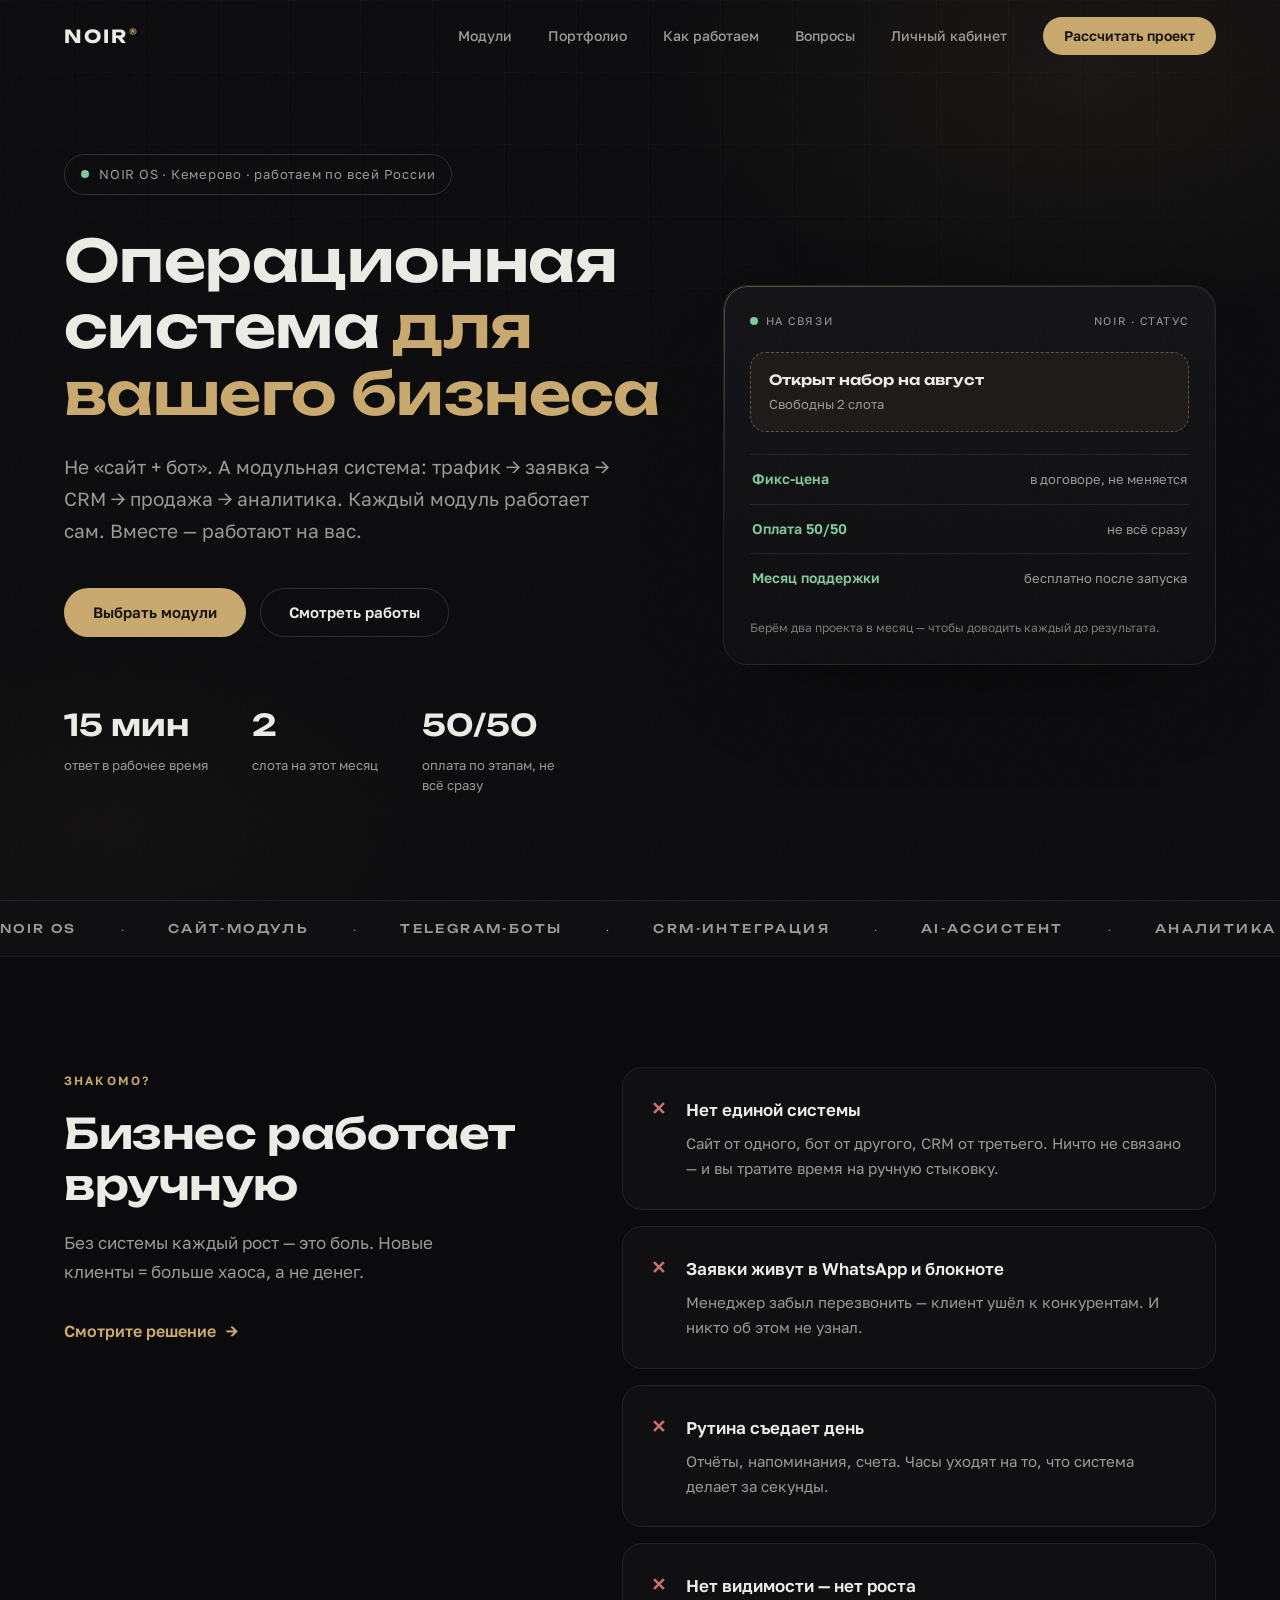
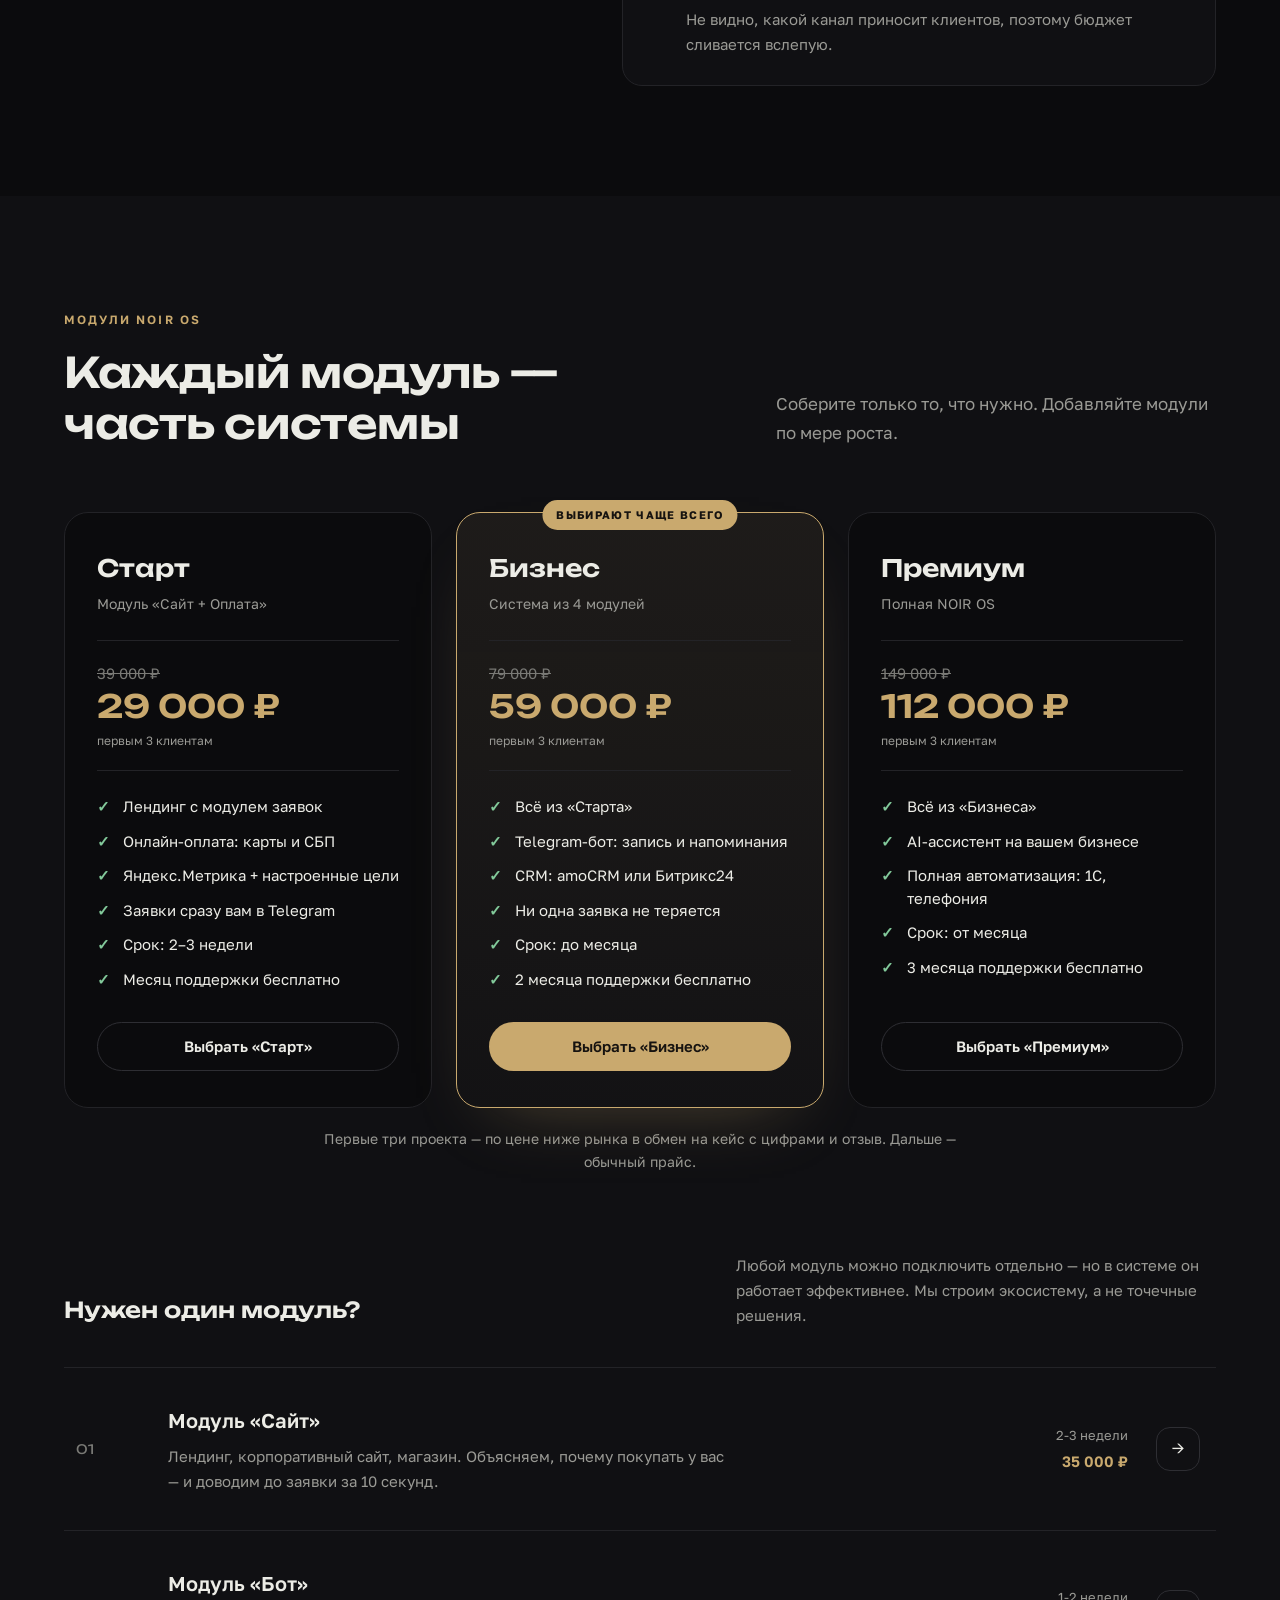
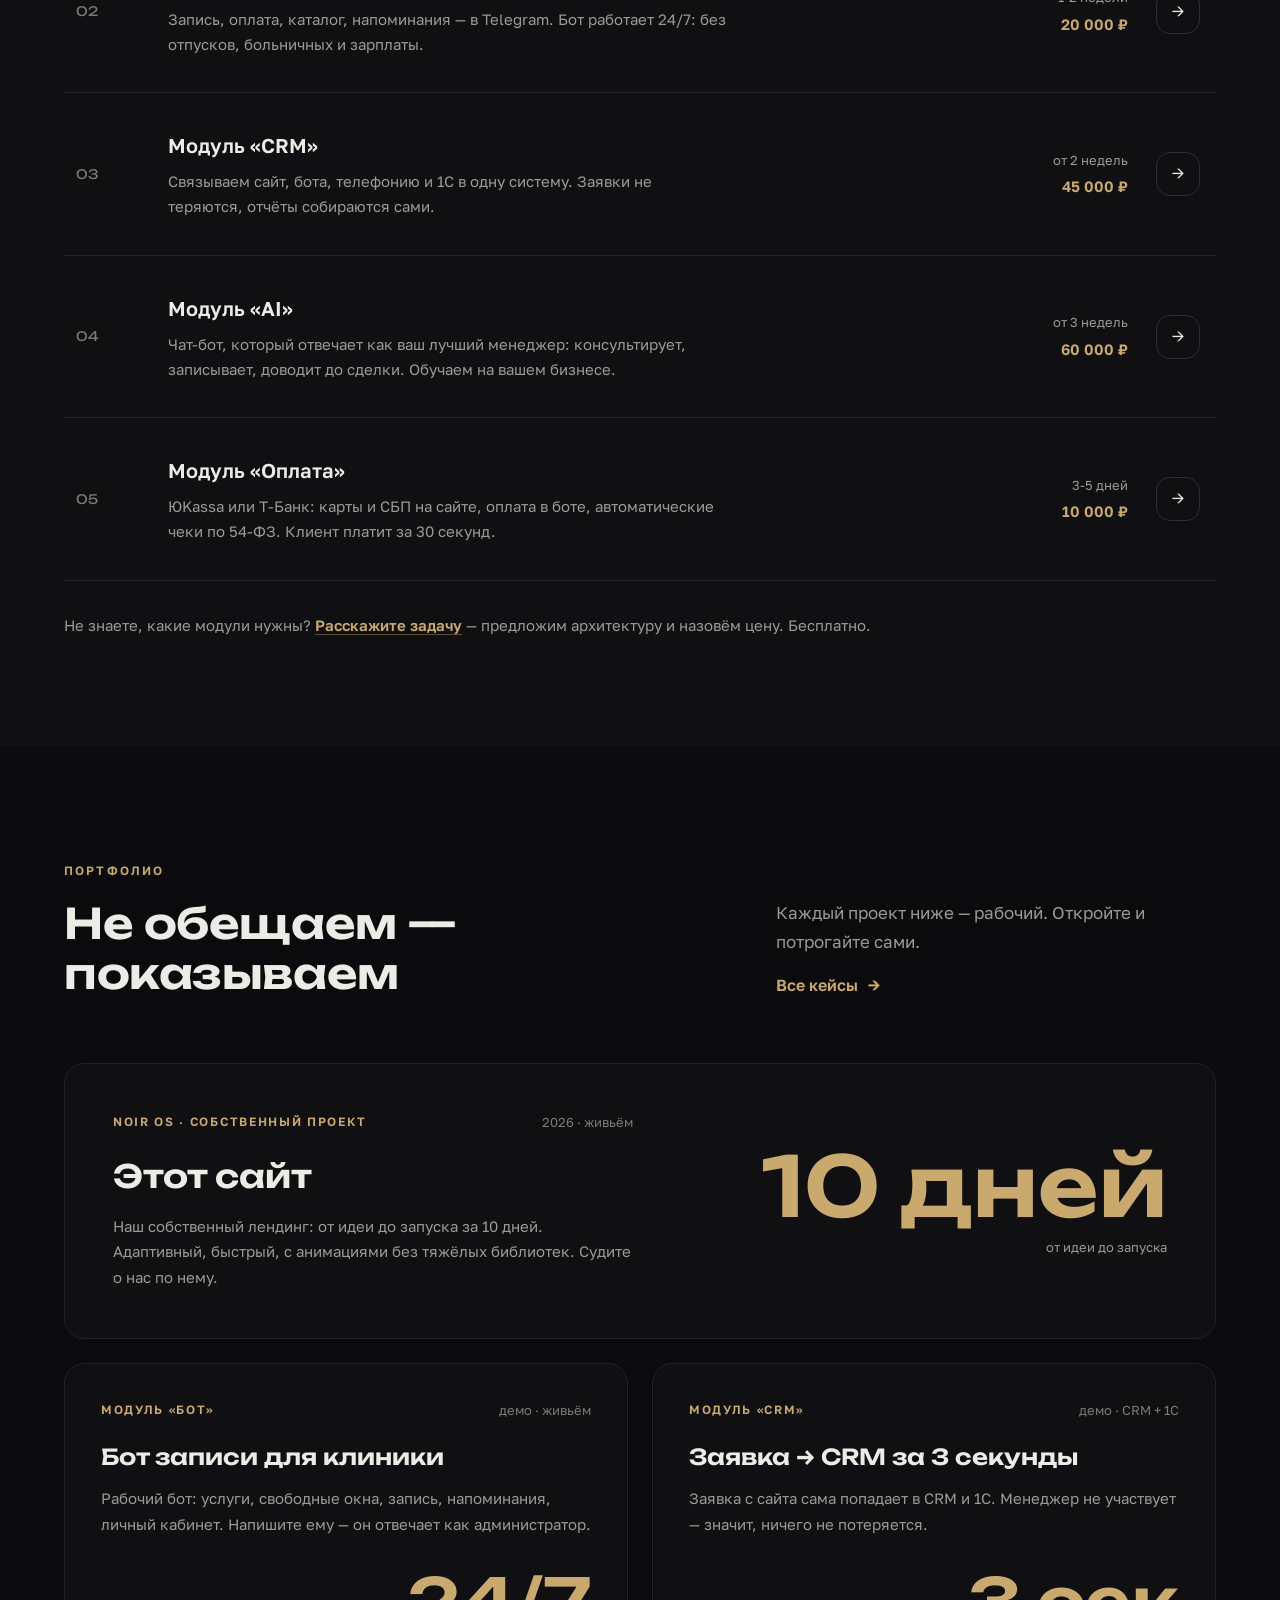
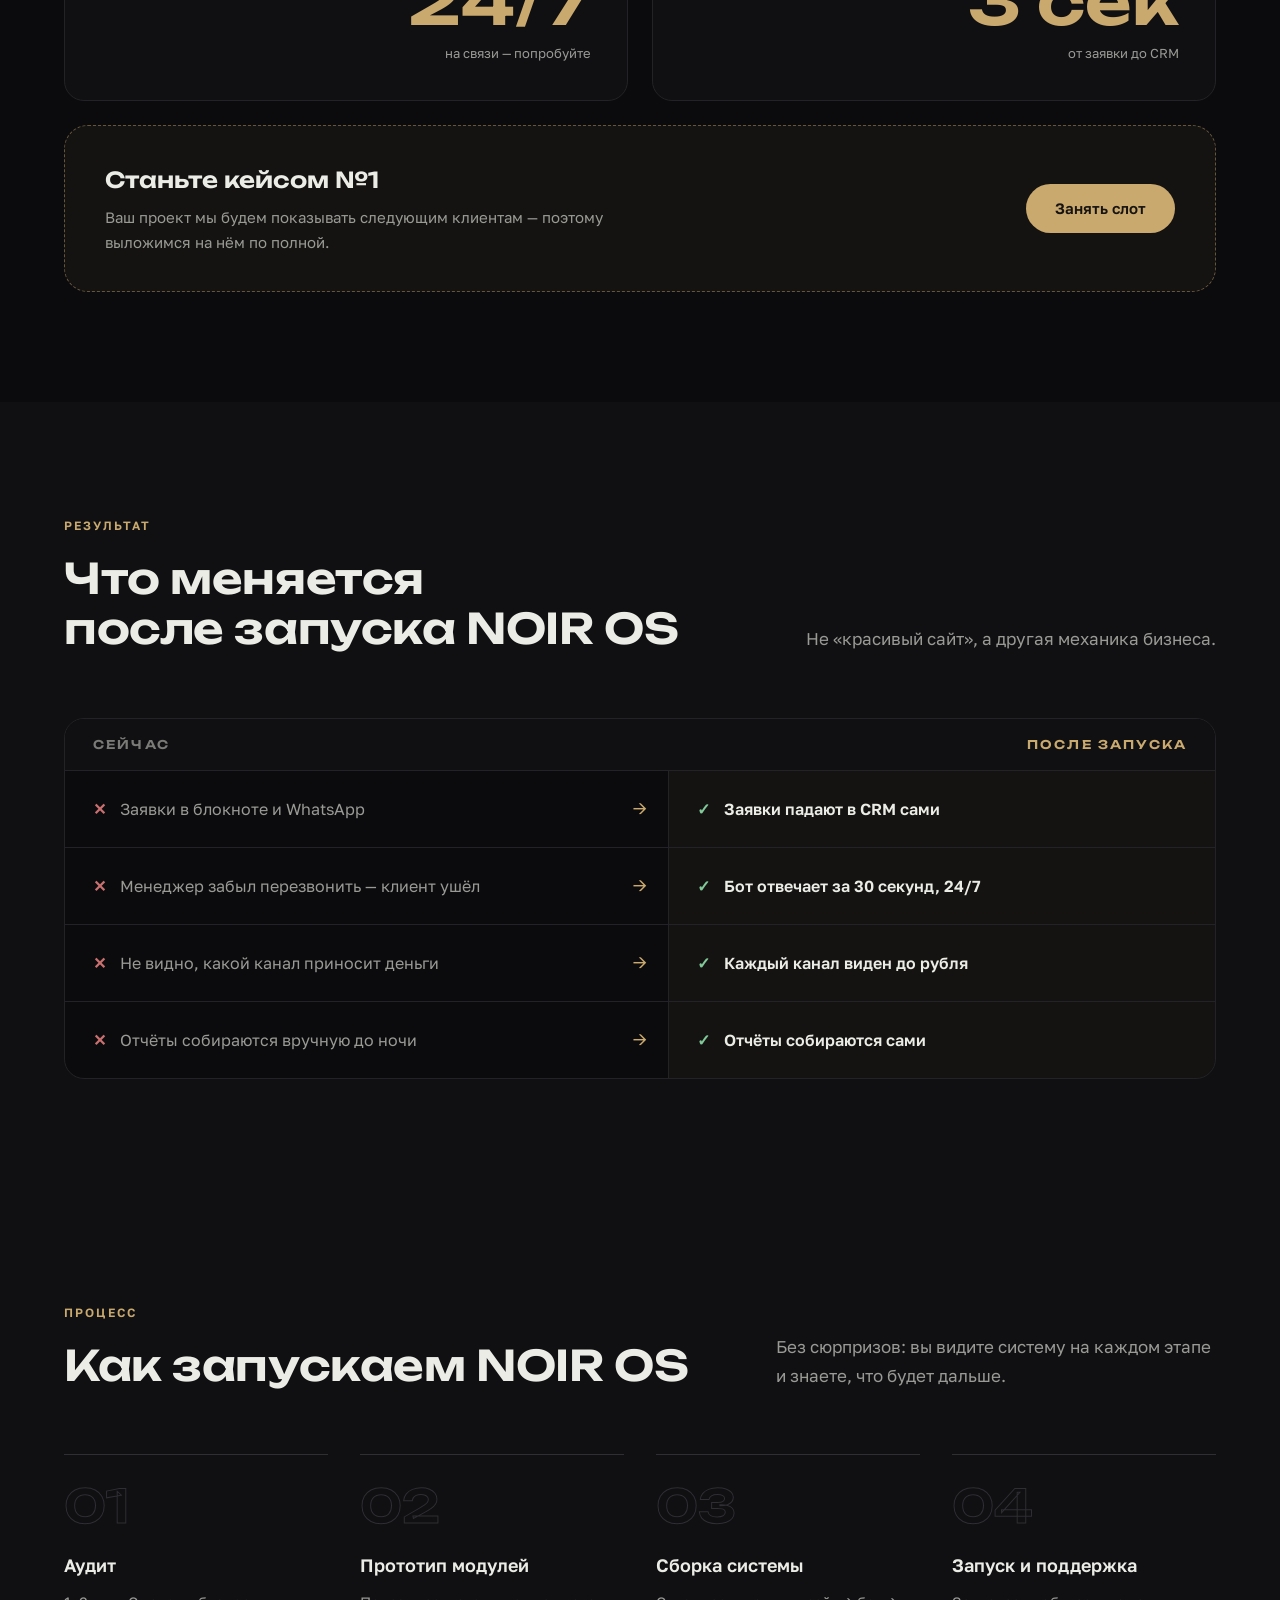
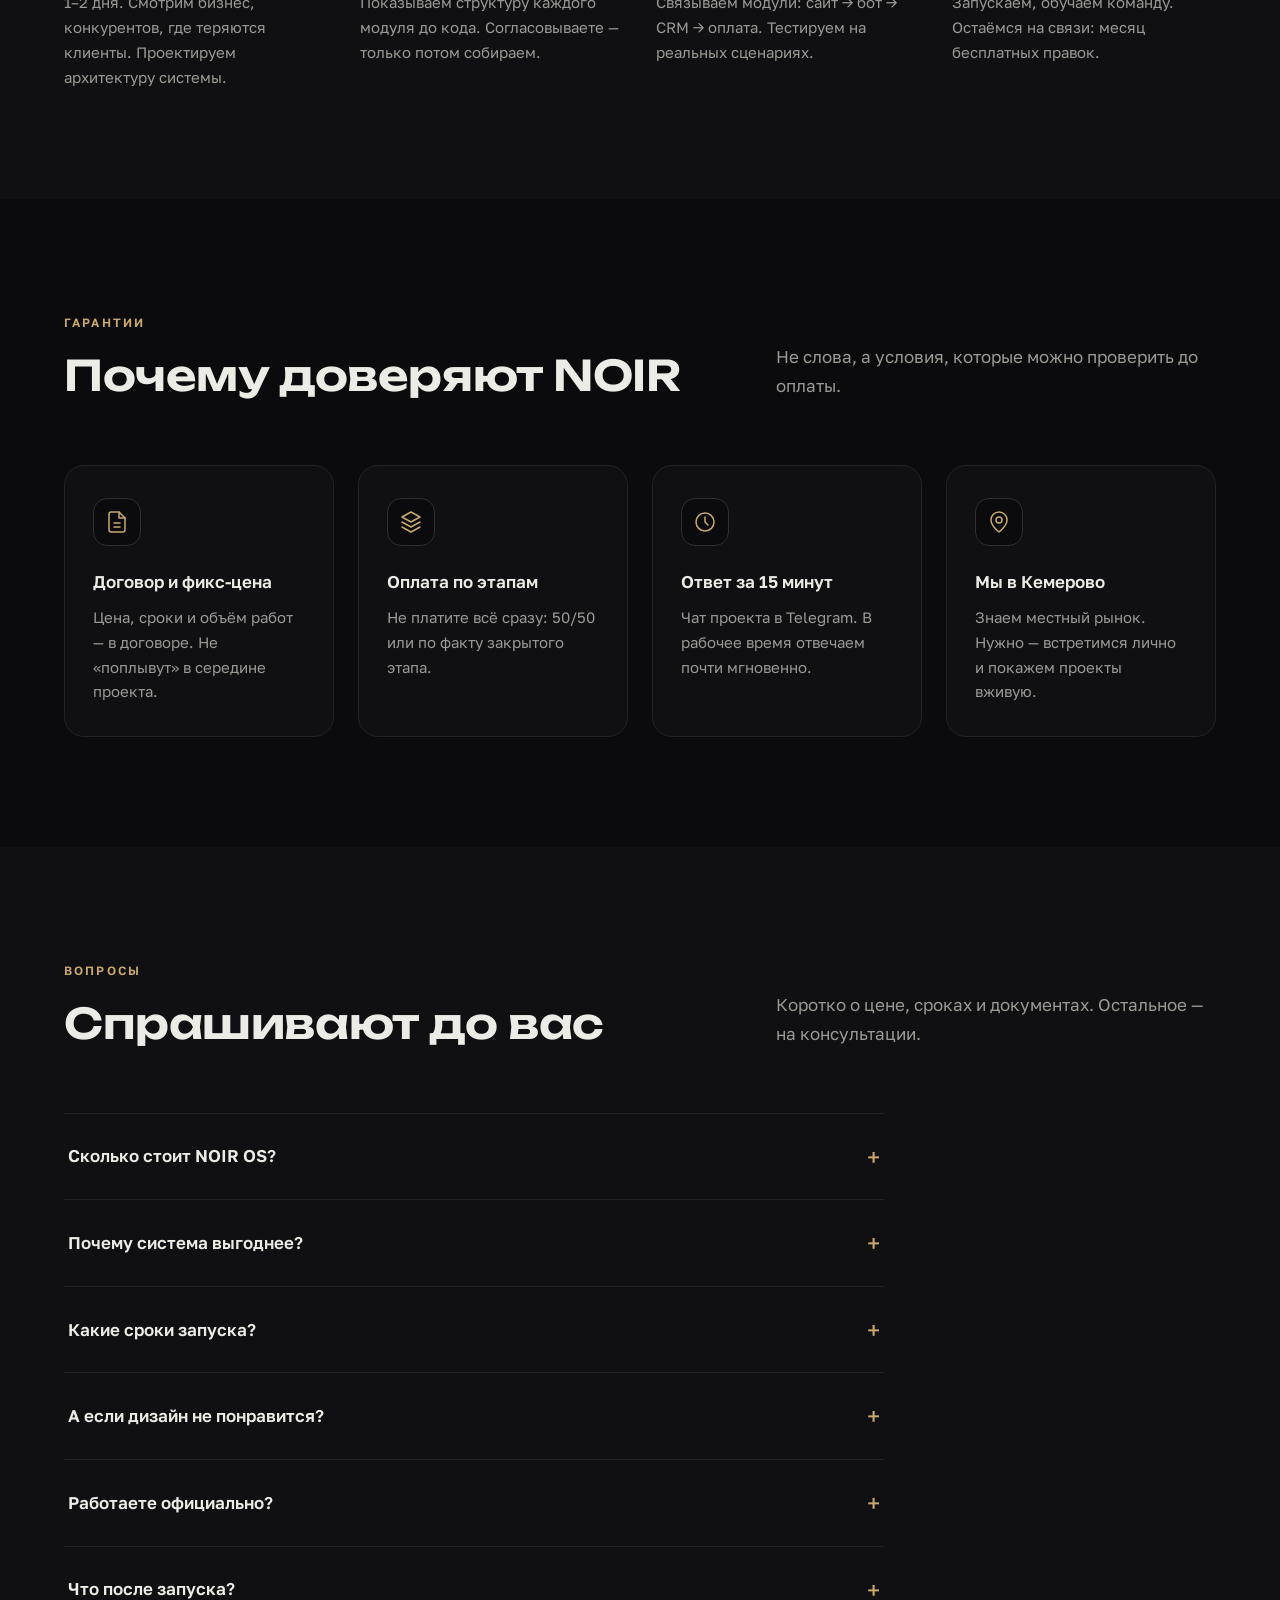
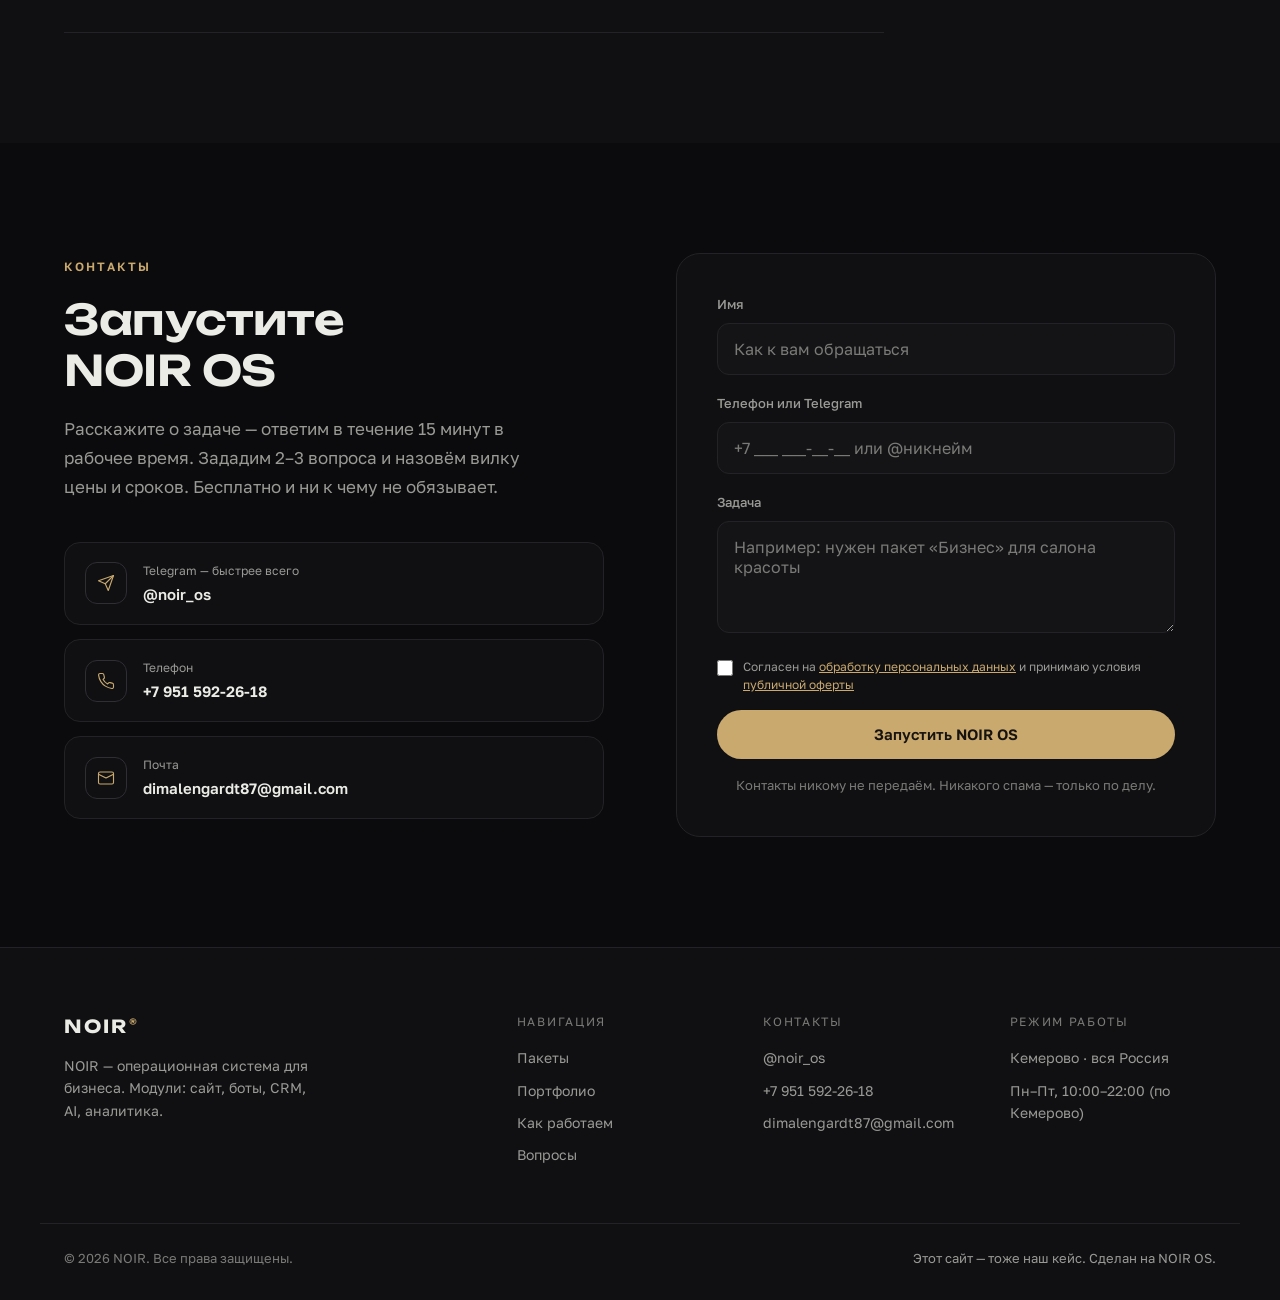
==== index.html @ 261e7b68 "fix: delete modal window completely, replace all @noir_lab42 with @noir_os" ====
<!DOCTYPE html>
<html lang="ru">
<head>
<meta charset="UTF-8">
<meta name="viewport" content="width=device-width, initial-scale=1.0">
<meta http-equiv="X-UA-Compatible" content="IE=edge">
<title>NOIR — операционная система для бизнеса | Кемерово</title>
<meta name="description" content="NOIR OS: модульная цифровая система для бизнеса — сайт, боты, CRM, AI, аналитика. Сроки: 2 недели – от месяца. Пакеты от 29 000 ₽. Договор, фикс-цена.">
<meta name="keywords" content="разработка сайтов кемерово, создание сайтов, telegram бот, CRM система, AI ассистент, цифровая система для бизнеса, NOIR">
<link rel="canonical" href="https://www.noiros.ru/">
<meta property="og:type" content="website">
<meta property="og:locale" content="ru_RU">
<meta property="og:title" content="NOIR — операционная система для бизнеса | Кемерово">
<meta property="og:description" content="Модульная система: трафик → заявка → CRM → продажа → аналитика. Сайт, боты, CRM, AI, оплата. Пакеты от 29 000 ₽.">
<meta property="og:url" content="https://www.noiros.ru/">
<meta property="og:site_name" content="NOIR OS">
<meta property="og:image" content="https://www.noiros.ru/logo.png">
<meta property="og:image:width" content="1200">
<meta property="og:image:height" content="630">
<meta name="twitter:card" content="summary_large_image">
<meta name="twitter:title" content="NOIR — операционная система для бизнеса">
<meta name="twitter:description" content="Модульная система: трафик → заявка → CRM → продажа → аналитика. Пакеты от 29 000 ₽.">
<meta name="twitter:image" content="https://www.noiros.ru/logo.png">
<script type="application/ld+json">
{
  "@context": "https://schema.org",
  "@type": "LocalBusiness",
  "name": "NOIR — цифровая студия",
  "description": "Модульная цифровая система для бизнеса: сайт, Telegram-бот, CRM, AI-ассистент, онлайн-оплата. Кемерово, работаем по всей России.",
  "url": "https://www.noiros.ru",
  "telephone": "+79515922618",
  "email": "dimalengardt87@gmail.com",
  "address": {
    "@type": "PostalAddress",
    "addressLocality": "Кемерово",
    "addressCountry": "RU"
  },
  "geo": {
    "@type": "GeoCoordinates",
    "latitude": 55.3333,
    "longitude": 86.0833
  },
  "priceRange": "от 29000 до 112000 RUB",
  "openingHoursSpecification": {
    "@type": "OpeningHoursSpecification",
    "dayOfWeek": ["Monday", "Tuesday", "Wednesday", "Thursday", "Friday"],
    "opens": "10:00",
    "closes": "22:00"
  },
  "sameAs": [
    "https://t.me/noir_os"
  ]
}
</script>
<script type="application/ld+json">
{
  "@context": "https://schema.org",
  "@type": "Service",
  "serviceType": "Разработка цифровых систем для бизнеса",
  "provider": {
    "@type": "LocalBusiness",
    "name": "NOIR"
  },
  "areaServed": {
    "@type": "Country",
    "name": "Россия"
  },
  "hasOfferCatalog": {
    "@type": "OfferCatalog",
    "name": "Пакеты NOIR OS",
    "itemListElement": [
      {
        "@type": "Offer",
        "itemOffered": {
          "@type": "Service",
          "name": "Пакет Старт",
          "description": "Лендинг + Telegram-бот + CRM"
        },
        "price": "29000",
        "priceCurrency": "RUB"
      },
      {
        "@type": "Offer",
        "itemOffered": {
          "@type": "Service",
          "name": "Пакет Бизнес",
          "description": "Сайт + Telegram-бот + CRM + AI-ассистент"
        },
        "price": "59000",
        "priceCurrency": "RUB"
      },
      {
        "@type": "Offer",
        "itemOffered": {
          "@type": "Service",
          "name": "Пакет Премиум",
          "description": "Сайт + Telegram-бот + CRM + AI-ассистент + онлайн-оплата"
        },
        "price": "112000",
        "priceCurrency": "RUB"
      }
    ]
  }
}
</script>

<script type="application/ld+json">
{
  "@context": "https://schema.org",
  "@type": "ItemList",
  "name": "Портфолио проектов NOIR",
  "itemListElement": [
    {
      "@type": "Article",
      "headline": "Этот сайт — лендинг NOIR OS",
      "description": "Наш собственный лендинг: от идеи до запуска за 10 дней. Адаптивный, быстрый, с анимациями без тяжёлых библиотек.",
      "url": "https://www.noiros.ru/cases"
    },
    {
      "@type": "Article",
      "headline": "Бот записи для клиники",
      "description": "Рабочий Telegram-бот: услуги, свободные окна, запись, напоминания, личный кабинет. Работает 24/7.",
      "url": "https://www.noiros.ru/cases"
    },
    {
      "@type": "Article",
      "headline": "Заявка в CRM за 3 секунды",
      "description": "Заявка с сайта сама попадает в CRM и 1С. Менеджер не участвует — ничего не потеряется.",
      "url": "https://www.noiros.ru/cases"
    }
  ]
}
</script>
<meta name="theme-color" content="#0B0B0D">
<link rel="icon" href="/favicon.svg" type="image/svg+xml" sizes="any">
<link rel="preconnect" href="https://fonts.googleapis.com">
<link rel="preconnect" href="https://fonts.gstatic.com" crossorigin>
<link rel="preconnect" href="https://api.qrserver.com" crossorigin>
<link href="https://fonts.googleapis.com/css2?family=Golos+Text:wght@400;500;600&family=Unbounded:wght@400;500;600;700&display=swap" rel="stylesheet">
<link rel="stylesheet" href="styles.css?v=2">
</head>
<body>

<div class="grain" aria-hidden="true"></div>

<!-- ШАПКА -->
<header id="nav">
  <div class="container nav-inner">
    <a href="#hero" class="logo">NOIR<span>®</span></a>
    <nav class="nav-links" aria-label="Основная навигация">
      <a class="nav-link" data-nav="services" href="#services">Модули</a>
      <a class="nav-link" data-nav="cases" href="#cases">Портфолио</a>
      <a class="nav-link" data-nav="process" href="#process">Как работаем</a>
      <a class="nav-link" data-nav="faq" href="#faq">Вопросы</a>
      <a class="nav-link" href="/dashboard">Личный кабинет</a>
      <a class="btn btn-primary btn-sm" href="#contact">Рассчитать проект</a>
    </nav>
    <button id="burger" class="burger" aria-label="Открыть меню" aria-expanded="false" aria-controls="mobileMenu">
      <span></span><span></span><span></span>
    </button>
  </div>
</header>

<!-- МОБИЛЬНОЕ МЕНЮ -->
<div id="mobileMenu" class="mobile-menu">
  <nav class="mobile-nav" aria-label="Мобильная навигация">
    <a class="mobile-link" href="#services">Модули</a>
    <a class="mobile-link" href="#cases">Портфолио</a>
    <a class="mobile-link" href="#process">Как работаем</a>
    <a class="mobile-link" href="#faq">Вопросы</a>
    <a class="mobile-link" href="/dashboard">Личный кабинет</a>
    <a class="mobile-link mobile-cta" href="#contact">Рассчитать проект</a>
    <div class="mobile-meta">Кемерово · работаем по всей России</div>
  </nav>
</div>

<main>

  <!-- ГЛАВНЫЙ ЭКРАН -->
  <section id="hero">
    <div class="container hero-grid">
      <div class="hero-copy">
        <div class="hero-tag" data-reveal>
          <span class="dot dot-live"></span>NOIR OS · Кемерово · работаем по всей России
        </div>
        <h1 class="hero-title" data-reveal style="--d:.08s">
          Операционная система <span class="accent">для вашего бизнеса</span>
        </h1>
        <p class="hero-sub" data-reveal style="--d:.16s">
          Не «сайт + бот». А модульная система: трафик → заявка → CRM → продажа → аналитика.
          Каждый модуль работает сам. Вместе — работают на вас.
        </p>
        <div class="hero-actions" data-reveal style="--d:.24s">
          <a class="btn btn-primary" href="#services">Выбрать модули</a>
          <a class="btn btn-ghost" href="#cases">Смотреть работы</a>
        </div>
        <div class="hero-stats" data-reveal style="--d:.32s">
          <div class="stat">
            <div class="stat-num"><span data-count="15">0</span> мин</div>
            <div class="stat-cap">ответ в рабочее время</div>
          </div>
          <div class="stat">
            <div class="stat-num"><span data-count="2">0</span></div>
            <div class="stat-cap">слота на этот месяц</div>
          </div>
          <div class="stat">
            <div class="stat-num"><span data-count="50">0</span>/50</div>
            <div class="stat-cap">оплата по этапам, не всё сразу</div>
          </div>
        </div>
      </div>

      <aside class="board" data-reveal style="--d:.2s" aria-label="Статус NOIR">
        <div class="board-head">
          <span class="board-label"><span class="dot dot-live"></span>На связи</span>
          <span class="board-id">NOIR · статус</span>
        </div>
        <div class="board-status">
          <strong>Открыт набор на август</strong>
          <span>Свободны 2 слота</span>
        </div>
        <div class="board-rows">
          <div class="board-row"><span class="board-val">Фикс-цена</span><span class="board-src">в договоре, не меняется</span></div>
          <div class="board-row"><span class="board-val">Оплата 50/50</span><span class="board-src">не всё сразу</span></div>
          <div class="board-row"><span class="board-val">Месяц поддержки</span><span class="board-src">бесплатно после запуска</span></div>
        </div>
        <div class="board-foot">Берём два проекта в месяц — чтобы доводить каждый до результата.</div>
      </aside>
    </div>
  </section>

  <!-- БЕГУЩАЯ СТРОКА -->
  <div class="marquee" aria-hidden="true">
    <div class="marquee-track">
      <div class="marquee-group">
        <span>NOIR OS</span><i>·</i><span>Сайт-модуль</span><i>·</i><span>Telegram-боты</span><i>·</i><span>CRM-интеграция</span><i>·</i><span>AI-ассистент</span><i>·</i><span>Аналитика</span><i>·</i><span>Онлайн-оплата</span><i>·</i>
      </div>
      <div class="marquee-group">
        <span>NOIR OS</span><i>·</i><span>Сайт-модуль</span><i>·</i><span>Telegram-боты</span><i>·</i><span>CRM-интеграция</span><i>·</i><span>AI-ассистент</span><i>·</i><span>Аналитика</span><i>·</i><span>Онлайн-оплата</span><i>·</i>
      </div>
    </div>
  </div>

  <!-- БОЛИ -->
  <section id="problems">
    <div class="container split">
      <div class="split-left">
        <div class="section-tag" data-reveal>Знакомо?</div>
        <h2 class="section-title" data-reveal>Бизнес работает<br>вручную</h2>
        <p class="section-lead" data-reveal>Без системы каждый рост — это боль. Новые клиенты = больше хаоса, а не денег.</p>
        <a class="link-arrow" href="#services" data-reveal>Смотрите решение <span>→</span></a>
      </div>
      <div class="pain-list">
        <div class="pain" data-reveal>
          <span class="pain-x" aria-hidden="true">✕</span>
          <div><h3>Нет единой системы</h3><p>Сайт от одного, бот от другого, CRM от третьего. Ничто не связано — и вы тратите время на ручную стыковку.</p></div>
        </div>
        <div class="pain" data-reveal style="--d:.08s">
          <span class="pain-x" aria-hidden="true">✕</span>
          <div><h3>Заявки живут в WhatsApp и блокноте</h3><p>Менеджер забыл перезвонить — клиент ушёл к конкурентам. И никто об этом не узнал.</p></div>
        </div>
        <div class="pain" data-reveal style="--d:.16s">
          <span class="pain-x" aria-hidden="true">✕</span>
          <div><h3>Рутина съедает день</h3><p>Отчёты, напоминания, счета. Часы уходят на то, что система делает за секунды.</p></div>
        </div>
        <div class="pain" data-reveal style="--d:.24s">
          <span class="pain-x" aria-hidden="true">✕</span>
          <div><h3>Нет видимости — нет роста</h3><p>Не видно, какой канал приносит клиентов, поэтому бюджет сливается вслепую.</p></div>
        </div>
      </div>
    </div>
  </section>

  <!-- ПАКЕТЫ И УСЛУГИ -->
  <section id="services">
    <div class="container">
      <div class="section-head">
        <div>
          <div class="section-tag" data-reveal>Модули NOIR OS</div>
          <h2 class="section-title" data-reveal>Каждый модуль —<br>часть системы</h2>
        </div>
        <p class="section-lead" data-reveal>Соберите только то, что нужно. Добавляйте модули по мере роста.</p>
      </div>

      <div class="packages-grid">
        <div class="package-card" data-reveal>
          <div class="package-top">
            <h3 class="package-name">Старт</h3>
            <p class="package-tag">Модуль «Сайт + Оплата»</p>
          </div>
          <div class="package-price">
            <span class="price-old">39 000 ₽</span>
            <span class="price-new">29 000 ₽</span>
            <span class="price-note">первым 3 клиентам</span>
          </div>
          <ul class="package-list">
            <li>Лендинг с модулем заявок</li>
            <li>Онлайн-оплата: карты и СБП</li>
            <li>Яндекс.Метрика + настроенные цели</li>
            <li>Заявки сразу вам в Telegram</li>
            <li>Срок: 2–3 недели</li>
            <li>Месяц поддержки бесплатно</li>
          </ul>
          <a class="btn btn-ghost package-btn" href="#contact">Выбрать «Старт»</a>
        </div>

        <div class="package-card featured" data-reveal style="--d:.08s">
          <div class="package-badge">Выбирают чаще всего</div>
          <div class="package-top">
            <h3 class="package-name">Бизнес</h3>
            <p class="package-tag">Система из 4 модулей</p>
          </div>
          <div class="package-price">
            <span class="price-old">79 000 ₽</span>
            <span class="price-new">59 000 ₽</span>
            <span class="price-note">первым 3 клиентам</span>
          </div>
          <ul class="package-list">
            <li>Всё из «Старта»</li>
            <li>Telegram-бот: запись и напоминания</li>
            <li>CRM: amoCRM или Битрикс24</li>
            <li>Ни одна заявка не теряется</li>
            <li>Срок: до месяца</li>
            <li>2 месяца поддержки бесплатно</li>
          </ul>
          <a class="btn btn-primary package-btn" href="#contact">Выбрать «Бизнес»</a>
        </div>

        <div class="package-card" data-reveal style="--d:.16s">
          <div class="package-top">
            <h3 class="package-name">Премиум</h3>
            <p class="package-tag">Полная NOIR OS</p>
          </div>
          <div class="package-price">
            <span class="price-old">149 000 ₽</span>
            <span class="price-new">112 000 ₽</span>
            <span class="price-note">первым 3 клиентам</span>
          </div>
          <ul class="package-list">
            <li>Всё из «Бизнеса»</li>
            <li>AI-ассистент на вашем бизнесе</li>
            <li>Полная автоматизация: 1С, телефония</li>
            <li>Срок: от месяца</li>
            <li>3 месяца поддержки бесплатно</li>
          </ul>
          <a class="btn btn-ghost package-btn" href="#contact">Выбрать «Премиум»</a>
        </div>
      </div>

      <p class="packages-note" data-reveal>Первые три проекта — по цене ниже рынка в обмен на кейс с цифрами и отзыв. Дальше — обычный прайс.</p>

      <div class="services-sub" data-reveal>
        <h3>Нужен один модуль?</h3>
        <p>Любой модуль можно подключить отдельно — но в системе он работает эффективнее. Мы строим экосистему, а не точечные решения.</p>
      </div>

       <div class="services-list">
         <a class="service-row" href="#contact" data-reveal data-service="site">
           <span class="service-num">01</span>
           <span class="service-body">
             <span class="service-title">Модуль «Сайт»</span>
             <span class="service-desc">Лендинг, корпоративный сайт, магазин. Объясняем, почему покупать у вас — и доводим до заявки за 10 секунд.</span>
           </span>
           <span class="service-meta"><span class="service-term">2-3 недели</span><span class="service-price">35 000 ₽</span></span>
           <span class="service-arrow" aria-hidden="true">→</span>
         </a>
         <a class="service-row" href="#contact" data-reveal data-service="bot" style="--d:.06s">
           <span class="service-num">02</span>
           <span class="service-body">
             <span class="service-title">Модуль «Бот»</span>
             <span class="service-desc">Запись, оплата, каталог, напоминания — в Telegram. Бот работает 24/7: без отпусков, больничных и зарплаты.</span>
           </span>
           <span class="service-meta"><span class="service-term">1-2 недели</span><span class="service-price">20 000 ₽</span></span>
           <span class="service-arrow" aria-hidden="true">→</span>
         </a>
         <a class="service-row" href="#contact" data-reveal data-service="crm" style="--d:.12s">
           <span class="service-num">03</span>
           <span class="service-body">
             <span class="service-title">Модуль «CRM»</span>
             <span class="service-desc">Связываем сайт, бота, телефонию и 1С в одну систему. Заявки не теряются, отчёты собираются сами.</span>
           </span>
           <span class="service-meta"><span class="service-term">от 2 недель</span><span class="service-price">45 000 ₽</span></span>
           <span class="service-arrow" aria-hidden="true">→</span>
         </a>
         <a class="service-row" href="#contact" data-reveal data-service="ai" style="--d:.18s">
           <span class="service-num">04</span>
           <span class="service-body">
             <span class="service-title">Модуль «AI»</span>
             <span class="service-desc">Чат-бот, который отвечает как ваш лучший менеджер: консультирует, записывает, доводит до сделки. Обучаем на вашем бизнесе.</span>
           </span>
           <span class="service-meta"><span class="service-term">от 3 недель</span><span class="service-price">60 000 ₽</span></span>
           <span class="service-arrow" aria-hidden="true">→</span>
         </a>
         <a class="service-row" href="#contact" data-reveal data-service="payment" style="--d:.24s">
           <span class="service-num">05</span>
           <span class="service-body">
             <span class="service-title">Модуль «Оплата»</span>
             <span class="service-desc">ЮKassa или Т-Банк: карты и СБП на сайте, оплата в боте, автоматические чеки по 54-ФЗ. Клиент платит за 30 секунд.</span>
           </span>
           <span class="service-meta"><span class="service-term">3-5 дней</span><span class="service-price">10 000 ₽</span></span>
           <span class="service-arrow" aria-hidden="true">→</span>
        </a>
      </div>

      <p class="services-note" data-reveal>Не знаете, какие модули нужны? <a href="#contact">Расскажите задачу</a> — предложим архитектуру и назовём цену. Бесплатно.</p>
    </div>
  </section>

  <!-- ПОРТФОЛИО -->
  <section id="cases">
    <div class="container">
      <div class="section-head">
        <div>
          <div class="section-tag" data-reveal>Портфолио</div>
          <h2 class="section-title" data-reveal>Не обещаем —<br>показываем</h2>
        </div>
        <div class="section-head-right" data-reveal>
          <p class="section-lead">Каждый проект ниже — рабочий. Откройте и потрогайте сами.</p>
          <a class="link-arrow" href="cases">Все кейсы <span>→</span></a>
        </div>
      </div>

      <div class="cases-grid">
        <article class="case-card featured" data-reveal>
          <div class="case-info">
            <div class="case-meta"><span class="case-cat">NOIR OS · собственный проект</span><span class="case-year">2026 · живьём</span></div>
            <h3 class="case-title">Этот сайт</h3>
            <p class="case-desc">Наш собственный лендинг: от идеи до запуска за 10 дней. Адаптивный, быстрый, с анимациями без тяжёлых библиотек. Судите о нас по нему.</p>
          </div>
          <div class="case-metric">
            <div class="metric-num"><span data-count="10">0</span> дней</div>
            <div class="metric-cap">от идеи до запуска</div>
          </div>
        </article>

        <article class="case-card" data-reveal>
          <div class="case-info">
            <div class="case-meta"><span class="case-cat">Модуль «Бот»</span><span class="case-year">демо · живьём</span></div>
            <h3 class="case-title">Бот записи для клиники</h3>
            <p class="case-desc">Рабочий бот: услуги, свободные окна, запись, напоминания, личный кабинет. Напишите ему — он отвечает как администратор.</p>
          </div>
          <div class="case-metric">
            <div class="metric-num">24/7</div>
            <div class="metric-cap">на связи — попробуйте</div>
          </div>
        </article>

        <article class="case-card" data-reveal style="--d:.08s">
          <div class="case-info">
            <div class="case-meta"><span class="case-cat">Модуль «CRM»</span><span class="case-year">демо · CRM + 1С</span></div>
            <h3 class="case-title">Заявка → CRM за 3 секунды</h3>
            <p class="case-desc">Заявка с сайта сама попадает в CRM и 1С. Менеджер не участвует — значит, ничего не потеряется.</p>
          </div>
          <div class="case-metric">
            <div class="metric-num"><span data-count="3">0</span> сек</div>
            <div class="metric-cap">от заявки до CRM</div>
          </div>
        </article>
      </div>

      <div class="cases-cta" data-reveal>
        <div>
          <h3>Станьте кейсом №1</h3>
          <p>Ваш проект мы будем показывать следующим клиентам — поэтому выложимся на нём по полной.</p>
        </div>
        <a class="btn btn-primary" href="#contact">Занять слот</a>
      </div>
    </div>
  </section>

  <!-- РЕЗУЛЬТАТ: ДО / ПОСЛЕ -->
  <section id="result">
    <div class="container">
      <div class="section-head">
        <div>
          <div class="section-tag" data-reveal>Результат</div>
         <h2 class="section-title" data-reveal>Что меняется<br>после запуска NOIR OS</h2>
        </div>
        <p class="section-lead" data-reveal>Не «красивый сайт», а другая механика бизнеса.</p>
      </div>

      <div class="ba-board" data-reveal>
        <div class="ba-head">
          <span class="ba-label ba-b">Сейчас</span>
          <span></span>
          <span class="ba-label ba-a">После запуска</span>
        </div>
        <div class="ba-row">
          <div class="ba-cell ba-b"><span class="ba-mark">✕</span>Заявки в блокноте и WhatsApp</div>
          <div class="ba-arrow" aria-hidden="true">→</div>
          <div class="ba-cell ba-a"><span class="ba-mark">✓</span>Заявки падают в CRM сами</div>
        </div>
        <div class="ba-row">
          <div class="ba-cell ba-b"><span class="ba-mark">✕</span>Менеджер забыл перезвонить — клиент ушёл</div>
          <div class="ba-arrow" aria-hidden="true">→</div>
          <div class="ba-cell ba-a"><span class="ba-mark">✓</span>Бот отвечает за 30 секунд, 24/7</div>
        </div>
        <div class="ba-row">
          <div class="ba-cell ba-b"><span class="ba-mark">✕</span>Не видно, какой канал приносит деньги</div>
          <div class="ba-arrow" aria-hidden="true">→</div>
          <div class="ba-cell ba-a"><span class="ba-mark">✓</span>Каждый канал виден до рубля</div>
        </div>
        <div class="ba-row">
          <div class="ba-cell ba-b"><span class="ba-mark">✕</span>Отчёты собираются вручную до ночи</div>
          <div class="ba-arrow" aria-hidden="true">→</div>
          <div class="ba-cell ba-a"><span class="ba-mark">✓</span>Отчёты собираются сами</div>
        </div>
      </div>
    </div>
  </section>

  <!-- ПРОЦЕСС -->
  <section id="process">
    <div class="container">
      <div class="section-head">
        <div>
          <div class="section-tag" data-reveal>Процесс</div>
          <h2 class="section-title" data-reveal>Как запускаем NOIR OS</h2>
        </div>
        <p class="section-lead" data-reveal>Без сюрпризов: вы видите систему на каждом этапе и знаете, что будет дальше.</p>
      </div>
      <div class="process-grid">
        <div class="process-step" data-reveal>
          <div class="ghost" aria-hidden="true">01</div>
          <h3>Аудит</h3>
          <p>1–2 дня. Смотрим бизнес, конкурентов, где теряются клиенты. Проектируем архитектуру системы.</p>
        </div>
        <div class="process-step" data-reveal style="--d:.08s">
          <div class="ghost" aria-hidden="true">02</div>
          <h3>Прототип модулей</h3>
          <p>Показываем структуру каждого модуля до кода. Согласовываете — только потом собираем.</p>
        </div>
        <div class="process-step" data-reveal style="--d:.16s">
          <div class="ghost" aria-hidden="true">03</div>
          <h3>Сборка системы</h3>
          <p>Связываем модули: сайт → бот → CRM → оплата. Тестируем на реальных сценариях.</p>
        </div>
        <div class="process-step" data-reveal style="--d:.24s">
          <div class="ghost" aria-hidden="true">04</div>
          <h3>Запуск и поддержка</h3>
          <p>Запускаем, обучаем команду. Остаёмся на связи: месяц бесплатных правок.</p>
        </div>
      </div>
    </div>
  </section>

  <!-- ГАРАНТИИ -->
  <section id="trust">
    <div class="container">
      <div class="section-head">
        <div>
          <div class="section-tag" data-reveal>Гарантии</div>
          <h2 class="section-title" data-reveal>Почему доверяют NOIR</h2>
        </div>
        <p class="section-lead" data-reveal>Не слова, а условия, которые можно проверить до оплаты.</p>
      </div>
      <div class="trust-grid">
        <div class="trust-item" data-reveal>
          <span class="trust-ico"><svg width="24" height="24" viewBox="0 0 24 24" fill="none" stroke="currentColor" stroke-width="1.5" stroke-linecap="round" stroke-linejoin="round"><path d="M14 2H6a2 2 0 0 0-2 2v16a2 2 0 0 0 2 2h12a2 2 0 0 0 2-2V8z"/><path d="M14 2v6h6"/><path d="M9 13h6M9 17h6"/></svg></span>
          <h3>Договор и фикс-цена</h3>
          <p>Цена, сроки и объём работ — в договоре. Не «поплывут» в середине проекта.</p>
        </div>
        <div class="trust-item" data-reveal style="--d:.07s">
          <span class="trust-ico"><svg width="24" height="24" viewBox="0 0 24 24" fill="none" stroke="currentColor" stroke-width="1.5" stroke-linecap="round" stroke-linejoin="round"><path d="m12 2 9 5-9 5-9-5 9-5z"/><path d="m3 12 9 5 9-5"/><path d="m3 17 9 5 9-5"/></svg></span>
          <h3>Оплата по этапам</h3>
          <p>Не платите всё сразу: 50/50 или по факту закрытого этапа.</p>
        </div>
        <div class="trust-item" data-reveal style="--d:.14s">
          <span class="trust-ico"><svg width="24" height="24" viewBox="0 0 24 24" fill="none" stroke="currentColor" stroke-width="1.5" stroke-linecap="round" stroke-linejoin="round"><circle cx="12" cy="12" r="9"/><path d="M12 7v5l3 3"/></svg></span>
          <h3>Ответ за 15 минут</h3>
          <p>Чат проекта в Telegram. В рабочее время отвечаем почти мгновенно.</p>
        </div>
        <div class="trust-item" data-reveal style="--d:.21s">
          <span class="trust-ico"><svg width="24" height="24" viewBox="0 0 24 24" fill="none" stroke="currentColor" stroke-width="1.5" stroke-linecap="round" stroke-linejoin="round"><path d="M20 10c0 6-8 12-8 12S4 16 4 10a8 8 0 0 1 16 0z"/><circle cx="12" cy="10" r="3"/></svg></span>
          <h3>Мы в Кемерово</h3>
          <p>Знаем местный рынок. Нужно — встретимся лично и покажем проекты вживую.</p>
        </div>
      </div>
    </div>
  </section>

  <!-- ВОПРОСЫ -->
  <section id="faq">
    <div class="container">
      <div class="section-head">
        <div>
          <div class="section-tag" data-reveal>Вопросы</div>
          <h2 class="section-title" data-reveal>Спрашивают до вас</h2>
        </div>
        <p class="section-lead" data-reveal>Коротко о цене, сроках и документах. Остальное — на консультации.</p>
      </div>
      <div class="faq-list">
        <div class="faq-item" data-reveal>
          <button class="faq-q" aria-expanded="false"><span>Сколько стоит NOIR OS?</span><span class="faq-icon" aria-hidden="true">+</span></button>
          <div class="faq-a"><div><p>Пакеты: «Старт» — 29 000 ₽, «Бизнес» — 59 000 ₽, «Премиум» — 112 000 ₽ (первым 3 клиентам, обычная цена — 39 / 79 / 149 тыс.). Отдельные модули — от 10 000 ₽. Точную цену называем после бесплатной консультации.</p></div></div>
        </div>
        <div class="faq-item" data-reveal style="--d:.05s">
          <button class="faq-q" aria-expanded="false"><span>Почему система выгоднее?</span><span class="faq-icon" aria-hidden="true">+</span></button>
          <div class="faq-a"><div><p>Модули в системе связаны с первого дня. «Бизнес» экономит около 16 000 ₽ по сравнению с покупкой по отдельности. Плюс сайт, бот, CRM и оплата работают как одно целое — без ручной стыковки.</p></div></div>
        </div>
        <div class="faq-item" data-reveal style="--d:.1s">
          <button class="faq-q" aria-expanded="false"><span>Какие сроки запуска?</span><span class="faq-icon" aria-hidden="true">+</span></button>
          <div class="faq-a"><div><p>«Старт» — 2–3 недели, «Бизнес» — до месяца, «Премиум» — от месяца. Сроки фиксируем в договоре.</p></div></div>
        </div>
        <div class="faq-item" data-reveal style="--d:.15s">
          <button class="faq-q" aria-expanded="false"><span>А если дизайн не понравится?</span><span class="faq-icon" aria-hidden="true">+</span></button>
          <div class="faq-a"><div><p>Прототип показываем до разработки, поэтому «вдруг» не бывает. Две итерации правок включены в стоимость.</p></div></div>
        </div>
        <div class="faq-item" data-reveal style="--d:.2s">
          <button class="faq-q" aria-expanded="false"><span>Работаете официально?</span><span class="faq-icon" aria-hidden="true">+</span></button>
          <div class="faq-a"><div><p>Да. Договор, счёт, закрывающие документы. Работаем с ИП и ООО — как удобно вам.</p></div></div>
        </div>
        <div class="faq-item" data-reveal style="--d:.25s">
          <button class="faq-q" aria-expanded="false"><span>Что после запуска?</span><span class="faq-icon" aria-hidden="true">+</span></button>
          <div class="faq-a"><div><p>Поддержка по пакету — 1–3 месяца бесплатно. Дальше — сопровождение от 10 000 ₽/мес: правки, обновления, развитие модулей.</p></div></div>
        </div>
      </div>
    </div>
  </section>

  <!-- КОНТАКТ -->
  <section id="contact">
    <div class="container contact-grid">
      <div class="contact-info">
        <div class="section-tag" data-reveal>Контакты</div>
        <h2 class="section-title" data-reveal>Запустите<br>NOIR OS</h2>
        <p class="section-lead" data-reveal>Расскажите о задаче — ответим в течение 15 минут в рабочее время. Зададим 2–3 вопроса и назовём вилку цены и сроков. Бесплатно и ни к чему не обязывает.</p>
        <div class="contact-methods">
          <a class="method" href="https://t.me/noir_os" target="_blank" rel="noopener" data-reveal>
            <span class="method-ico"><svg width="18" height="18" viewBox="0 0 24 24" fill="none" stroke="currentColor" stroke-width="1.5" stroke-linecap="round" stroke-linejoin="round"><path d="m22 2-7 20-4-9-9-4Z"/><path d="M22 2 11 13"/></svg></span>
            <span><span class="method-label">Telegram — быстрее всего</span><span class="method-value">@noir_os</span></span>
          </a>
          <a class="method" href="tel:+79515922618" data-reveal style="--d:.06s">
            <span class="method-ico"><svg width="18" height="18" viewBox="0 0 24 24" fill="none" stroke="currentColor" stroke-width="1.5" stroke-linecap="round" stroke-linejoin="round"><path d="M22 16.92v3a2 2 0 0 1-2.18 2 19.79 19.79 0 0 1-8.63-3.07 19.5 19.5 0 0 1-6-6 19.79 19.79 0 0 1-3.07-8.67A2 2 0 0 1 4.11 2h3a2 2 0 0 1 2 1.72c.13.96.36 1.9.7 2.81a2 2 0 0 1-.45 2.11L8.09 9.91a16 16 0 0 0 6 6l1.27-1.27a2 2 0 0 1 2.11-.45c.91.34 1.85.57 2.81.7A2 2 0 0 1 22 16.92z"/></svg></span>
            <span><span class="method-label">Телефон</span><span class="method-value">+7 951 592-26-18</span></span>
          </a>
          <a class="method" href="mailto:dimalengardt87@gmail.com" data-reveal style="--d:.12s">
            <span class="method-ico"><svg width="18" height="18" viewBox="0 0 24 24" fill="none" stroke="currentColor" stroke-width="1.5" stroke-linecap="round" stroke-linejoin="round"><rect x="2" y="4" width="20" height="16" rx="2"/><path d="m22 7-10 5L2 7"/></svg></span>
            <span><span class="method-label">Почта</span><span class="method-value">dimalengardt87@gmail.com</span></span>
          </a>
        </div>
      </div>

      <form id="contactForm" class="contact-form" data-reveal>
        <div class="form-group">
          <label for="f-name">Имя</label>
          <input id="f-name" name="name" type="text" placeholder="Как к вам обращаться" required>
        </div>
        <div class="form-group">
          <label for="f-contact">Телефон или Telegram</label>
          <input id="f-contact" name="contact" type="text" placeholder="+7 ___ ___-__-__ или @никнейм" required>
        </div>
        <div class="form-group">
          <label for="f-task">Задача</label>
          <textarea id="f-task" name="task" rows="4" maxlength="500" placeholder="Например: нужен пакет «Бизнес» для салона красоты"></textarea>
        </div>
        <label class="form-consent">
          <input type="checkbox" name="consent" required>
          <span>Согласен на <a href="privacy target="_blank">обработку персональных данных</a> и принимаю условия <a href="oferta target="_blank">публичной оферты</a></span>
        </label>
        <button type="submit" class="btn btn-primary form-submit">Запустить NOIR OS</button>
        <p class="form-note">Контакты никому не передаём. Никакого спама — только по делу.</p>
      </form>
    </div>
    </section>
</main>

<!-- Подвал -->
<footer id="footer">
  <div class="container footer-grid">
    <div>
      <div class="logo">NOIR<span>®</span></div>
      <p class="footer-note">NOIR — операционная система для бизнеса. Модули: сайт, боты, CRM, AI, аналитика.</p>
    </div>
    <div class="footer-col">
      <span class="footer-cap">Навигация</span>
      <a href="#services">Пакеты</a>
      <a href="#cases">Портфолио</a>
      <a href="#process">Как работаем</a>
      <a href="#faq">Вопросы</a>
    </div>
    <div class="footer-col">
      <span class="footer-cap">Контакты</span>
      <a href="https://t.me/noir_os" target="_blank" rel="noopener">@noir_os</a>
      <a href="tel:+79515922618">+7 951 592-26-18</a>
      <a href="mailto:dimalengardt87@gmail.com">dimalengardt87@gmail.com</a>
    </div>
    <div class="footer-col">
      <span class="footer-cap">Режим работы</span>
      <span>Кемерово · вся Россия</span>
      <span>Пн–Пт, 10:00–22:00 (по Кемерово)</span>
    </div>
  </div>
  <div class="container footer-bottom">
    <span>© <span id="year">2026</span> NOIR. Все права защищены.</span>
    <span class="footer-self">Этот сайт — тоже наш кейс. Сделан на NOIR OS.</span>
  </div>
</footer>

<script src="script.js"></script>
</body>
</html>
---- styles.css ----
/* ═══════════════════════════════════════════
   NOIR · Цифровая студия · Кемерово
═══════════════════════════════════════════ */
*, *::before, *::after { margin: 0; padding: 0; box-sizing: border-box; }

:root {
  --bg: #0B0B0D;
  --bg-alt: #101013;
  --surface: #141417;
  --border: #232327;
  --border-strong: #2E2E33;
  --text: #ECECE6;
  --muted: #9A9A95;
  --faint: #7A7A76;
  --accent: #C9A96E;
  --accent-dim: rgba(201, 169, 110, 0.12);
  --live: #82C99A;
  --danger: #C97070;
  --font-display: 'Unbounded', 'Arial Black', sans-serif;
  --font-body: 'Golos Text', -apple-system, 'Segoe UI', sans-serif;
}

html {
  background: var(--bg);
  scroll-behavior: smooth;
  scroll-padding-top: 88px;
}

html, body { overflow-x: hidden; }

body {
  background: var(--bg);
  color: var(--text);
  font-family: var(--font-body);
  font-size: 16px;
  line-height: 1.6;
  -webkit-font-smoothing: antialiased;
}

/* Фоновые слои: сетка + тёплое свечение */
body::before {
  content: '';
  position: fixed; inset: 0; z-index: 0;
  background-image:
    linear-gradient(rgba(255,255,255,.022) 1px, transparent 1px),
    linear-gradient(90deg, rgba(255,255,255,.022) 1px, transparent 1px);
  background-size: 72px 72px;
  -webkit-mask-image: radial-gradient(ellipse 90% 70% at 50% 0%, #000 30%, transparent 78%);
  mask-image: radial-gradient(ellipse 90% 70% at 50% 0%, #000 30%, transparent 78%);
}
body::after {
  content: '';
  position: fixed; inset: 0; z-index: 0; pointer-events: none;
  background:
    radial-gradient(60% 50% at 85% 8%, rgba(201,169,110,.07), transparent 60%),
    radial-gradient(50% 40% at 8% 92%, rgba(201,169,110,.04), transparent 60%);
}

/* Зерно */
.grain {
  position: fixed; inset: 0; z-index: 2000;
  pointer-events: none; opacity: .035;
  background-image: url("data:image/svg+xml,%3Csvg viewBox='0 0 256 256' xmlns='http://www.w3.org/2000/svg'%3E%3Cfilter id='g'%3E%3CfeTurbulence type='fractalNoise' baseFrequency='0.9' numOctaves='4' stitchTiles='stitch'/%3E%3C/filter%3E%3Crect width='100%25' height='100%25' filter='url(%23g)'/%3E%3C/svg%3E");
  background-size: 128px 128px;
}

::selection { background: var(--accent); color: #141414; }
a { color: inherit; text-decoration: none; }
button { font-family: inherit; }
:focus-visible { outline: 2px solid var(--accent); outline-offset: 3px; }
body.locked { overflow: hidden; }

.container { width: 100%; max-width: 1200px; margin: 0 auto; padding: 0 24px; }

/* ═══════════════════════════════════════════
   КНОПКИ
═════════════════════════════════════════ */
.btn {
  display: inline-flex; align-items: center; justify-content: center; gap: 10px;
  padding: 16px 28px; border-radius: 9999px;
  font: 600 15px/1 var(--font-body);
  border: 1px solid transparent; cursor: pointer;
  transition: transform .3s ease, box-shadow .3s ease, border-color .3s ease, color .3s ease, background .3s ease;
}
.btn-primary { background: var(--accent); color: #161310; }
.btn-primary:hover { transform: translateY(-2px); box-shadow: 0 14px 34px -14px rgba(201,169,110,.55); }
.btn-ghost { border-color: var(--border-strong); color: var(--text); }
.btn-ghost:hover { border-color: var(--accent); color: var(--accent); }
.btn-sm { padding: 11px 20px; font-size: 14px; }

/* ═══════════════════════════════════════════
   ШАПКА
═══════════════════════════════════════════ */
#nav {
  position: fixed; top: 0; left: 0; right: 0; z-index: 1000;
  border-bottom: 1px solid transparent;
  transition: background .35s ease, border-color .35s ease;
}
#nav.scrolled {
  background: rgba(11,11,13,.88);
  -webkit-backdrop-filter: blur(16px); backdrop-filter: blur(16px);
  border-color: var(--border);
}
.nav-inner { display: flex; align-items: center; justify-content: space-between; height: 72px; }
.logo { font-family: var(--font-display); font-weight: 700; font-size: 18px; letter-spacing: .12em; }
.logo span { color: var(--accent); font-size: 10px; vertical-align: super; }
.nav-links { display: flex; align-items: center; gap: 36px; }
.nav-link { font-size: 14px; font-weight: 500; color: var(--muted); position: relative; transition: color .3s ease; }
.nav-link::after {
  content: ''; position: absolute; left: 0; bottom: -6px;
  width: 100%; height: 1px; background: var(--accent);
  transform: scaleX(0); transform-origin: right; transition: transform .35s ease;
}
.nav-link:hover, .nav-link.active { color: var(--text); }
.nav-link:hover::after, .nav-link.active::after { transform: scaleX(1); transform-origin: left; }

.burger {
  display: none; flex-direction: column; align-items: center; justify-content: center; gap: 6px;
  width: 44px; height: 44px; background: none;
  border: 1px solid var(--border-strong); border-radius: 12px; cursor: pointer;
}
.burger span { width: 20px; height: 2px; background: var(--text); transition: transform .35s ease, opacity .35s ease; }
.burger.open span:nth-child(1) { transform: translateY(8px) rotate(45deg); }
.burger.open span:nth-child(2) { opacity: 0; }
.burger.open span:nth-child(3) { transform: translateY(-8px) rotate(-45deg); }

/* Мобильное меню */
.mobile-menu {
  position: fixed; inset: 0; z-index: 998;
  background: rgba(11,11,13,.97);
  display: flex; flex-direction: column; justify-content: center;
  padding: 96px 24px 40px;
  visibility: hidden; transform: translateY(-100%);
  transition: transform .5s cubic-bezier(.77,0,.18,1), visibility 0s linear .5s;
}
.mobile-menu.open { visibility: visible; transform: none; transition: transform .5s cubic-bezier(.77,0,.18,1); }
.mobile-nav { display: flex; flex-direction: column; gap: 8px; max-width: 480px; }
.mobile-link {
  font-family: var(--font-display); font-size: 26px; font-weight: 600;
  padding: 14px 0; border-bottom: 1px solid var(--border);
  opacity: 0; transform: translateY(18px);
  transition: opacity .4s ease, transform .4s ease, color .3s ease;
}
.mobile-link:hover { color: var(--accent); }
.mobile-cta { border-bottom: none; color: var(--accent); }
.mobile-meta { font-size: 13px; color: var(--muted); margin-top: 24px; opacity: 0; transition: opacity .4s ease .4s; }
.mobile-menu.open .mobile-link { opacity: 1; transform: none; }
.mobile-menu.open .mobile-link:nth-child(1) { transition-delay: .15s; }
.mobile-menu.open .mobile-link:nth-child(2) { transition-delay: .2s; }
.mobile-menu.open .mobile-link:nth-child(3) { transition-delay: .25s; }
.mobile-menu.open .mobile-link:nth-child(4) { transition-delay: .3s; }
.mobile-menu.open .mobile-link:nth-child(5) { transition-delay: .35s; }
.mobile-menu.open .mobile-meta { opacity: 1; }

/* ═══════════════════════════════════════════
   ГЛАВНЫЙ ЭКРАН
═══════════════════════════════════════════ */
#hero {
  min-height: 100vh; min-height: 100svh;
  display: flex; align-items: center;
  padding: 140px 0 90px;
}
.hero-grid { display: grid; grid-template-columns: 1.1fr .9fr; gap: 56px; align-items: center; }

.hero-tag {
  display: inline-flex; align-items: center; gap: 10px;
  font-size: 13px; letter-spacing: .06em; color: var(--muted);
  padding: 9px 16px; border: 1px solid var(--border-strong); border-radius: 9999px;
  margin-bottom: 32px;
}
.dot { width: 8px; height: 8px; border-radius: 9999px; display: inline-block; flex-shrink: 0; }
.dot-live { background: var(--live); animation: ping 2.2s ease-out infinite; }
@keyframes ping {
  0% { box-shadow: 0 0 0 0 rgba(130,201,154,.45); }
  70% { box-shadow: 0 0 0 9px rgba(130,201,154,0); }
  100% { box-shadow: 0 0 0 0 rgba(130,201,154,0); }
}

.hero-title {
  font-family: var(--font-display);
  font-size: clamp(34px, 4.6vw, 58px);
  font-weight: 600; line-height: 1.15; letter-spacing: -.01em;
  margin-bottom: 24px;
}
.hero-title .accent { color: var(--accent); }
.hero-sub { font-size: clamp(16px, 1.6vw, 19px); color: var(--muted); line-height: 1.7; max-width: 560px; margin-bottom: 40px; }
.hero-actions { display: flex; gap: 14px; flex-wrap: wrap; margin-bottom: 64px; }

.hero-stats { display: flex; gap: 44px; flex-wrap: wrap; }
.stat-num { font-family: var(--font-display); font-size: 30px; font-weight: 600; color: var(--text); }
.stat-cap { font-size: 13px; color: var(--muted); max-width: 150px; margin-top: 6px; }

/* Табло статуса */
.board {
  background: linear-gradient(180deg, #131316, #0E0E11);
  border: 1px solid var(--border); border-radius: 24px;
  padding: 26px; position: relative;
  box-shadow: 0 40px 90px -50px rgba(0,0,0,.9);
}
.board::before {
  content: ''; position: absolute; inset: 0; border-radius: 24px; padding: 1px;
  background: linear-gradient(160deg, rgba(201,169,110,.4), transparent 45%);
  -webkit-mask: linear-gradient(#000 0 0) content-box, linear-gradient(#000 0 0);
  -webkit-mask-composite: xor; mask-composite: exclude;
  pointer-events: none;
}
.board-head {
  display: flex; justify-content: space-between; align-items: center;
  font-size: 11px; letter-spacing: .14em; text-transform: uppercase;
  color: var(--muted); margin-bottom: 22px;
}
.board-label { display: inline-flex; align-items: center; gap: 8px; }
.board-status {
  padding: 16px 18px; margin-bottom: 22px;
  border: 1px dashed rgba(201,169,110,.4); border-radius: 16px;
  background: rgba(201,169,110,.06);
  display: flex; flex-direction: column; gap: 3px;
}
.board-status strong { font-family: var(--font-display); font-size: 14px; font-weight: 600; }
.board-status span { font-size: 13px; color: var(--muted); }
.board-row {
  display: flex; justify-content: space-between; align-items: baseline; gap: 16px;
  padding: 13px 2px; border-top: 1px solid var(--border); font-size: 14px;
  transition: background .25s ease;
}
.board-row:hover { background: rgba(255,255,255,.02); }
.board-val { color: var(--live); font-weight: 600; }
.board-src { color: var(--muted); font-size: 13px; text-align: right; }
.board-foot { margin-top: 16px; font-size: 12px; color: var(--faint); }

/* ═══════════════════════════════════════════
   БЕГУЩАЯ СТРОКА
═══════════════════════════════════════════ */
.marquee { border-block: 1px solid var(--border); background: var(--bg-alt); overflow: hidden; padding: 18px 0; }
.marquee-track { display: flex; width: max-content; animation: marquee 30s linear infinite; }
.marquee-track.paused, .marquee:hover .marquee-track { animation-play-state: paused; }
.marquee-group { display: flex; align-items: center; gap: 44px; padding-right: 44px; }
.marquee-group span {
  font-family: var(--font-display); font-size: 12px; font-weight: 500;
  letter-spacing: .2em; text-transform: uppercase; color: var(--muted); white-space: nowrap;
}
.marquee-group i { color: var(--accent); font-style: normal; font-size: 10px; }
@keyframes marquee { to { transform: translateX(-50%); } }

/* ═══════════════════════════════════════════
   СЕКЦИИ — ОБЩЕЕ
═══════════════════════════════════════════ */
section { padding: 110px 0; }
.section-tag {
  display: inline-block; font-size: 12px; font-weight: 600;
  letter-spacing: .18em; text-transform: uppercase;
  color: var(--accent); margin-bottom: 18px;
}
.section-title {
  font-family: var(--font-display);
  font-size: clamp(26px, 3.4vw, 42px);
  font-weight: 600; line-height: 1.2; letter-spacing: -.01em;
}
.section-lead { font-size: 17px; color: var(--muted); line-height: 1.7; max-width: 440px; }
.section-head { display: flex; justify-content: space-between; align-items: flex-end; gap: 48px; margin-bottom: 64px; }
.section-head-right { display: flex; flex-direction: column; gap: 16px; align-items: flex-start; }

/* ═══════════════════════════════════════════
   БОЛИ
═══════════════════════════════════════════ */
#problems { background: var(--bg); }
.split { display: grid; grid-template-columns: .9fr 1.1fr; gap: 72px; align-items: start; }
.split-left { position: sticky; top: 120px; }
.split-left .section-lead { margin: 20px 0 32px; }
.link-arrow {
  display: inline-flex; align-items: center; gap: 10px;
  font-weight: 600; color: var(--accent); transition: gap .3s ease;
}
.link-arrow:hover { gap: 16px; }
.pain-list { display: flex; flex-direction: column; gap: 16px; }
.pain {
  display: flex; gap: 20px; padding: 28px;
  background: var(--bg-alt); border: 1px solid var(--border); border-radius: 20px;
  transition: border-color .3s ease, transform .3s ease;
}
.pain:hover { border-color: var(--accent); transform: translateX(6px); }
.pain-x { color: var(--danger); font-weight: 700; font-size: 18px; line-height: 1.4; }
.pain h3 { font-size: 17px; font-weight: 600; margin-bottom: 8px; }
.pain p { font-size: 15px; color: var(--muted); line-height: 1.65; }

/* ═══════════════════════════════════════════
   ПАКЕТЫ
═══════════════════════════════════════════ */
#services { background: var(--bg-alt); }
.packages-grid {
  display: grid; grid-template-columns: repeat(3, 1fr);
  gap: 24px; align-items: stretch; margin-bottom: 20px;
}
.package-card {
  display: flex; flex-direction: column;
  padding: 36px 32px; background: var(--bg);
  border: 1px solid var(--border); border-radius: 24px;
  position: relative;
  transition: border-color .3s ease, transform .3s ease, box-shadow .3s ease;
}
.package-card:hover { border-color: var(--accent); transform: translateY(-4px); }
.package-card.featured {
  border-color: var(--accent);
  background: linear-gradient(180deg, rgba(201,169,110,.08), rgba(201,169,110,.02));
  box-shadow: 0 30px 70px -40px rgba(201,169,110,.4);
}
@media (min-width: 1025px) {
  .package-card.featured { transform: scale(1.035); }
  .package-card.featured:hover { transform: scale(1.035) translateY(-4px); }
}
.package-badge {
  position: absolute; top: -13px; left: 50%; transform: translateX(-50%);
  background: var(--accent); color: #161310;
  font-size: 11px; font-weight: 700; letter-spacing: .12em; text-transform: uppercase;
  padding: 6px 14px; border-radius: 9999px; white-space: nowrap;
}
.package-name { font-family: var(--font-display); font-size: 24px; font-weight: 600; margin-bottom: 6px; }
.package-tag { font-size: 14px; color: var(--muted); margin-bottom: 24px; }
.package-price {
  display: flex; flex-direction: column; gap: 2px;
  padding: 20px 0; margin-bottom: 24px;
  border-block: 1px solid var(--border);
}
.price-old { font-size: 15px; color: var(--faint); text-decoration: line-through; }
.price-new { font-family: var(--font-display); font-size: 32px; font-weight: 600; color: var(--accent); line-height: 1.2; }
.price-note { font-size: 12px; color: var(--muted); margin-top: 4px; }
.package-list { list-style: none; display: flex; flex-direction: column; gap: 12px; margin-bottom: 32px; flex-grow: 1; }
.package-list li { font-size: 15px; line-height: 1.5; padding-left: 26px; position: relative; }
.package-list li::before { content: '✓'; position: absolute; left: 0; color: var(--live); font-weight: 700; }
.package-btn { width: 100%; }
.packages-note {
  font-size: 14px; color: var(--muted); text-align: center;
  max-width: 640px; margin: 0 auto 80px;
}

/* ═══════════════════════════════════════════
   УСЛУГИ ПО ОТДЕЛЬНОСТИ
═══════════════════════════════════════════ */
.services-sub { display: flex; justify-content: space-between; align-items: flex-end; gap: 32px; margin-bottom: 40px; }
.services-sub h3 { font-family: var(--font-display); font-size: 22px; font-weight: 600; }
.services-sub p { font-size: 15px; color: var(--muted); max-width: 480px; line-height: 1.65; }

.services-list { border-top: 1px solid var(--border); }
.service-row {
  display: grid;
  grid-template-columns: 64px 1fr 160px 48px;
  grid-template-areas: "num body meta arrow";
  gap: 28px; align-items: center;
  padding: 36px 12px; border-bottom: 1px solid var(--border);
  position: relative; transition: background .3s ease;
}
.service-row::before {
  content: ''; position: absolute; left: 0; top: -1px;
  height: 1px; width: 0; background: var(--accent); transition: width .5s ease;
}
.service-row:hover { background: rgba(255,255,255,.015); }
.service-row:hover::before { width: 100%; }
.service-num { grid-area: num; font-family: var(--font-display); font-size: 13px; color: var(--faint); }
.service-body { grid-area: body; display: flex; flex-direction: column; gap: 8px; }
.service-title { font-size: 20px; font-weight: 600; transition: color .3s ease; }
.service-row:hover .service-title { color: var(--accent); }
.service-desc { font-size: 15px; color: var(--muted); line-height: 1.65; max-width: 560px; }
.service-meta { grid-area: meta; display: flex; flex-direction: column; align-items: flex-end; gap: 4px; text-align: right; }
.service-term { font-size: 13px; color: var(--muted); }
.service-price { font-size: 15px; font-weight: 600; color: var(--accent); white-space: nowrap; }
.service-arrow {
  grid-area: arrow; width: 44px; height: 44px;
  display: grid; place-items: center;
  border: 1px solid var(--border-strong); border-radius: 14px;
  color: var(--text); font-size: 16px;
  transition: background .3s ease, border-color .3s ease, color .3s ease, transform .3s ease;
}
.service-row:hover .service-arrow {
  background: var(--accent); border-color: var(--accent); color: #161310; transform: translateX(4px);
}
.services-note { margin-top: 32px; font-size: 15px; color: var(--muted); }
.services-note a { color: var(--accent); font-weight: 600; border-bottom: 1px solid rgba(201,169,110,.4); transition: border-color .3s ease; }
.services-note a:hover { border-color: var(--accent); }

/* ═══════════════════════════════════════════
   ПОРТФОЛИО
═══════════════════════════════════════════ */
#cases { background: var(--bg); }
.cases-grid { display: grid; grid-template-columns: 1fr 1fr; gap: 24px; }
.case-card {
  display: flex; flex-direction: column; justify-content: space-between; gap: 32px;
  padding: 36px; background: var(--bg-alt);
  border: 1px solid var(--border); border-radius: 20px;
  transition: border-color .3s ease, transform .3s ease;
}
.case-card:hover { border-color: var(--accent); transform: translateY(-4px); }
.case-card.featured { grid-column: 1 / -1; flex-direction: row; align-items: center; gap: 48px; padding: 48px; }
.case-meta { display: flex; justify-content: space-between; gap: 16px; margin-bottom: 18px; }
.case-cat { font-size: 12px; font-weight: 600; letter-spacing: .14em; text-transform: uppercase; color: var(--accent); }
.case-year { font-size: 13px; color: var(--faint); }
.case-title { font-family: var(--font-display); font-size: 22px; font-weight: 600; margin-bottom: 12px; }
.case-card.featured .case-title { font-size: clamp(24px, 2.6vw, 32px); }
.case-desc { font-size: 15px; color: var(--muted); line-height: 1.7; max-width: 520px; }
.case-metric { text-align: right; flex-shrink: 0; }
.metric-num {
  font-family: var(--font-display); font-weight: 600; line-height: 1;
  font-size: clamp(40px, 5vw, 64px); color: var(--accent);
}
.case-card.featured .metric-num { font-size: clamp(52px, 6.5vw, 88px); }
.metric-cap { font-size: 13px; color: var(--muted); margin-top: 10px; }

.cases-cta {
  display: flex; justify-content: space-between; align-items: center; gap: 32px;
  margin-top: 24px; padding: 36px 40px;
  border: 1px dashed rgba(201,169,110,.45); border-radius: 24px;
  background: rgba(201,169,110,.05);
}
.cases-cta h3 { font-family: var(--font-display); font-size: 22px; font-weight: 600; margin-bottom: 8px; }
.cases-cta p { font-size: 15px; color: var(--muted); line-height: 1.65; max-width: 520px; }

/* ═══════════════════════════════════════════
   ПРОЦЕСС
═══════════════════════════════════════════ */
#process { background: var(--bg-alt); }
.process-grid { display: grid; grid-template-columns: repeat(4, 1fr); gap: 32px; }
.process-step { border-top: 1px solid var(--border-strong); padding-top: 28px; }
.ghost {
  font-family: var(--font-display); font-size: 46px; font-weight: 600; line-height: 1;
  color: transparent; -webkit-text-stroke: 1px var(--border-strong);
  margin-bottom: 22px;
}
@supports not (-webkit-text-stroke: 1px #000) { .ghost { color: var(--border-strong); } }
.process-step h3 { font-size: 18px; font-weight: 600; margin-bottom: 10px; }
.process-step p { font-size: 15px; color: var(--muted); line-height: 1.65; }

/* ═══════════════════════════════════════════
   ГАРАНТИИ
═══════════════════════════════════════════ */
#trust { background: var(--bg); }
.trust-grid { display: grid; grid-template-columns: repeat(4, 1fr); gap: 24px; }
.trust-item {
  padding: 32px 28px; background: var(--bg-alt);
  border: 1px solid var(--border); border-radius: 20px;
  transition: border-color .3s ease, transform .3s ease;
}
.trust-item:hover { border-color: var(--accent); transform: translateY(-4px); }
.trust-ico {
  width: 48px; height: 48px; display: grid; place-items: center;
  border: 1px solid var(--border-strong); border-radius: 14px;
  color: var(--accent); margin-bottom: 22px; background: var(--bg);
}
.trust-item h3 { font-size: 17px; font-weight: 600; margin-bottom: 10px; }
.trust-item p { font-size: 15px; color: var(--muted); line-height: 1.65; }

/* ═══════════════════════════════════════════
   ВОПРОСЫ
═══════════════════════════════════════════ */
#faq { background: var(--bg-alt); }
.faq-list { border-top: 1px solid var(--border); max-width: 820px; }
.faq-item { border-bottom: 1px solid var(--border); }
.faq-q {
  width: 100%; display: flex; justify-content: space-between; align-items: center; gap: 24px;
  padding: 26px 4px; background: none; border: 0; cursor: pointer;
  color: var(--text); font: 600 17px/1.4 var(--font-body); text-align: left;
  transition: color .3s ease;
}
.faq-q:hover { color: var(--accent); }
.faq-icon { font-size: 24px; font-weight: 400; color: var(--accent); transition: transform .35s ease; flex-shrink: 0; }
.faq-item.open .faq-icon { transform: rotate(45deg); }
.faq-a { display: grid; grid-template-rows: 0fr; transition: grid-template-rows .4s ease; }
.faq-a > div { overflow: hidden; }
.faq-a p { padding: 0 4px 26px; font-size: 15px; color: var(--muted); line-height: 1.7; max-width: 640px; }
.faq-item.open .faq-a { grid-template-rows: 1fr; }

/* ═══════════════════════════════════════════
   КОНТАКТ
═══════════════════════════════════════════ */
#contact { background: var(--bg); }
.contact-grid { display: grid; grid-template-columns: 1fr 1fr; gap: 72px; align-items: start; }
.contact-info .section-lead { margin: 20px 0 40px; max-width: 480px; }
.contact-methods { display: flex; flex-direction: column; gap: 14px; }
.method {
  display: flex; align-items: center; gap: 16px;
  padding: 18px 20px; background: var(--bg-alt);
  border: 1px solid var(--border); border-radius: 16px;
  transition: border-color .3s ease, transform .3s ease;
}
.method:hover { border-color: var(--accent); transform: translateX(6px); }
.method-ico {
  width: 42px; height: 42px; display: grid; place-items: center; flex-shrink: 0;
  border: 1px solid var(--border-strong); border-radius: 12px; color: var(--accent);
}
.method-label { display: block; font-size: 12px; color: var(--muted); margin-bottom: 2px; }
.method-value { display: block; font-size: 15px; font-weight: 600; }

.contact-form {
  padding: 40px; background: var(--bg-alt);
  border: 1px solid var(--border); border-radius: 24px;
}
.form-group { margin-bottom: 18px; }
.form-group label { display: block; font-size: 13px; font-weight: 500; color: var(--muted); margin-bottom: 8px; }
.form-group input, .form-group textarea {
  width: 100%; padding: 15px 16px;
  background: var(--surface); border: 1px solid var(--border); border-radius: 12px;
  color: var(--text); font-family: inherit; font-size: 16px;
  transition: border-color .3s ease, box-shadow .3s ease;
}
.form-group input:focus, .form-group textarea:focus {
  outline: none; border-color: var(--accent);
  box-shadow: 0 0 0 3px var(--accent-dim);
}
.form-group input::placeholder, .form-group textarea::placeholder { color: var(--faint); }
.form-group textarea { resize: vertical; min-height: 104px; }
.form-submit { width: 100%; }
.contact-form.sent .form-submit { background: var(--live); color: #0E1510; pointer-events: none; }
.form-note { font-size: 13px; color: var(--faint); text-align: center; margin-top: 16px; }

/* ═══════════════════════════════════════════
   ПОДВАЛ
═══════════════════════════════════════════ */
#footer { border-top: 1px solid var(--border); padding: 64px 0 32px; background: var(--bg-alt); }
.footer-grid { display: grid; grid-template-columns: 2fr 1fr 1fr 1fr; gap: 40px; }
.footer-note { font-size: 14px; color: var(--muted); margin-top: 14px; max-width: 260px; }
.footer-col { display: flex; flex-direction: column; gap: 10px; font-size: 14px; color: var(--muted); }
.footer-cap { font-size: 12px; letter-spacing: .14em; text-transform: uppercase; color: var(--faint); margin-bottom: 6px; }
.footer-col a { transition: color .3s ease; }
.footer-col a:hover { color: var(--accent); }
.footer-bottom {
  display: flex; justify-content: space-between; align-items: center; gap: 16px; flex-wrap: wrap;
  margin-top: 56px; padding-top: 24px; border-top: 1px solid var(--border);
  font-size: 13px; color: var(--faint);
}
.footer-self { color: var(--muted); }

/* ═══════════════════════════════════════════
   АНИМАЦИИ ПОЯВЛЕНИЯ
═══════════════════════════════════════════ */
[data-reveal] {
  opacity: 0; transform: translateY(26px);
  transition: opacity .7s ease, transform .7s cubic-bezier(.22,1,.36,1);
  transition-delay: var(--d, 0s);
}
[data-reveal].revealed { opacity: 1; transform: none; }

/* ═══════════════════════════════════════════
   АДАПТИВ
═══════════════════════════════════════════ */
@media (max-width: 1024px) {
  .hero-grid { grid-template-columns: 1fr; gap: 48px; }
  .board { max-width: 540px; }
  .packages-grid { grid-template-columns: 1fr; max-width: 480px; margin-inline: auto; }
  .process-grid { grid-template-columns: repeat(2, 1fr); }
  .trust-grid { grid-template-columns: repeat(2, 1fr); }
  .footer-grid { grid-template-columns: 1fr 1fr; }
}

@media (max-width: 900px) {
  .nav-links { display: none; }
  .burger { display: flex; }
  .split { grid-template-columns: 1fr; gap: 40px; }
  .split-left { position: static; }
  .section-head { flex-direction: column; align-items: flex-start; gap: 20px; margin-bottom: 48px; }
  .services-sub { flex-direction: column; align-items: flex-start; gap: 12px; }
  .service-row {
    grid-template-columns: 44px 1fr 44px;
    grid-template-areas: "num body arrow" "num meta arrow";
    gap: 14px 18px; padding: 28px 8px;
  }
  .service-meta { flex-direction: row; align-items: baseline; gap: 18px; text-align: left; }
  .case-card.featured { flex-direction: column; align-items: flex-start; gap: 28px; padding: 32px; }
  .case-metric { text-align: left; }
  .contact-grid { grid-template-columns: 1fr; gap: 48px; }
}

@media (max-width: 760px) {
  .cases-cta { flex-direction: column; align-items: flex-start; }
  .cases-cta .btn { width: 100%; }
}

@media (max-width: 640px) {
  section { padding: 72px 0; }
  #hero { padding: 120px 0 64px; }
  .hero-actions { flex-direction: column; }
  .hero-actions .btn { width: 100%; }
  .hero-stats { gap: 28px; }
  .cases-grid, .trust-grid, .process-grid { grid-template-columns: 1fr; }
  .contact-form { padding: 28px 24px; }
  .footer-grid { grid-template-columns: 1fr; gap: 32px; }
  .footer-bottom { flex-direction: column; align-items: flex-start; }
}

/* ═══════════════════════════════════════════
   УМЕНЬШЕННОЕ ДВИЖЕНИЕ
═══════════════════════════════════════════ */
@media (prefers-reduced-motion: reduce) {
  html { scroll-behavior: auto; }
  [data-reveal] { opacity: 1; transform: none; }
  .marquee-track { animation: none; }
  .dot-live { animation: none; }
  *, *::before, *::after { transition-duration: .01ms !important; animation-duration: .01ms !important; }
}

/* ═══════════════════════════════════════════
   СТРАНИЦА КЕЙСОВ (cases.html)
═══════════════════════════════════════════ */
.page-hero { padding: 160px 0 70px; }
.page-hero .hero-tag { margin-bottom: 28px; }
.page-title {
  font-family: var(--font-display);
  font-size: clamp(34px, 5vw, 60px);
  font-weight: 600; line-height: 1.12; letter-spacing: -.01em;
  margin-bottom: 20px;
}
.page-title .accent { color: var(--accent); }
.page-lead {
  font-size: clamp(16px, 1.6vw, 19px); color: var(--muted);
  line-height: 1.7; max-width: 620px; margin-bottom: 48px;
}
.page-stats { display: flex; gap: 44px; flex-wrap: wrap; }

#work { background: var(--bg-alt); }
#slots { background: var(--bg); }

/* Развёрнутый кейс */
.case-study {
  display: grid; grid-template-columns: 1.15fr .85fr; gap: 56px; align-items: start;
  padding: 48px; background: var(--bg); border: 1px solid var(--border); border-radius: 24px;
  margin-bottom: 24px; transition: border-color .3s ease;
}
.case-study:hover { border-color: var(--accent); }
.case-study .case-meta { margin-bottom: 20px; }
.case-study .case-title { font-size: clamp(24px, 2.6vw, 34px); margin-bottom: 24px; }
.case-block { margin-bottom: 22px; }
.case-block-label {
  font-size: 12px; font-weight: 600; letter-spacing: .16em; text-transform: uppercase;
  color: var(--accent); margin-bottom: 8px;
}
.case-block p { font-size: 15px; color: var(--muted); line-height: 1.7; }
.case-side { position: sticky; top: 110px; display: flex; flex-direction: column; gap: 24px; align-items: flex-end; }
.case-metric-big { text-align: right; }
.case-metric-big .metric-num { font-size: clamp(48px, 6vw, 80px); }
.case-live { width: auto; }

/* Слоты под клиентские кейсы */
.slots-grid { display: grid; grid-template-columns: repeat(3, 1fr); gap: 24px; margin-bottom: 24px; }
.slot-card {
  display: flex; flex-direction: column; gap: 14px;
  padding: 36px 28px; border: 1px dashed var(--border-strong); border-radius: 20px;
  transition: border-color .3s ease, transform .3s ease;
}
.slot-card:hover { border-color: var(--accent); transform: translateY(-4px); }
.slot-card.hot { border-color: rgba(201,169,110,.5); background: rgba(201,169,110,.05); }
.slot-num {
  font-family: var(--font-display); font-size: 44px; font-weight: 600; line-height: 1;
  color: transparent; -webkit-text-stroke: 1px var(--border-strong);
}
.slot-card.hot .slot-num { -webkit-text-stroke: 1px var(--accent); }
.slot-status {
  display: inline-block; align-self: flex-start;
  font-size: 11px; font-weight: 700; letter-spacing: .14em; text-transform: uppercase;
  color: var(--live); padding: 5px 12px; border: 1px solid rgba(130,201,154,.35); border-radius: 9999px;
}
.slot-card h3 { font-family: var(--font-display); font-size: 18px; font-weight: 600; }
.slot-card p { font-size: 14px; color: var(--muted); line-height: 1.65; }
.slot-card .link-arrow { margin-top: auto; font-size: 14px; }

@media (max-width: 1024px) {
  .slots-grid { grid-template-columns: 1fr; max-width: 480px; }
}
@media (max-width: 900px) {
  .case-study { grid-template-columns: 1fr; gap: 32px; padding: 32px; }
  .case-side { position: static; align-items: flex-start; }
  .case-metric-big { text-align: left; }
}

/* ═══ ДО / ПОСЛЕ ═══ */
#result { background: var(--bg-alt); }
.ba-board { border: 1px solid var(--border); border-radius: 20px; overflow: hidden; background: var(--bg); }
.ba-head { display: grid; grid-template-columns: 1fr 56px 1fr; align-items: center; padding: 16px 28px; border-bottom: 1px solid var(--border); background: var(--bg-alt); }
.ba-label { font-family: var(--font-display); font-size: 12px; font-weight: 600; letter-spacing: .18em; text-transform: uppercase; }
.ba-label.ba-b { color: var(--faint); }
.ba-label.ba-a { color: var(--accent); text-align: right; }
.ba-row { display: grid; grid-template-columns: 1fr 56px 1fr; align-items: stretch; border-bottom: 1px solid var(--border); transition: background .3s ease; }
.ba-row:last-child { border-bottom: none; }
.ba-row:hover { background: rgba(255,255,255,.015); }
.ba-cell { padding: 26px 28px; font-size: 16px; line-height: 1.5; display: flex; align-items: flex-start; gap: 14px; }
.ba-cell.ba-b { color: var(--muted); }
.ba-cell.ba-a { color: var(--text); font-weight: 600; background: rgba(201,169,110,.05); border-left: 1px solid var(--border); }
.ba-mark { flex-shrink: 0; font-weight: 700; }
.ba-b .ba-mark { color: var(--danger); }
.ba-a .ba-mark { color: var(--live); }
.ba-arrow { align-self: center; text-align: center; color: var(--accent); font-size: 18px; transition: transform .3s ease; }
.ba-row:hover .ba-arrow { transform: translateX(4px); }
@media (max-width: 760px) {
  .ba-head { display: none; }
  .ba-row { grid-template-columns: 1fr; }
  .ba-arrow { transform: rotate(90deg); padding: 2px 0; }
  .ba-row:hover .ba-arrow { transform: rotate(90deg); }
  .ba-cell.ba-a { border-left: none; border-top: 1px solid var(--border); }
}

.form-consent { display: flex; gap: 10px; align-items: flex-start; font-size: 12px; color: var(--muted); margin: 4px 0 16px; cursor: pointer; line-height: 1.5; }
.form-consent input { width: 16px; height: 16px; flex-shrink: 0; margin-top: 2px; accent-color: var(--accent); cursor: pointer; border-radius: 4px; }
.form-consent a { color: var(--accent); text-decoration: underline; }

/* Контент поверх декоративных слоёв (фикс белого холста в Safari) */
main, #footer { position: relative; z-index: 1; }

/* ── Кнопка оплаты в форме заявки ── */
.modal .btn-ghost {
  border-color: var(--border-strong);
  color: var(--text);
  background: var(--surface);
}
.modal .btn-ghost:hover {
  border-color: var(--accent);
  color: var(--accent);
}
.form-pay {
  margin: 12px auto 0;
  padding: 12px 24px;
  background: var(--accent);
  color: var(--bg);
  border: none;
  border-radius: 9999px;
  font-family: 'Golos Text', system-ui, sans-serif;
  font-size: 15px;
  font-weight: 600;
  cursor: pointer;
  transition: background .2s;
  display: block;
}
.form-pay:hover { background: #d4b87a; }

/* ── Модальное окно ── */
.modal {
  position: fixed;
  top: 0; left: 0;
  width: 100vw; height: 100vh;
  background: rgba(0, 0, 0, 0.85);
  backdrop-filter: blur(4px);
  display: flex;
  align-items: center;
  justify-content: center;
  z-index: 9999;
}
.modal-content {
  background: var(--surface);
  border: 1px solid var(--border);
  border-radius: 24px;
  padding: 32px;
  max-width: 480px;
  width: 90%;
  position: relative;
}
.modal-close {
  position: absolute;
  top: 16px;
  right: 16px;
  background: transparent;
  border: none;
  font-size: 28px;
  color: var(--muted);
  cursor: pointer;
  padding: 0;
  width: 32px;
  height: 32px;
}
.modal-close:hover { color: var(--text); }
.modal-step { display: none; }
.modal-step:first-child { display: block; }
.modal-step.active { display: block; }

/* ═══════════════════════════════════════════
   ПЕЧАТЬ
═══════════════════════════════════════════ */
@media print {
  *, *::before, *::after { background: transparent !important; color: #000 !important; box-shadow: none !important; text-shadow: none !important; }
  html, body { background: #fff !important; }
  body { font-family: -apple-system, 'Segoe UI', Arial, sans-serif; font-size: 12pt; line-height: 1.5; }
  .grain, .float-cta, #nav, .mobile-menu, .burger, nav, header, footer { display: none !important; }
  section { padding: 24pt 0 !important; break-inside: avoid; }
  .hero-grid { display: block; }
  .cases-grid, .packages-grid, .trust-grid, .process-grid { display: block; }
  .package-card, .case-card, .trust-item, .process-step { border: 1px solid #ccc; padding: 12pt; margin-bottom: 12pt; }
  .board { border: 1px solid #ccc; }
  a { color: #000 !important; }
  a[href]::after { content: " (" attr(href) ")"; font-size: 10pt; color: #666; }
  [data-reveal] { opacity: 1 !important; transform: none !important; }
  .marquee-track { animation: none !important; }
  .dot-live { animation: none !important; }
}
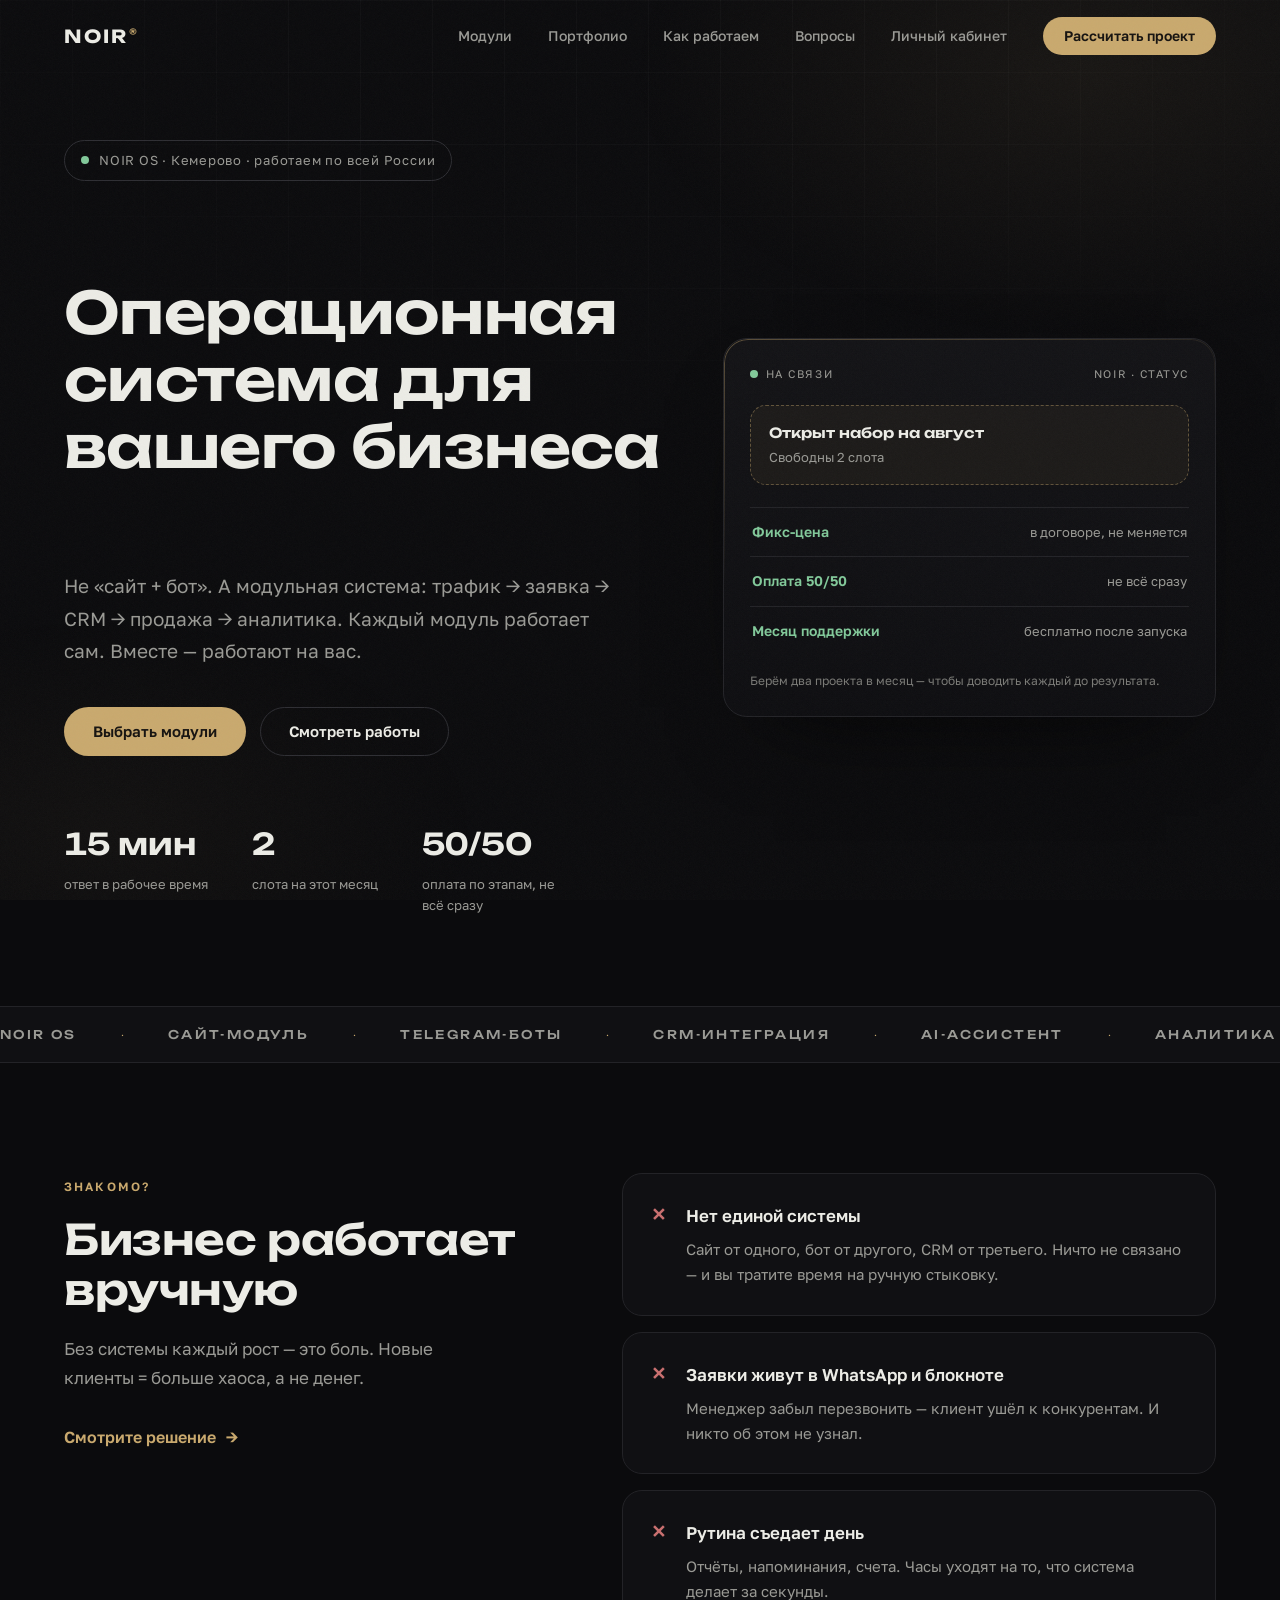
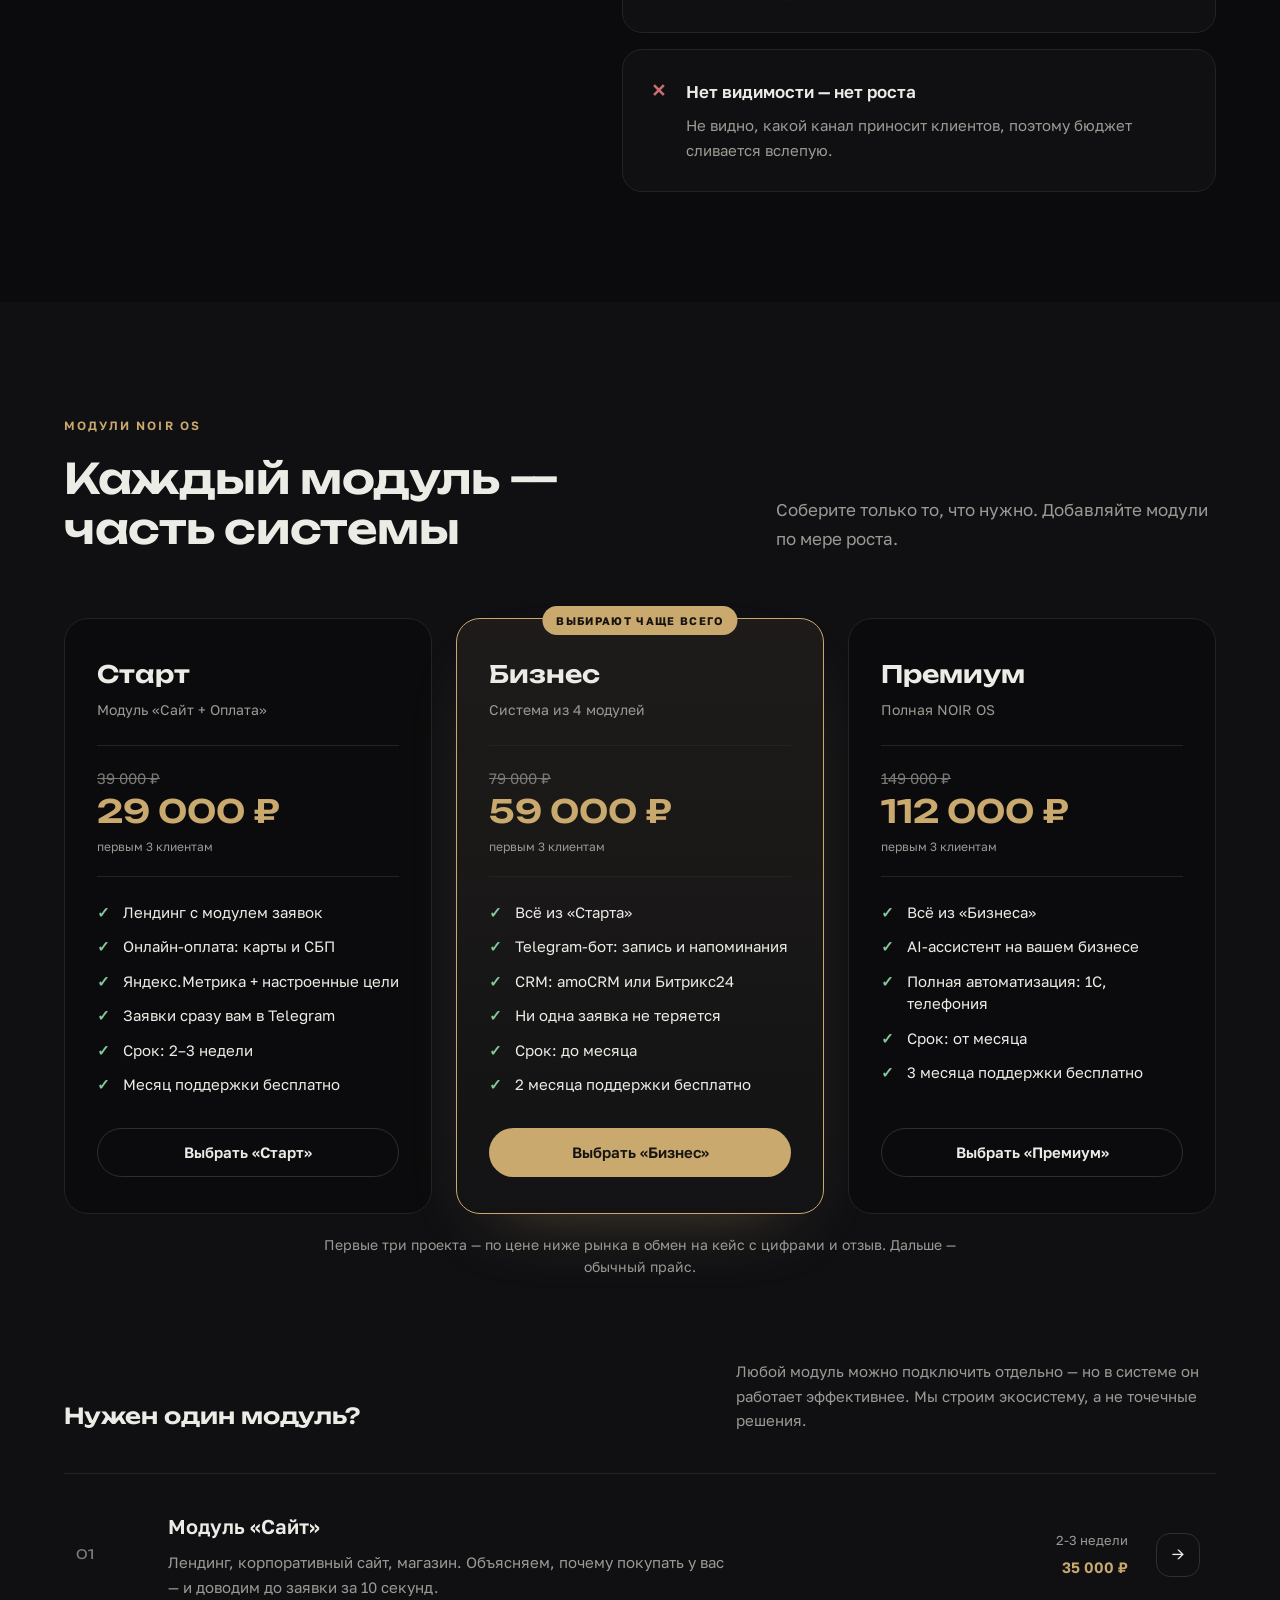
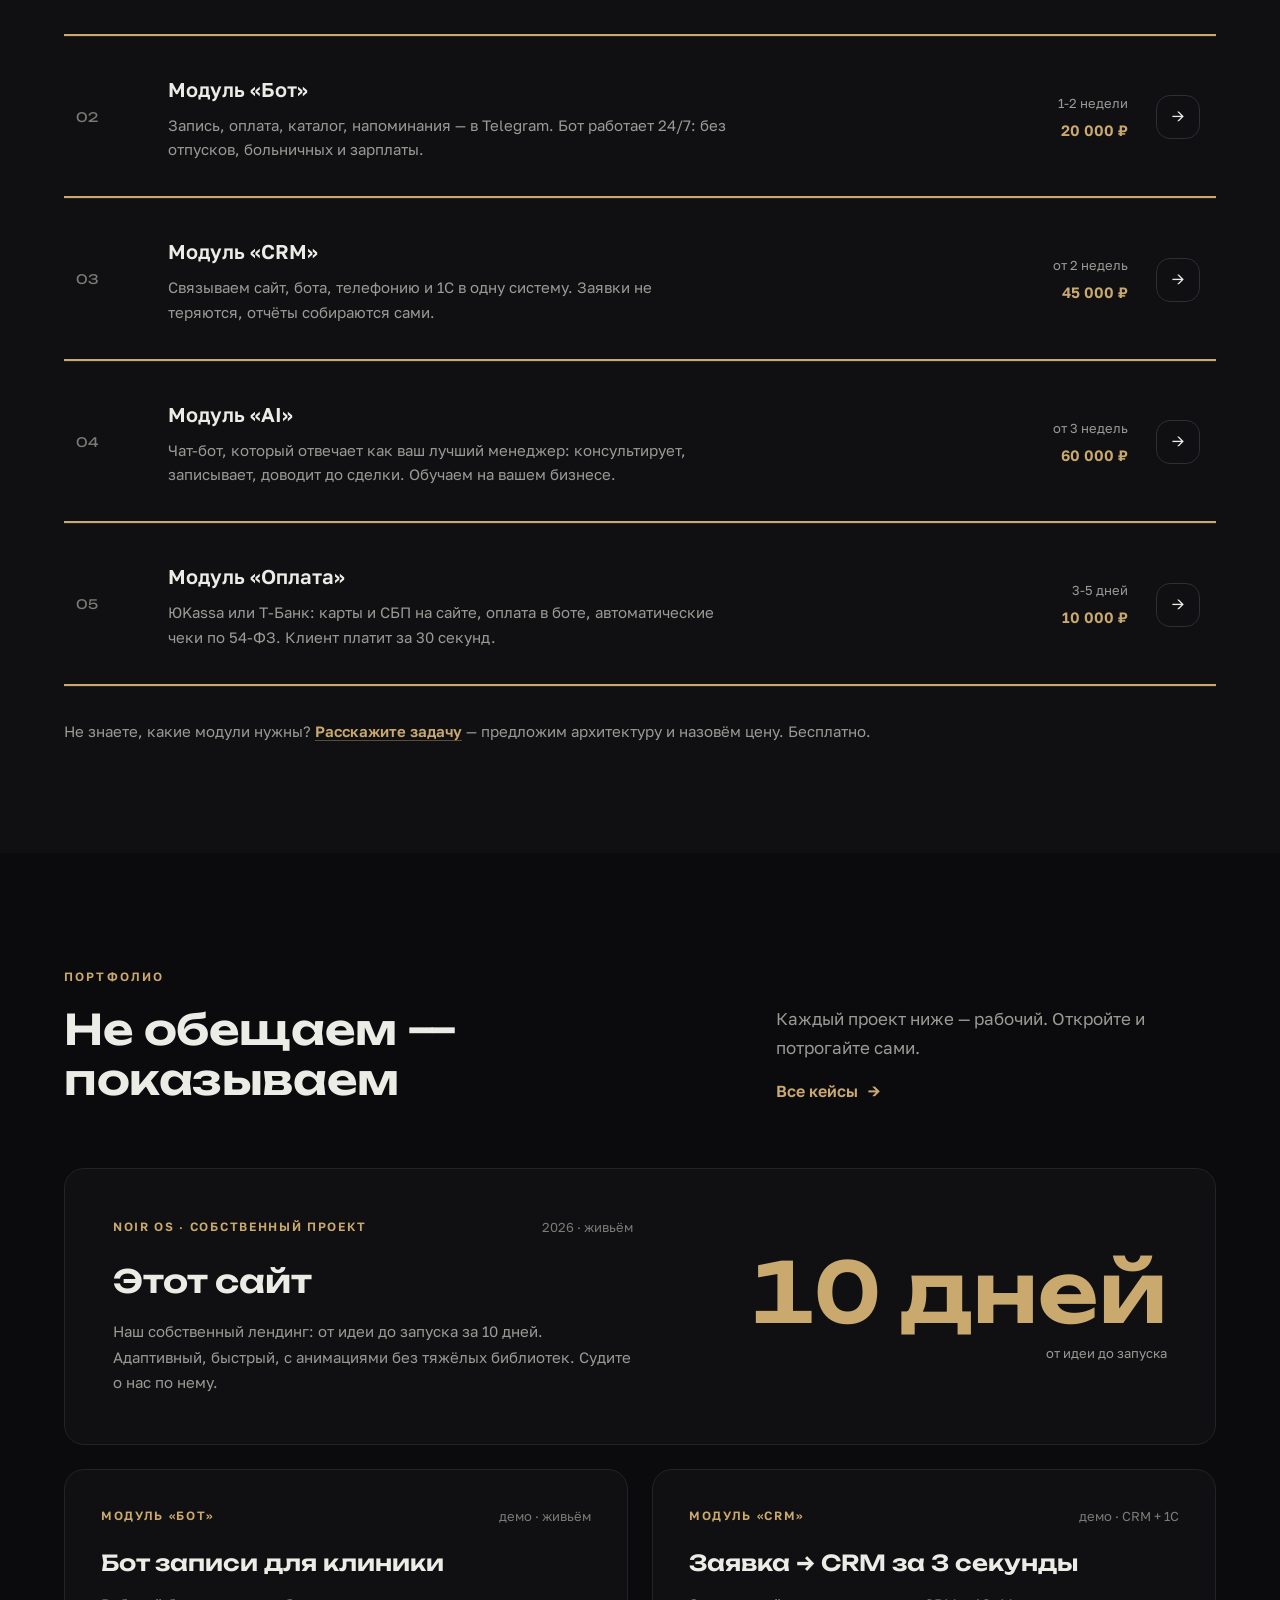
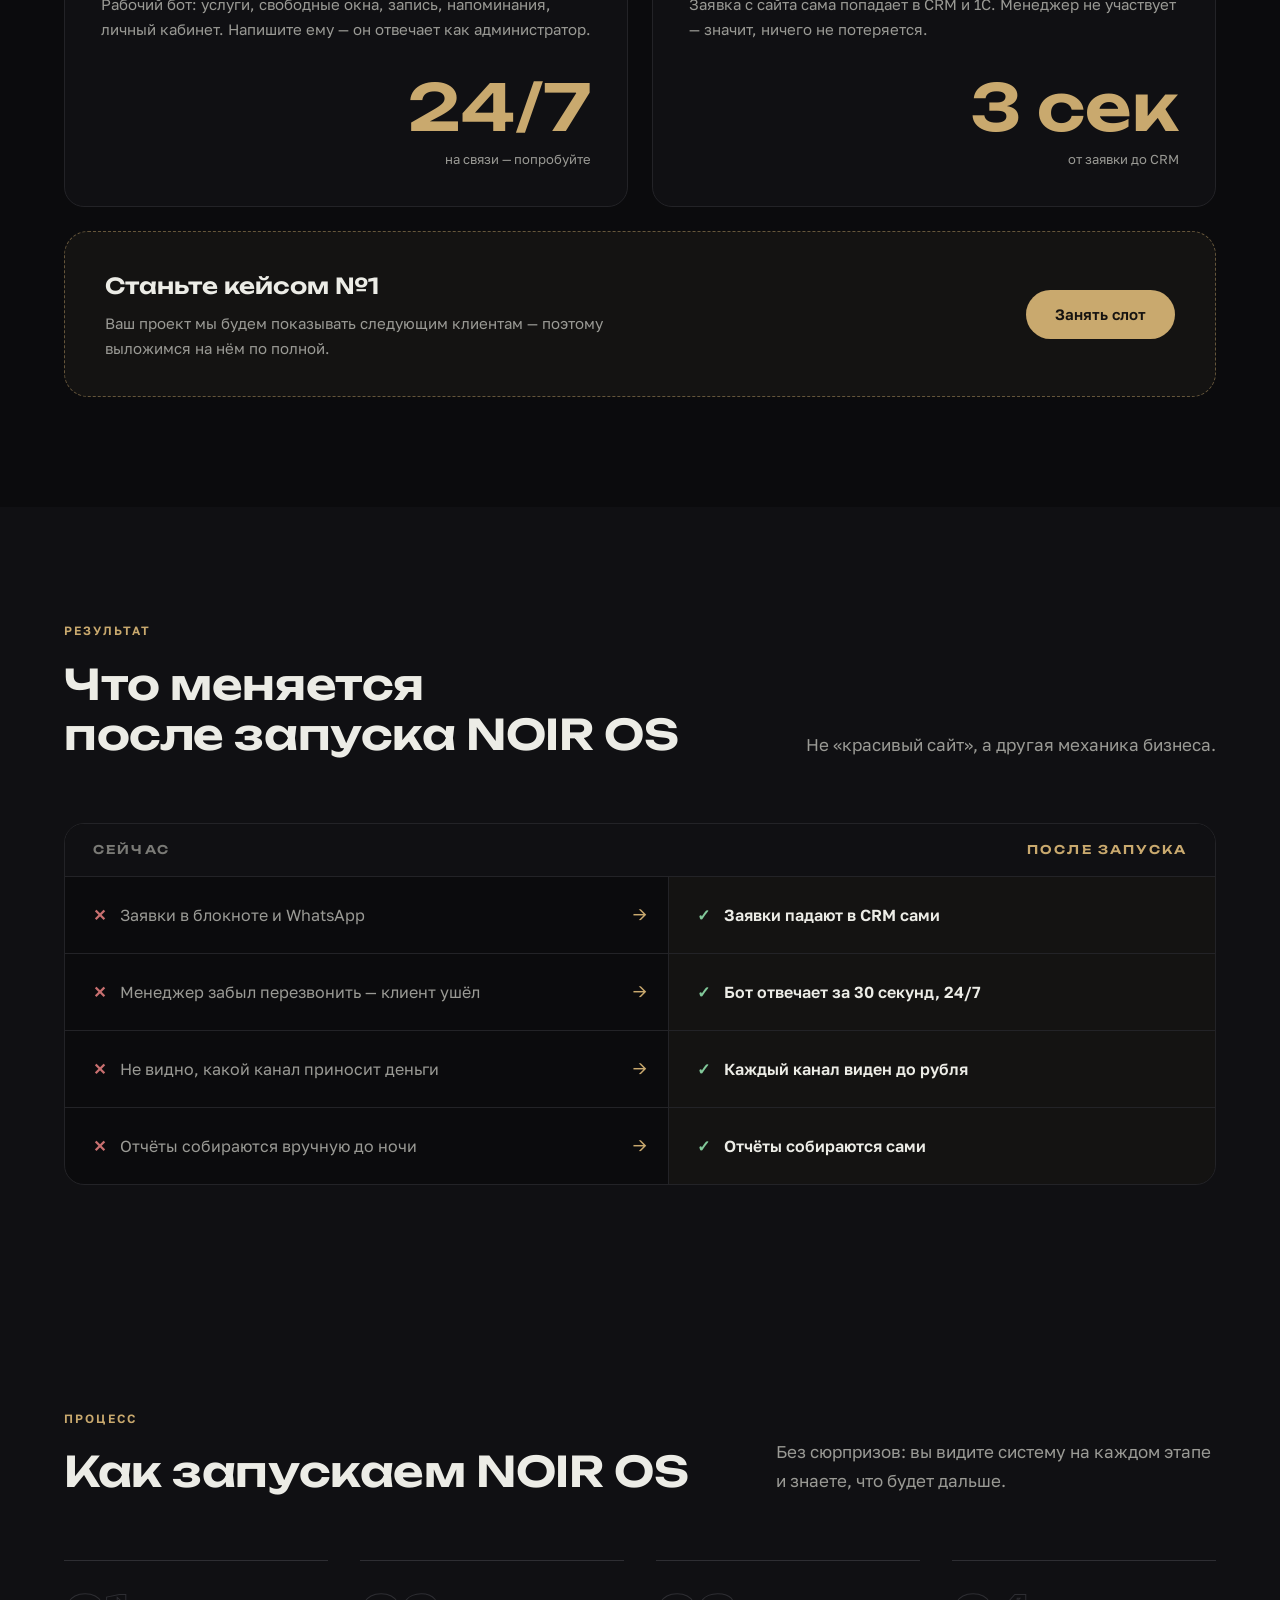
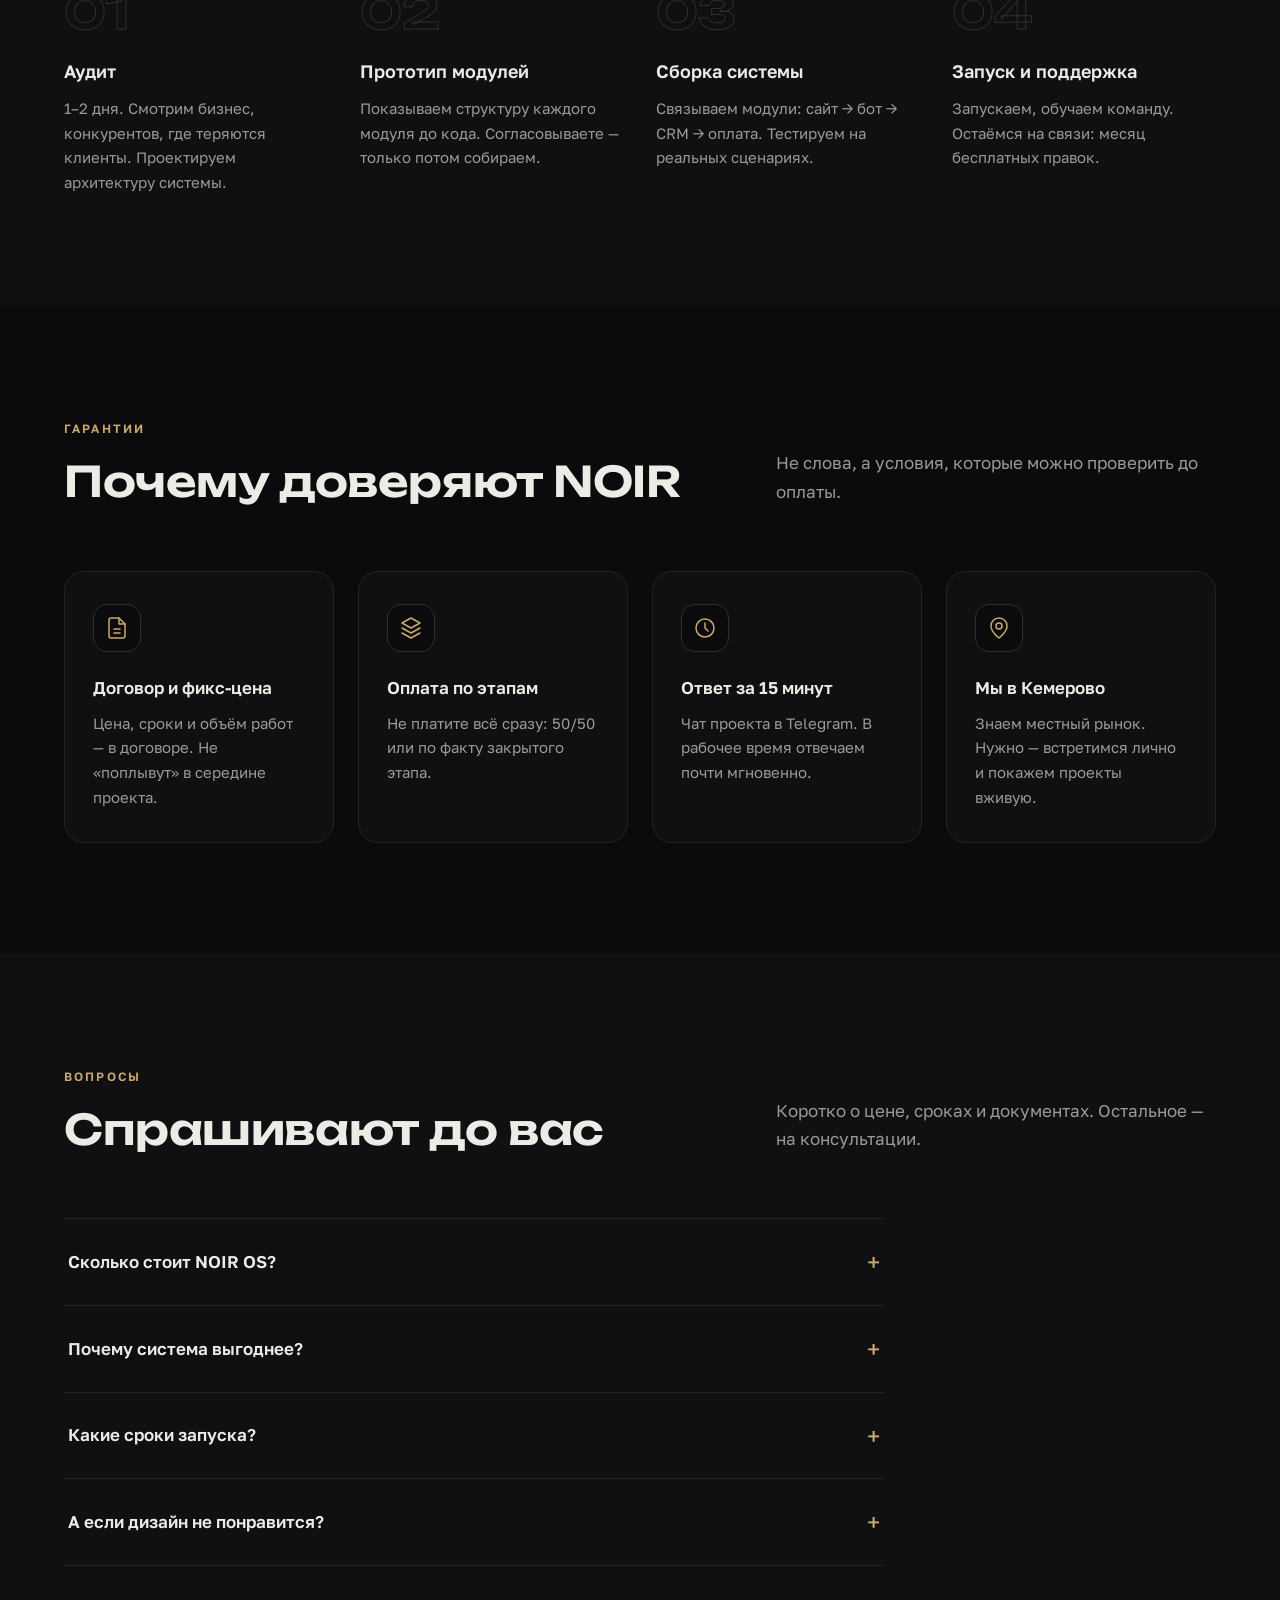
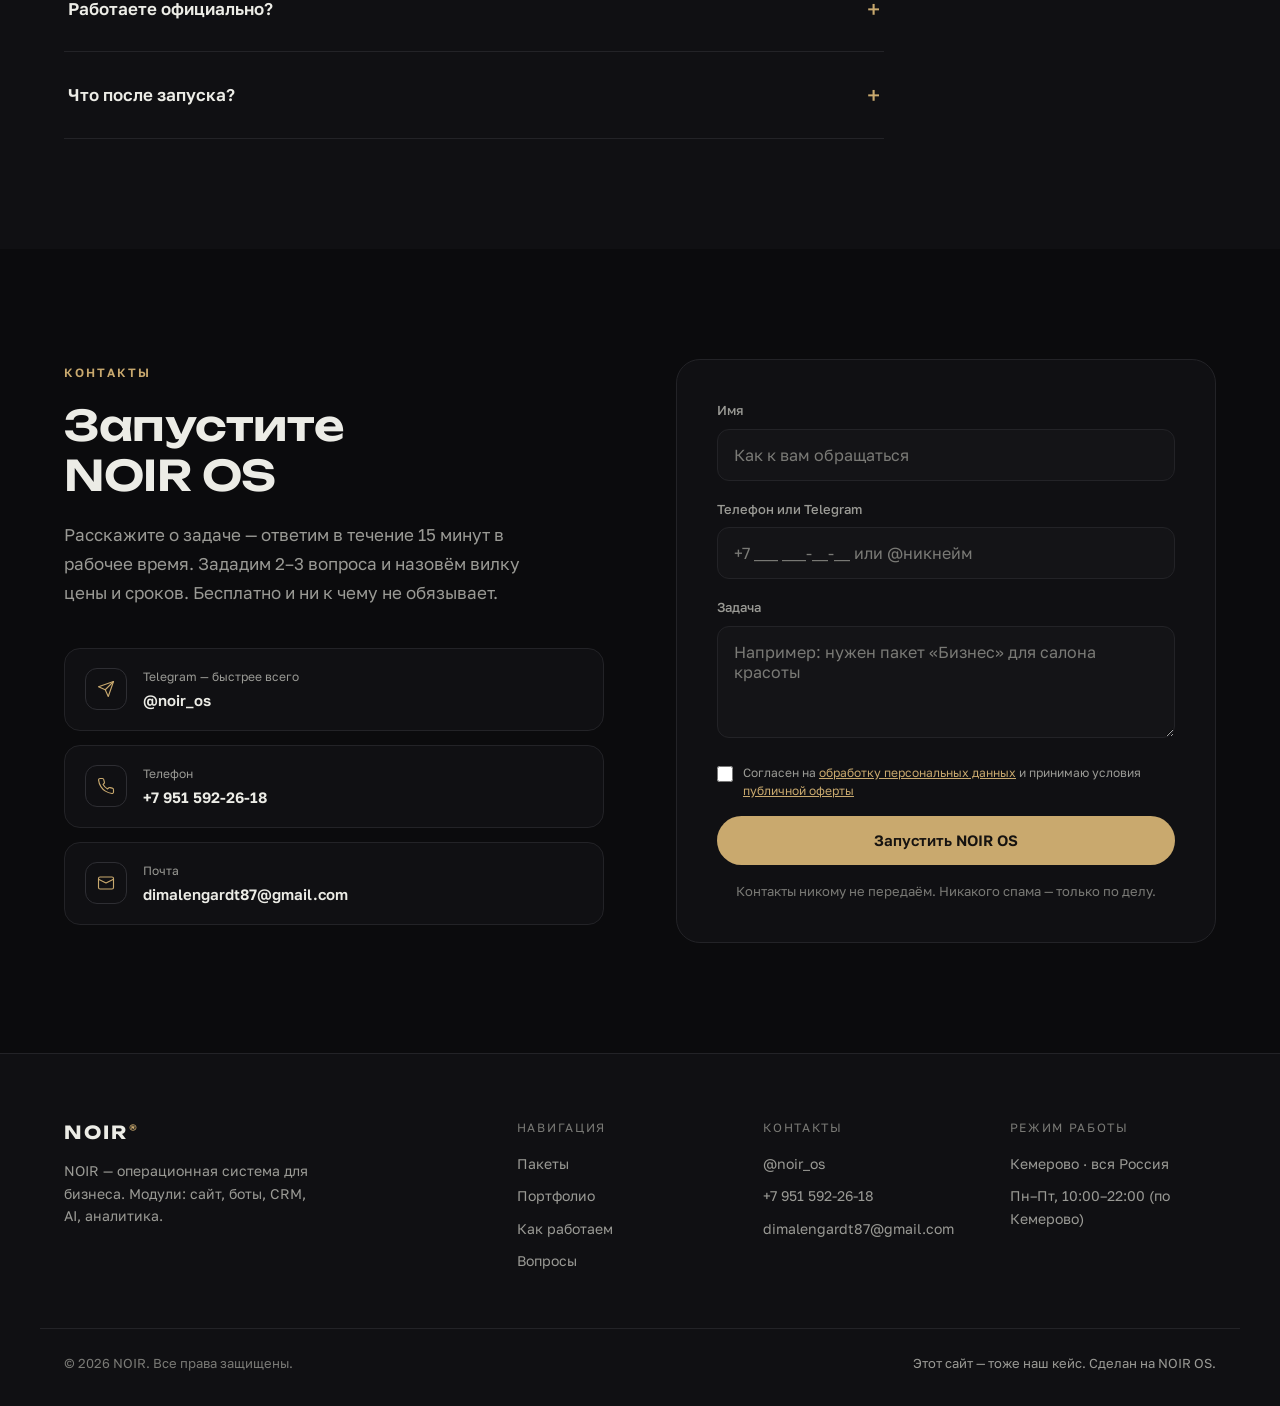
==== commit 6080111a: "fix: lightweight topdent webhook - no cold start timeout" ====
--- a/index.html
+++ b/index.html
@@ -28,7 +28,7 @@
   "name": "NOIR — цифровая студия",
   "description": "Модульная цифровая система для бизнеса: сайт, Telegram-бот, CRM, AI-ассистент, онлайн-оплата. Кемерово, работаем по всей России.",
   "url": "https://www.noiros.ru",
-  "telephone": "+79515922618",
+  "telephone": "+7 951 592-26-18",
   "email": "dimalengardt87@gmail.com",
   "address": {
     "@type": "PostalAddress",
@@ -177,22 +177,22 @@
 <main>
 
   <!-- ГЛАВНЫЙ ЭКРАН -->
-  <section id="hero">
+   <section id="hero" class="gradient-shift">
     <div class="container hero-grid">
       <div class="hero-copy">
         <div class="hero-tag" data-reveal>
           <span class="dot dot-live"></span>NOIR OS · Кемерово · работаем по всей России
         </div>
-        <h1 class="hero-title" data-reveal style="--d:.08s">
+        <h1 class="hero-title text-reveal" data-reveal style="--d:.08s">
           Операционная система <span class="accent">для вашего бизнеса</span>
         </h1>
-        <p class="hero-sub" data-reveal style="--d:.16s">
+        <p class="hero-sub fade-in-up" style="--d:.16s">
           Не «сайт + бот». А модульная система: трафик → заявка → CRM → продажа → аналитика.
           Каждый модуль работает сам. Вместе — работают на вас.
         </p>
-        <div class="hero-actions" data-reveal style="--d:.24s">
-          <a class="btn btn-primary" href="#services">Выбрать модули</a>
-          <a class="btn btn-ghost" href="#cases">Смотреть работы</a>
+        <div class="hero-actions fade-in-up" style="--d:.24s">
+          <a class="btn btn-primary magnetic-btn" href="#services">Выбрать модули</a>
+          <a class="btn btn-ghost magnetic-btn" href="#cases">Смотреть работы</a>
         </div>
         <div class="hero-stats" data-reveal style="--d:.32s">
           <div class="stat">
@@ -210,7 +210,7 @@
         </div>
       </div>
 
-      <aside class="board" data-reveal style="--d:.2s" aria-label="Статус NOIR">
+       <aside class="board parallax-slow" data-reveal style="--d:.2s" aria-label="Статус NOIR">
         <div class="board-head">
           <span class="board-label"><span class="dot dot-live"></span>На связи</span>
           <span class="board-id">NOIR · статус</span>
@@ -245,10 +245,10 @@
   <section id="problems">
     <div class="container split">
       <div class="split-left">
-        <div class="section-tag" data-reveal>Знакомо?</div>
-        <h2 class="section-title" data-reveal>Бизнес работает<br>вручную</h2>
-        <p class="section-lead" data-reveal>Без системы каждый рост — это боль. Новые клиенты = больше хаоса, а не денег.</p>
-        <a class="link-arrow" href="#services" data-reveal>Смотрите решение <span>→</span></a>
+        <div class="section-tag fade-in-up">Знакомо?</div>
+        <h2 class="section-title fade-in-up">Бизнес работает<br>вручную</h2>
+        <p class="section-lead fade-in-up">Без системы каждый рост — это боль. Новые клиенты = больше хаоса, а не денег.</p>
+        <a class="link-arrow fade-in-up" href="#services">Смотрите решение <span>→</span></a>
       </div>
       <div class="pain-list">
         <div class="pain" data-reveal>
@@ -276,13 +276,13 @@
     <div class="container">
       <div class="section-head">
         <div>
-          <div class="section-tag" data-reveal>Модули NOIR OS</div>
-          <h2 class="section-title" data-reveal>Каждый модуль —<br>часть системы</h2>
-        </div>
-        <p class="section-lead" data-reveal>Соберите только то, что нужно. Добавляйте модули по мере роста.</p>
-      </div>
-
-      <div class="packages-grid">
+          <div class="section-tag fade-in-up">Модули NOIR OS</div>
+          <h2 class="section-title fade-in-up">Каждый модуль —<br>часть системы</h2>
+        </div>
+        <p class="section-lead fade-in-up">Соберите только то, что нужно. Добавляйте модули по мере роста.</p>
+      </div>
+
+      <div class="packages-grid stagger-children">
         <div class="package-card" data-reveal>
           <div class="package-top">
             <h3 class="package-name">Старт</h3>
@@ -354,8 +354,8 @@
         <p>Любой модуль можно подключить отдельно — но в системе он работает эффективнее. Мы строим экосистему, а не точечные решения.</p>
       </div>
 
-       <div class="services-list">
-         <a class="service-row" href="#contact" data-reveal data-service="site">
+       <div class="services-list stagger-children">
+         <a class="service-row line-draw" href="#contact" data-reveal data-service="site">
            <span class="service-num">01</span>
            <span class="service-body">
              <span class="service-title">Модуль «Сайт»</span>
@@ -364,7 +364,7 @@
            <span class="service-meta"><span class="service-term">2-3 недели</span><span class="service-price">35 000 ₽</span></span>
            <span class="service-arrow" aria-hidden="true">→</span>
          </a>
-         <a class="service-row" href="#contact" data-reveal data-service="bot" style="--d:.06s">
+         <a class="service-row line-draw" href="#contact" data-reveal data-service="bot" style="--d:.06s">
            <span class="service-num">02</span>
            <span class="service-body">
              <span class="service-title">Модуль «Бот»</span>
@@ -373,7 +373,7 @@
            <span class="service-meta"><span class="service-term">1-2 недели</span><span class="service-price">20 000 ₽</span></span>
            <span class="service-arrow" aria-hidden="true">→</span>
          </a>
-         <a class="service-row" href="#contact" data-reveal data-service="crm" style="--d:.12s">
+         <a class="service-row line-draw" href="#contact" data-reveal data-service="crm" style="--d:.12s">
            <span class="service-num">03</span>
            <span class="service-body">
              <span class="service-title">Модуль «CRM»</span>
@@ -382,7 +382,7 @@
            <span class="service-meta"><span class="service-term">от 2 недель</span><span class="service-price">45 000 ₽</span></span>
            <span class="service-arrow" aria-hidden="true">→</span>
          </a>
-         <a class="service-row" href="#contact" data-reveal data-service="ai" style="--d:.18s">
+         <a class="service-row line-draw" href="#contact" data-reveal data-service="ai" style="--d:.18s">
            <span class="service-num">04</span>
            <span class="service-body">
              <span class="service-title">Модуль «AI»</span>
@@ -391,7 +391,7 @@
            <span class="service-meta"><span class="service-term">от 3 недель</span><span class="service-price">60 000 ₽</span></span>
            <span class="service-arrow" aria-hidden="true">→</span>
          </a>
-         <a class="service-row" href="#contact" data-reveal data-service="payment" style="--d:.24s">
+         <a class="service-row line-draw" href="#contact" data-reveal data-service="payment" style="--d:.24s">
            <span class="service-num">05</span>
            <span class="service-body">
              <span class="service-title">Модуль «Оплата»</span>
@@ -411,16 +411,16 @@
     <div class="container">
       <div class="section-head">
         <div>
-          <div class="section-tag" data-reveal>Портфолио</div>
-          <h2 class="section-title" data-reveal>Не обещаем —<br>показываем</h2>
+          <div class="section-tag fade-in-up">Портфолио</div>
+          <h2 class="section-title fade-in-up">Не обещаем —<br>показываем</h2>
         </div>
         <div class="section-head-right" data-reveal>
           <p class="section-lead">Каждый проект ниже — рабочий. Откройте и потрогайте сами.</p>
-          <a class="link-arrow" href="cases">Все кейсы <span>→</span></a>
-        </div>
-      </div>
-
-      <div class="cases-grid">
+          <a class="link-arrow fade-in-up" href="cases">Все кейсы <span>→</span></a>
+        </div>
+      </div>
+
+      <div class="cases-grid stagger-children">
         <article class="case-card featured" data-reveal>
           <div class="case-info">
             <div class="case-meta"><span class="case-cat">NOIR OS · собственный проект</span><span class="case-year">2026 · живьём</span></div>
@@ -473,10 +473,10 @@
     <div class="container">
       <div class="section-head">
         <div>
-          <div class="section-tag" data-reveal>Результат</div>
-         <h2 class="section-title" data-reveal>Что меняется<br>после запуска NOIR OS</h2>
-        </div>
-        <p class="section-lead" data-reveal>Не «красивый сайт», а другая механика бизнеса.</p>
+          <div class="section-tag fade-in-up">Результат</div>
+         <h2 class="section-title fade-in-up">Что меняется<br>после запуска NOIR OS</h2>
+        </div>
+        <p class="section-lead fade-in-up">Не «красивый сайт», а другая механика бизнеса.</p>
       </div>
 
       <div class="ba-board" data-reveal>
@@ -514,12 +514,12 @@
     <div class="container">
       <div class="section-head">
         <div>
-          <div class="section-tag" data-reveal>Процесс</div>
-          <h2 class="section-title" data-reveal>Как запускаем NOIR OS</h2>
-        </div>
-        <p class="section-lead" data-reveal>Без сюрпризов: вы видите систему на каждом этапе и знаете, что будет дальше.</p>
-      </div>
-      <div class="process-grid">
+          <div class="section-tag fade-in-up">Процесс</div>
+          <h2 class="section-title fade-in-up">Как запускаем NOIR OS</h2>
+        </div>
+        <p class="section-lead fade-in-up">Без сюрпризов: вы видите систему на каждом этапе и знаете, что будет дальше.</p>
+      </div>
+      <div class="process-grid stagger-children">
         <div class="process-step" data-reveal>
           <div class="ghost" aria-hidden="true">01</div>
           <h3>Аудит</h3>
@@ -549,12 +549,12 @@
     <div class="container">
       <div class="section-head">
         <div>
-          <div class="section-tag" data-reveal>Гарантии</div>
-          <h2 class="section-title" data-reveal>Почему доверяют NOIR</h2>
-        </div>
-        <p class="section-lead" data-reveal>Не слова, а условия, которые можно проверить до оплаты.</p>
-      </div>
-      <div class="trust-grid">
+          <div class="section-tag fade-in-up">Гарантии</div>
+          <h2 class="section-title fade-in-up">Почему доверяют NOIR</h2>
+        </div>
+        <p class="section-lead fade-in-up">Не слова, а условия, которые можно проверить до оплаты.</p>
+      </div>
+      <div class="trust-grid stagger-children">
         <div class="trust-item" data-reveal>
           <span class="trust-ico"><svg width="24" height="24" viewBox="0 0 24 24" fill="none" stroke="currentColor" stroke-width="1.5" stroke-linecap="round" stroke-linejoin="round"><path d="M14 2H6a2 2 0 0 0-2 2v16a2 2 0 0 0 2 2h12a2 2 0 0 0 2-2V8z"/><path d="M14 2v6h6"/><path d="M9 13h6M9 17h6"/></svg></span>
           <h3>Договор и фикс-цена</h3>
@@ -584,10 +584,10 @@
     <div class="container">
       <div class="section-head">
         <div>
-          <div class="section-tag" data-reveal>Вопросы</div>
-          <h2 class="section-title" data-reveal>Спрашивают до вас</h2>
-        </div>
-        <p class="section-lead" data-reveal>Коротко о цене, сроках и документах. Остальное — на консультации.</p>
+          <div class="section-tag fade-in-up">Вопросы</div>
+          <h2 class="section-title fade-in-up">Спрашивают до вас</h2>
+        </div>
+        <p class="section-lead fade-in-up">Коротко о цене, сроках и документах. Остальное — на консультации.</p>
       </div>
       <div class="faq-list">
         <div class="faq-item" data-reveal>
@@ -622,9 +622,9 @@
   <section id="contact">
     <div class="container contact-grid">
       <div class="contact-info">
-        <div class="section-tag" data-reveal>Контакты</div>
-        <h2 class="section-title" data-reveal>Запустите<br>NOIR OS</h2>
-        <p class="section-lead" data-reveal>Расскажите о задаче — ответим в течение 15 минут в рабочее время. Зададим 2–3 вопроса и назовём вилку цены и сроков. Бесплатно и ни к чему не обязывает.</p>
+        <div class="section-tag fade-in-up">Контакты</div>
+        <h2 class="section-title fade-in-up">Запустите<br>NOIR OS</h2>
+        <p class="section-lead fade-in-up">Расскажите о задаче — ответим в течение 15 минут в рабочее время. Зададим 2–3 вопроса и назовём вилку цены и сроков. Бесплатно и ни к чему не обязывает.</p>
         <div class="contact-methods">
           <a class="method" href="https://t.me/noir_os" target="_blank" rel="noopener" data-reveal>
             <span class="method-ico"><svg width="18" height="18" viewBox="0 0 24 24" fill="none" stroke="currentColor" stroke-width="1.5" stroke-linecap="round" stroke-linejoin="round"><path d="m22 2-7 20-4-9-9-4Z"/><path d="M22 2 11 13"/></svg></span>
@@ -656,7 +656,7 @@
         </div>
         <label class="form-consent">
           <input type="checkbox" name="consent" required>
-          <span>Согласен на <a href="privacy target="_blank">обработку персональных данных</a> и принимаю условия <a href="oferta target="_blank">публичной оферты</a></span>
+          <span>Согласен на <a href="privacy" target="_blank">обработку персональных данных</a> и принимаю условия <a href="oferta" target="_blank">публичной оферты</a></span>
         </label>
         <button type="submit" class="btn btn-primary form-submit">Запустить NOIR OS</button>
         <p class="form-note">Контакты никому не передаём. Никакого спама — только по делу.</p>
--- a/styles.css
+++ b/styles.css
@@ -1,787 +1,896 @@
-/* ═══════════════════════════════════════════
-   NOIR · Цифровая студия · Кемерово
-═══════════════════════════════════════════ */
-*, *::before, *::after { margin: 0; padding: 0; box-sizing: border-box; }
-
-:root {
-  --bg: #0B0B0D;
-  --bg-alt: #101013;
-  --surface: #141417;
-  --border: #232327;
-  --border-strong: #2E2E33;
-  --text: #ECECE6;
-  --muted: #9A9A95;
-  --faint: #7A7A76;
-  --accent: #C9A96E;
-  --accent-dim: rgba(201, 169, 110, 0.12);
-  --live: #82C99A;
-  --danger: #C97070;
-  --font-display: 'Unbounded', 'Arial Black', sans-serif;
-  --font-body: 'Golos Text', -apple-system, 'Segoe UI', sans-serif;
-}
-
-html {
-  background: var(--bg);
-  scroll-behavior: smooth;
-  scroll-padding-top: 88px;
-}
-
-html, body { overflow-x: hidden; }
-
-body {
-  background: var(--bg);
-  color: var(--text);
-  font-family: var(--font-body);
-  font-size: 16px;
-  line-height: 1.6;
-  -webkit-font-smoothing: antialiased;
-}
-
-/* Фоновые слои: сетка + тёплое свечение */
-body::before {
-  content: '';
-  position: fixed; inset: 0; z-index: 0;
-  background-image:
-    linear-gradient(rgba(255,255,255,.022) 1px, transparent 1px),
-    linear-gradient(90deg, rgba(255,255,255,.022) 1px, transparent 1px);
-  background-size: 72px 72px;
-  -webkit-mask-image: radial-gradient(ellipse 90% 70% at 50% 0%, #000 30%, transparent 78%);
-  mask-image: radial-gradient(ellipse 90% 70% at 50% 0%, #000 30%, transparent 78%);
-}
-body::after {
-  content: '';
-  position: fixed; inset: 0; z-index: 0; pointer-events: none;
-  background:
-    radial-gradient(60% 50% at 85% 8%, rgba(201,169,110,.07), transparent 60%),
-    radial-gradient(50% 40% at 8% 92%, rgba(201,169,110,.04), transparent 60%);
-}
-
-/* Зерно */
-.grain {
-  position: fixed; inset: 0; z-index: 2000;
-  pointer-events: none; opacity: .035;
-  background-image: url("data:image/svg+xml,%3Csvg viewBox='0 0 256 256' xmlns='http://www.w3.org/2000/svg'%3E%3Cfilter id='g'%3E%3CfeTurbulence type='fractalNoise' baseFrequency='0.9' numOctaves='4' stitchTiles='stitch'/%3E%3C/filter%3E%3Crect width='100%25' height='100%25' filter='url(%23g)'/%3E%3C/svg%3E");
-  background-size: 128px 128px;
-}
-
-::selection { background: var(--accent); color: #141414; }
-a { color: inherit; text-decoration: none; }
-button { font-family: inherit; }
-:focus-visible { outline: 2px solid var(--accent); outline-offset: 3px; }
-body.locked { overflow: hidden; }
-
-.container { width: 100%; max-width: 1200px; margin: 0 auto; padding: 0 24px; }
-
-/* ═══════════════════════════════════════════
-   КНОПКИ
-═════════════════════════════════════════ */
-.btn {
-  display: inline-flex; align-items: center; justify-content: center; gap: 10px;
-  padding: 16px 28px; border-radius: 9999px;
-  font: 600 15px/1 var(--font-body);
-  border: 1px solid transparent; cursor: pointer;
-  transition: transform .3s ease, box-shadow .3s ease, border-color .3s ease, color .3s ease, background .3s ease;
-}
-.btn-primary { background: var(--accent); color: #161310; }
-.btn-primary:hover { transform: translateY(-2px); box-shadow: 0 14px 34px -14px rgba(201,169,110,.55); }
-.btn-ghost { border-color: var(--border-strong); color: var(--text); }
-.btn-ghost:hover { border-color: var(--accent); color: var(--accent); }
-.btn-sm { padding: 11px 20px; font-size: 14px; }
-
-/* ═══════════════════════════════════════════
-   ШАПКА
-═══════════════════════════════════════════ */
-#nav {
-  position: fixed; top: 0; left: 0; right: 0; z-index: 1000;
-  border-bottom: 1px solid transparent;
-  transition: background .35s ease, border-color .35s ease;
-}
-#nav.scrolled {
-  background: rgba(11,11,13,.88);
-  -webkit-backdrop-filter: blur(16px); backdrop-filter: blur(16px);
-  border-color: var(--border);
-}
-.nav-inner { display: flex; align-items: center; justify-content: space-between; height: 72px; }
-.logo { font-family: var(--font-display); font-weight: 700; font-size: 18px; letter-spacing: .12em; }
-.logo span { color: var(--accent); font-size: 10px; vertical-align: super; }
-.nav-links { display: flex; align-items: center; gap: 36px; }
-.nav-link { font-size: 14px; font-weight: 500; color: var(--muted); position: relative; transition: color .3s ease; }
-.nav-link::after {
-  content: ''; position: absolute; left: 0; bottom: -6px;
-  width: 100%; height: 1px; background: var(--accent);
-  transform: scaleX(0); transform-origin: right; transition: transform .35s ease;
-}
-.nav-link:hover, .nav-link.active { color: var(--text); }
-.nav-link:hover::after, .nav-link.active::after { transform: scaleX(1); transform-origin: left; }
-
-.burger {
-  display: none; flex-direction: column; align-items: center; justify-content: center; gap: 6px;
-  width: 44px; height: 44px; background: none;
-  border: 1px solid var(--border-strong); border-radius: 12px; cursor: pointer;
-}
-.burger span { width: 20px; height: 2px; background: var(--text); transition: transform .35s ease, opacity .35s ease; }
-.burger.open span:nth-child(1) { transform: translateY(8px) rotate(45deg); }
-.burger.open span:nth-child(2) { opacity: 0; }
-.burger.open span:nth-child(3) { transform: translateY(-8px) rotate(-45deg); }
-
-/* Мобильное меню */
-.mobile-menu {
-  position: fixed; inset: 0; z-index: 998;
-  background: rgba(11,11,13,.97);
-  display: flex; flex-direction: column; justify-content: center;
-  padding: 96px 24px 40px;
-  visibility: hidden; transform: translateY(-100%);
-  transition: transform .5s cubic-bezier(.77,0,.18,1), visibility 0s linear .5s;
-}
-.mobile-menu.open { visibility: visible; transform: none; transition: transform .5s cubic-bezier(.77,0,.18,1); }
-.mobile-nav { display: flex; flex-direction: column; gap: 8px; max-width: 480px; }
-.mobile-link {
-  font-family: var(--font-display); font-size: 26px; font-weight: 600;
-  padding: 14px 0; border-bottom: 1px solid var(--border);
-  opacity: 0; transform: translateY(18px);
-  transition: opacity .4s ease, transform .4s ease, color .3s ease;
-}
-.mobile-link:hover { color: var(--accent); }
-.mobile-cta { border-bottom: none; color: var(--accent); }
-.mobile-meta { font-size: 13px; color: var(--muted); margin-top: 24px; opacity: 0; transition: opacity .4s ease .4s; }
-.mobile-menu.open .mobile-link { opacity: 1; transform: none; }
-.mobile-menu.open .mobile-link:nth-child(1) { transition-delay: .15s; }
-.mobile-menu.open .mobile-link:nth-child(2) { transition-delay: .2s; }
-.mobile-menu.open .mobile-link:nth-child(3) { transition-delay: .25s; }
-.mobile-menu.open .mobile-link:nth-child(4) { transition-delay: .3s; }
-.mobile-menu.open .mobile-link:nth-child(5) { transition-delay: .35s; }
-.mobile-menu.open .mobile-meta { opacity: 1; }
-
-/* ═══════════════════════════════════════════
-   ГЛАВНЫЙ ЭКРАН
-═══════════════════════════════════════════ */
-#hero {
-  min-height: 100vh; min-height: 100svh;
-  display: flex; align-items: center;
-  padding: 140px 0 90px;
-}
-.hero-grid { display: grid; grid-template-columns: 1.1fr .9fr; gap: 56px; align-items: center; }
-
-.hero-tag {
-  display: inline-flex; align-items: center; gap: 10px;
-  font-size: 13px; letter-spacing: .06em; color: var(--muted);
-  padding: 9px 16px; border: 1px solid var(--border-strong); border-radius: 9999px;
-  margin-bottom: 32px;
-}
-.dot { width: 8px; height: 8px; border-radius: 9999px; display: inline-block; flex-shrink: 0; }
-.dot-live { background: var(--live); animation: ping 2.2s ease-out infinite; }
-@keyframes ping {
-  0% { box-shadow: 0 0 0 0 rgba(130,201,154,.45); }
-  70% { box-shadow: 0 0 0 9px rgba(130,201,154,0); }
-  100% { box-shadow: 0 0 0 0 rgba(130,201,154,0); }
-}
-
-.hero-title {
-  font-family: var(--font-display);
-  font-size: clamp(34px, 4.6vw, 58px);
-  font-weight: 600; line-height: 1.15; letter-spacing: -.01em;
-  margin-bottom: 24px;
-}
-.hero-title .accent { color: var(--accent); }
-.hero-sub { font-size: clamp(16px, 1.6vw, 19px); color: var(--muted); line-height: 1.7; max-width: 560px; margin-bottom: 40px; }
-.hero-actions { display: flex; gap: 14px; flex-wrap: wrap; margin-bottom: 64px; }
-
-.hero-stats { display: flex; gap: 44px; flex-wrap: wrap; }
-.stat-num { font-family: var(--font-display); font-size: 30px; font-weight: 600; color: var(--text); }
-.stat-cap { font-size: 13px; color: var(--muted); max-width: 150px; margin-top: 6px; }
-
-/* Табло статуса */
-.board {
-  background: linear-gradient(180deg, #131316, #0E0E11);
-  border: 1px solid var(--border); border-radius: 24px;
-  padding: 26px; position: relative;
-  box-shadow: 0 40px 90px -50px rgba(0,0,0,.9);
-}
-.board::before {
-  content: ''; position: absolute; inset: 0; border-radius: 24px; padding: 1px;
-  background: linear-gradient(160deg, rgba(201,169,110,.4), transparent 45%);
-  -webkit-mask: linear-gradient(#000 0 0) content-box, linear-gradient(#000 0 0);
-  -webkit-mask-composite: xor; mask-composite: exclude;
-  pointer-events: none;
-}
-.board-head {
-  display: flex; justify-content: space-between; align-items: center;
-  font-size: 11px; letter-spacing: .14em; text-transform: uppercase;
-  color: var(--muted); margin-bottom: 22px;
-}
-.board-label { display: inline-flex; align-items: center; gap: 8px; }
-.board-status {
-  padding: 16px 18px; margin-bottom: 22px;
-  border: 1px dashed rgba(201,169,110,.4); border-radius: 16px;
-  background: rgba(201,169,110,.06);
-  display: flex; flex-direction: column; gap: 3px;
-}
-.board-status strong { font-family: var(--font-display); font-size: 14px; font-weight: 600; }
-.board-status span { font-size: 13px; color: var(--muted); }
-.board-row {
-  display: flex; justify-content: space-between; align-items: baseline; gap: 16px;
-  padding: 13px 2px; border-top: 1px solid var(--border); font-size: 14px;
-  transition: background .25s ease;
-}
-.board-row:hover { background: rgba(255,255,255,.02); }
-.board-val { color: var(--live); font-weight: 600; }
-.board-src { color: var(--muted); font-size: 13px; text-align: right; }
-.board-foot { margin-top: 16px; font-size: 12px; color: var(--faint); }
-
-/* ═══════════════════════════════════════════
-   БЕГУЩАЯ СТРОКА
-═══════════════════════════════════════════ */
-.marquee { border-block: 1px solid var(--border); background: var(--bg-alt); overflow: hidden; padding: 18px 0; }
-.marquee-track { display: flex; width: max-content; animation: marquee 30s linear infinite; }
-.marquee-track.paused, .marquee:hover .marquee-track { animation-play-state: paused; }
-.marquee-group { display: flex; align-items: center; gap: 44px; padding-right: 44px; }
-.marquee-group span {
-  font-family: var(--font-display); font-size: 12px; font-weight: 500;
-  letter-spacing: .2em; text-transform: uppercase; color: var(--muted); white-space: nowrap;
-}
-.marquee-group i { color: var(--accent); font-style: normal; font-size: 10px; }
-@keyframes marquee { to { transform: translateX(-50%); } }
-
-/* ═══════════════════════════════════════════
-   СЕКЦИИ — ОБЩЕЕ
-═══════════════════════════════════════════ */
-section { padding: 110px 0; }
-.section-tag {
-  display: inline-block; font-size: 12px; font-weight: 600;
-  letter-spacing: .18em; text-transform: uppercase;
-  color: var(--accent); margin-bottom: 18px;
-}
-.section-title {
-  font-family: var(--font-display);
-  font-size: clamp(26px, 3.4vw, 42px);
-  font-weight: 600; line-height: 1.2; letter-spacing: -.01em;
-}
-.section-lead { font-size: 17px; color: var(--muted); line-height: 1.7; max-width: 440px; }
-.section-head { display: flex; justify-content: space-between; align-items: flex-end; gap: 48px; margin-bottom: 64px; }
-.section-head-right { display: flex; flex-direction: column; gap: 16px; align-items: flex-start; }
-
-/* ═══════════════════════════════════════════
-   БОЛИ
-═══════════════════════════════════════════ */
-#problems { background: var(--bg); }
-.split { display: grid; grid-template-columns: .9fr 1.1fr; gap: 72px; align-items: start; }
-.split-left { position: sticky; top: 120px; }
-.split-left .section-lead { margin: 20px 0 32px; }
-.link-arrow {
-  display: inline-flex; align-items: center; gap: 10px;
-  font-weight: 600; color: var(--accent); transition: gap .3s ease;
-}
-.link-arrow:hover { gap: 16px; }
-.pain-list { display: flex; flex-direction: column; gap: 16px; }
-.pain {
-  display: flex; gap: 20px; padding: 28px;
-  background: var(--bg-alt); border: 1px solid var(--border); border-radius: 20px;
-  transition: border-color .3s ease, transform .3s ease;
-}
-.pain:hover { border-color: var(--accent); transform: translateX(6px); }
-.pain-x { color: var(--danger); font-weight: 700; font-size: 18px; line-height: 1.4; }
-.pain h3 { font-size: 17px; font-weight: 600; margin-bottom: 8px; }
-.pain p { font-size: 15px; color: var(--muted); line-height: 1.65; }
-
-/* ═══════════════════════════════════════════
-   ПАКЕТЫ
-═══════════════════════════════════════════ */
-#services { background: var(--bg-alt); }
-.packages-grid {
-  display: grid; grid-template-columns: repeat(3, 1fr);
-  gap: 24px; align-items: stretch; margin-bottom: 20px;
-}
-.package-card {
-  display: flex; flex-direction: column;
-  padding: 36px 32px; background: var(--bg);
-  border: 1px solid var(--border); border-radius: 24px;
-  position: relative;
-  transition: border-color .3s ease, transform .3s ease, box-shadow .3s ease;
-}
-.package-card:hover { border-color: var(--accent); transform: translateY(-4px); }
-.package-card.featured {
-  border-color: var(--accent);
-  background: linear-gradient(180deg, rgba(201,169,110,.08), rgba(201,169,110,.02));
-  box-shadow: 0 30px 70px -40px rgba(201,169,110,.4);
-}
-@media (min-width: 1025px) {
-  .package-card.featured { transform: scale(1.035); }
-  .package-card.featured:hover { transform: scale(1.035) translateY(-4px); }
-}
-.package-badge {
-  position: absolute; top: -13px; left: 50%; transform: translateX(-50%);
-  background: var(--accent); color: #161310;
-  font-size: 11px; font-weight: 700; letter-spacing: .12em; text-transform: uppercase;
-  padding: 6px 14px; border-radius: 9999px; white-space: nowrap;
-}
-.package-name { font-family: var(--font-display); font-size: 24px; font-weight: 600; margin-bottom: 6px; }
-.package-tag { font-size: 14px; color: var(--muted); margin-bottom: 24px; }
-.package-price {
-  display: flex; flex-direction: column; gap: 2px;
-  padding: 20px 0; margin-bottom: 24px;
-  border-block: 1px solid var(--border);
-}
-.price-old { font-size: 15px; color: var(--faint); text-decoration: line-through; }
-.price-new { font-family: var(--font-display); font-size: 32px; font-weight: 600; color: var(--accent); line-height: 1.2; }
-.price-note { font-size: 12px; color: var(--muted); margin-top: 4px; }
-.package-list { list-style: none; display: flex; flex-direction: column; gap: 12px; margin-bottom: 32px; flex-grow: 1; }
-.package-list li { font-size: 15px; line-height: 1.5; padding-left: 26px; position: relative; }
-.package-list li::before { content: '✓'; position: absolute; left: 0; color: var(--live); font-weight: 700; }
-.package-btn { width: 100%; }
-.packages-note {
-  font-size: 14px; color: var(--muted); text-align: center;
-  max-width: 640px; margin: 0 auto 80px;
-}
-
-/* ═══════════════════════════════════════════
-   УСЛУГИ ПО ОТДЕЛЬНОСТИ
-═══════════════════════════════════════════ */
-.services-sub { display: flex; justify-content: space-between; align-items: flex-end; gap: 32px; margin-bottom: 40px; }
-.services-sub h3 { font-family: var(--font-display); font-size: 22px; font-weight: 600; }
-.services-sub p { font-size: 15px; color: var(--muted); max-width: 480px; line-height: 1.65; }
-
-.services-list { border-top: 1px solid var(--border); }
-.service-row {
-  display: grid;
-  grid-template-columns: 64px 1fr 160px 48px;
-  grid-template-areas: "num body meta arrow";
-  gap: 28px; align-items: center;
-  padding: 36px 12px; border-bottom: 1px solid var(--border);
-  position: relative; transition: background .3s ease;
-}
-.service-row::before {
-  content: ''; position: absolute; left: 0; top: -1px;
-  height: 1px; width: 0; background: var(--accent); transition: width .5s ease;
-}
-.service-row:hover { background: rgba(255,255,255,.015); }
-.service-row:hover::before { width: 100%; }
-.service-num { grid-area: num; font-family: var(--font-display); font-size: 13px; color: var(--faint); }
-.service-body { grid-area: body; display: flex; flex-direction: column; gap: 8px; }
-.service-title { font-size: 20px; font-weight: 600; transition: color .3s ease; }
-.service-row:hover .service-title { color: var(--accent); }
-.service-desc { font-size: 15px; color: var(--muted); line-height: 1.65; max-width: 560px; }
-.service-meta { grid-area: meta; display: flex; flex-direction: column; align-items: flex-end; gap: 4px; text-align: right; }
-.service-term { font-size: 13px; color: var(--muted); }
-.service-price { font-size: 15px; font-weight: 600; color: var(--accent); white-space: nowrap; }
-.service-arrow {
-  grid-area: arrow; width: 44px; height: 44px;
-  display: grid; place-items: center;
-  border: 1px solid var(--border-strong); border-radius: 14px;
-  color: var(--text); font-size: 16px;
-  transition: background .3s ease, border-color .3s ease, color .3s ease, transform .3s ease;
-}
-.service-row:hover .service-arrow {
-  background: var(--accent); border-color: var(--accent); color: #161310; transform: translateX(4px);
-}
-.services-note { margin-top: 32px; font-size: 15px; color: var(--muted); }
-.services-note a { color: var(--accent); font-weight: 600; border-bottom: 1px solid rgba(201,169,110,.4); transition: border-color .3s ease; }
-.services-note a:hover { border-color: var(--accent); }
-
-/* ═══════════════════════════════════════════
-   ПОРТФОЛИО
-═══════════════════════════════════════════ */
-#cases { background: var(--bg); }
-.cases-grid { display: grid; grid-template-columns: 1fr 1fr; gap: 24px; }
-.case-card {
-  display: flex; flex-direction: column; justify-content: space-between; gap: 32px;
-  padding: 36px; background: var(--bg-alt);
-  border: 1px solid var(--border); border-radius: 20px;
-  transition: border-color .3s ease, transform .3s ease;
-}
-.case-card:hover { border-color: var(--accent); transform: translateY(-4px); }
-.case-card.featured { grid-column: 1 / -1; flex-direction: row; align-items: center; gap: 48px; padding: 48px; }
-.case-meta { display: flex; justify-content: space-between; gap: 16px; margin-bottom: 18px; }
-.case-cat { font-size: 12px; font-weight: 600; letter-spacing: .14em; text-transform: uppercase; color: var(--accent); }
-.case-year { font-size: 13px; color: var(--faint); }
-.case-title { font-family: var(--font-display); font-size: 22px; font-weight: 600; margin-bottom: 12px; }
-.case-card.featured .case-title { font-size: clamp(24px, 2.6vw, 32px); }
-.case-desc { font-size: 15px; color: var(--muted); line-height: 1.7; max-width: 520px; }
-.case-metric { text-align: right; flex-shrink: 0; }
-.metric-num {
-  font-family: var(--font-display); font-weight: 600; line-height: 1;
-  font-size: clamp(40px, 5vw, 64px); color: var(--accent);
-}
-.case-card.featured .metric-num { font-size: clamp(52px, 6.5vw, 88px); }
-.metric-cap { font-size: 13px; color: var(--muted); margin-top: 10px; }
-
-.cases-cta {
-  display: flex; justify-content: space-between; align-items: center; gap: 32px;
-  margin-top: 24px; padding: 36px 40px;
-  border: 1px dashed rgba(201,169,110,.45); border-radius: 24px;
-  background: rgba(201,169,110,.05);
-}
-.cases-cta h3 { font-family: var(--font-display); font-size: 22px; font-weight: 600; margin-bottom: 8px; }
-.cases-cta p { font-size: 15px; color: var(--muted); line-height: 1.65; max-width: 520px; }
-
-/* ═══════════════════════════════════════════
-   ПРОЦЕСС
-═══════════════════════════════════════════ */
-#process { background: var(--bg-alt); }
-.process-grid { display: grid; grid-template-columns: repeat(4, 1fr); gap: 32px; }
-.process-step { border-top: 1px solid var(--border-strong); padding-top: 28px; }
-.ghost {
-  font-family: var(--font-display); font-size: 46px; font-weight: 600; line-height: 1;
-  color: transparent; -webkit-text-stroke: 1px var(--border-strong);
-  margin-bottom: 22px;
-}
-@supports not (-webkit-text-stroke: 1px #000) { .ghost { color: var(--border-strong); } }
-.process-step h3 { font-size: 18px; font-weight: 600; margin-bottom: 10px; }
-.process-step p { font-size: 15px; color: var(--muted); line-height: 1.65; }
-
-/* ═══════════════════════════════════════════
-   ГАРАНТИИ
-═══════════════════════════════════════════ */
-#trust { background: var(--bg); }
-.trust-grid { display: grid; grid-template-columns: repeat(4, 1fr); gap: 24px; }
-.trust-item {
-  padding: 32px 28px; background: var(--bg-alt);
-  border: 1px solid var(--border); border-radius: 20px;
-  transition: border-color .3s ease, transform .3s ease;
-}
-.trust-item:hover { border-color: var(--accent); transform: translateY(-4px); }
-.trust-ico {
-  width: 48px; height: 48px; display: grid; place-items: center;
-  border: 1px solid var(--border-strong); border-radius: 14px;
-  color: var(--accent); margin-bottom: 22px; background: var(--bg);
-}
-.trust-item h3 { font-size: 17px; font-weight: 600; margin-bottom: 10px; }
-.trust-item p { font-size: 15px; color: var(--muted); line-height: 1.65; }
-
-/* ═══════════════════════════════════════════
-   ВОПРОСЫ
-═══════════════════════════════════════════ */
-#faq { background: var(--bg-alt); }
-.faq-list { border-top: 1px solid var(--border); max-width: 820px; }
-.faq-item { border-bottom: 1px solid var(--border); }
-.faq-q {
-  width: 100%; display: flex; justify-content: space-between; align-items: center; gap: 24px;
-  padding: 26px 4px; background: none; border: 0; cursor: pointer;
-  color: var(--text); font: 600 17px/1.4 var(--font-body); text-align: left;
-  transition: color .3s ease;
-}
-.faq-q:hover { color: var(--accent); }
-.faq-icon { font-size: 24px; font-weight: 400; color: var(--accent); transition: transform .35s ease; flex-shrink: 0; }
-.faq-item.open .faq-icon { transform: rotate(45deg); }
-.faq-a { display: grid; grid-template-rows: 0fr; transition: grid-template-rows .4s ease; }
-.faq-a > div { overflow: hidden; }
-.faq-a p { padding: 0 4px 26px; font-size: 15px; color: var(--muted); line-height: 1.7; max-width: 640px; }
-.faq-item.open .faq-a { grid-template-rows: 1fr; }
-
-/* ═══════════════════════════════════════════
-   КОНТАКТ
-═══════════════════════════════════════════ */
-#contact { background: var(--bg); }
-.contact-grid { display: grid; grid-template-columns: 1fr 1fr; gap: 72px; align-items: start; }
-.contact-info .section-lead { margin: 20px 0 40px; max-width: 480px; }
-.contact-methods { display: flex; flex-direction: column; gap: 14px; }
-.method {
-  display: flex; align-items: center; gap: 16px;
-  padding: 18px 20px; background: var(--bg-alt);
-  border: 1px solid var(--border); border-radius: 16px;
-  transition: border-color .3s ease, transform .3s ease;
-}
-.method:hover { border-color: var(--accent); transform: translateX(6px); }
-.method-ico {
-  width: 42px; height: 42px; display: grid; place-items: center; flex-shrink: 0;
-  border: 1px solid var(--border-strong); border-radius: 12px; color: var(--accent);
-}
-.method-label { display: block; font-size: 12px; color: var(--muted); margin-bottom: 2px; }
-.method-value { display: block; font-size: 15px; font-weight: 600; }
-
-.contact-form {
-  padding: 40px; background: var(--bg-alt);
-  border: 1px solid var(--border); border-radius: 24px;
-}
-.form-group { margin-bottom: 18px; }
-.form-group label { display: block; font-size: 13px; font-weight: 500; color: var(--muted); margin-bottom: 8px; }
-.form-group input, .form-group textarea {
-  width: 100%; padding: 15px 16px;
-  background: var(--surface); border: 1px solid var(--border); border-radius: 12px;
-  color: var(--text); font-family: inherit; font-size: 16px;
-  transition: border-color .3s ease, box-shadow .3s ease;
-}
-.form-group input:focus, .form-group textarea:focus {
-  outline: none; border-color: var(--accent);
-  box-shadow: 0 0 0 3px var(--accent-dim);
-}
-.form-group input::placeholder, .form-group textarea::placeholder { color: var(--faint); }
-.form-group textarea { resize: vertical; min-height: 104px; }
-.form-submit { width: 100%; }
-.contact-form.sent .form-submit { background: var(--live); color: #0E1510; pointer-events: none; }
-.form-note { font-size: 13px; color: var(--faint); text-align: center; margin-top: 16px; }
-
-/* ═══════════════════════════════════════════
-   ПОДВАЛ
-═══════════════════════════════════════════ */
-#footer { border-top: 1px solid var(--border); padding: 64px 0 32px; background: var(--bg-alt); }
-.footer-grid { display: grid; grid-template-columns: 2fr 1fr 1fr 1fr; gap: 40px; }
-.footer-note { font-size: 14px; color: var(--muted); margin-top: 14px; max-width: 260px; }
-.footer-col { display: flex; flex-direction: column; gap: 10px; font-size: 14px; color: var(--muted); }
-.footer-cap { font-size: 12px; letter-spacing: .14em; text-transform: uppercase; color: var(--faint); margin-bottom: 6px; }
-.footer-col a { transition: color .3s ease; }
-.footer-col a:hover { color: var(--accent); }
-.footer-bottom {
-  display: flex; justify-content: space-between; align-items: center; gap: 16px; flex-wrap: wrap;
-  margin-top: 56px; padding-top: 24px; border-top: 1px solid var(--border);
-  font-size: 13px; color: var(--faint);
-}
-.footer-self { color: var(--muted); }
-
-/* ═══════════════════════════════════════════
-   АНИМАЦИИ ПОЯВЛЕНИЯ
-═══════════════════════════════════════════ */
-[data-reveal] {
-  opacity: 0; transform: translateY(26px);
-  transition: opacity .7s ease, transform .7s cubic-bezier(.22,1,.36,1);
-  transition-delay: var(--d, 0s);
-}
-[data-reveal].revealed { opacity: 1; transform: none; }
-
-/* ═══════════════════════════════════════════
-   АДАПТИВ
-═══════════════════════════════════════════ */
-@media (max-width: 1024px) {
-  .hero-grid { grid-template-columns: 1fr; gap: 48px; }
-  .board { max-width: 540px; }
-  .packages-grid { grid-template-columns: 1fr; max-width: 480px; margin-inline: auto; }
-  .process-grid { grid-template-columns: repeat(2, 1fr); }
-  .trust-grid { grid-template-columns: repeat(2, 1fr); }
-  .footer-grid { grid-template-columns: 1fr 1fr; }
-}
-
-@media (max-width: 900px) {
-  .nav-links { display: none; }
-  .burger { display: flex; }
-  .split { grid-template-columns: 1fr; gap: 40px; }
-  .split-left { position: static; }
-  .section-head { flex-direction: column; align-items: flex-start; gap: 20px; margin-bottom: 48px; }
-  .services-sub { flex-direction: column; align-items: flex-start; gap: 12px; }
-  .service-row {
-    grid-template-columns: 44px 1fr 44px;
-    grid-template-areas: "num body arrow" "num meta arrow";
-    gap: 14px 18px; padding: 28px 8px;
-  }
-  .service-meta { flex-direction: row; align-items: baseline; gap: 18px; text-align: left; }
-  .case-card.featured { flex-direction: column; align-items: flex-start; gap: 28px; padding: 32px; }
-  .case-metric { text-align: left; }
-  .contact-grid { grid-template-columns: 1fr; gap: 48px; }
-}
-
-@media (max-width: 760px) {
-  .cases-cta { flex-direction: column; align-items: flex-start; }
-  .cases-cta .btn { width: 100%; }
-}
-
-@media (max-width: 640px) {
-  section { padding: 72px 0; }
-  #hero { padding: 120px 0 64px; }
-  .hero-actions { flex-direction: column; }
-  .hero-actions .btn { width: 100%; }
-  .hero-stats { gap: 28px; }
-  .cases-grid, .trust-grid, .process-grid { grid-template-columns: 1fr; }
-  .contact-form { padding: 28px 24px; }
-  .footer-grid { grid-template-columns: 1fr; gap: 32px; }
-  .footer-bottom { flex-direction: column; align-items: flex-start; }
-}
-
-/* ═══════════════════════════════════════════
-   УМЕНЬШЕННОЕ ДВИЖЕНИЕ
-═══════════════════════════════════════════ */
-@media (prefers-reduced-motion: reduce) {
-  html { scroll-behavior: auto; }
-  [data-reveal] { opacity: 1; transform: none; }
-  .marquee-track { animation: none; }
-  .dot-live { animation: none; }
-  *, *::before, *::after { transition-duration: .01ms !important; animation-duration: .01ms !important; }
-}
-
-/* ═══════════════════════════════════════════
-   СТРАНИЦА КЕЙСОВ (cases.html)
-═══════════════════════════════════════════ */
-.page-hero { padding: 160px 0 70px; }
-.page-hero .hero-tag { margin-bottom: 28px; }
-.page-title {
-  font-family: var(--font-display);
-  font-size: clamp(34px, 5vw, 60px);
-  font-weight: 600; line-height: 1.12; letter-spacing: -.01em;
-  margin-bottom: 20px;
-}
-.page-title .accent { color: var(--accent); }
-.page-lead {
-  font-size: clamp(16px, 1.6vw, 19px); color: var(--muted);
-  line-height: 1.7; max-width: 620px; margin-bottom: 48px;
-}
-.page-stats { display: flex; gap: 44px; flex-wrap: wrap; }
-
-#work { background: var(--bg-alt); }
-#slots { background: var(--bg); }
-
-/* Развёрнутый кейс */
-.case-study {
-  display: grid; grid-template-columns: 1.15fr .85fr; gap: 56px; align-items: start;
-  padding: 48px; background: var(--bg); border: 1px solid var(--border); border-radius: 24px;
-  margin-bottom: 24px; transition: border-color .3s ease;
-}
-.case-study:hover { border-color: var(--accent); }
-.case-study .case-meta { margin-bottom: 20px; }
-.case-study .case-title { font-size: clamp(24px, 2.6vw, 34px); margin-bottom: 24px; }
-.case-block { margin-bottom: 22px; }
-.case-block-label {
-  font-size: 12px; font-weight: 600; letter-spacing: .16em; text-transform: uppercase;
-  color: var(--accent); margin-bottom: 8px;
-}
-.case-block p { font-size: 15px; color: var(--muted); line-height: 1.7; }
-.case-side { position: sticky; top: 110px; display: flex; flex-direction: column; gap: 24px; align-items: flex-end; }
-.case-metric-big { text-align: right; }
-.case-metric-big .metric-num { font-size: clamp(48px, 6vw, 80px); }
-.case-live { width: auto; }
-
-/* Слоты под клиентские кейсы */
-.slots-grid { display: grid; grid-template-columns: repeat(3, 1fr); gap: 24px; margin-bottom: 24px; }
-.slot-card {
-  display: flex; flex-direction: column; gap: 14px;
-  padding: 36px 28px; border: 1px dashed var(--border-strong); border-radius: 20px;
-  transition: border-color .3s ease, transform .3s ease;
-}
-.slot-card:hover { border-color: var(--accent); transform: translateY(-4px); }
-.slot-card.hot { border-color: rgba(201,169,110,.5); background: rgba(201,169,110,.05); }
-.slot-num {
-  font-family: var(--font-display); font-size: 44px; font-weight: 600; line-height: 1;
-  color: transparent; -webkit-text-stroke: 1px var(--border-strong);
-}
-.slot-card.hot .slot-num { -webkit-text-stroke: 1px var(--accent); }
-.slot-status {
-  display: inline-block; align-self: flex-start;
-  font-size: 11px; font-weight: 700; letter-spacing: .14em; text-transform: uppercase;
-  color: var(--live); padding: 5px 12px; border: 1px solid rgba(130,201,154,.35); border-radius: 9999px;
-}
-.slot-card h3 { font-family: var(--font-display); font-size: 18px; font-weight: 600; }
-.slot-card p { font-size: 14px; color: var(--muted); line-height: 1.65; }
-.slot-card .link-arrow { margin-top: auto; font-size: 14px; }
-
-@media (max-width: 1024px) {
-  .slots-grid { grid-template-columns: 1fr; max-width: 480px; }
-}
-@media (max-width: 900px) {
-  .case-study { grid-template-columns: 1fr; gap: 32px; padding: 32px; }
-  .case-side { position: static; align-items: flex-start; }
-  .case-metric-big { text-align: left; }
-}
-
-/* ═══ ДО / ПОСЛЕ ═══ */
-#result { background: var(--bg-alt); }
-.ba-board { border: 1px solid var(--border); border-radius: 20px; overflow: hidden; background: var(--bg); }
-.ba-head { display: grid; grid-template-columns: 1fr 56px 1fr; align-items: center; padding: 16px 28px; border-bottom: 1px solid var(--border); background: var(--bg-alt); }
-.ba-label { font-family: var(--font-display); font-size: 12px; font-weight: 600; letter-spacing: .18em; text-transform: uppercase; }
-.ba-label.ba-b { color: var(--faint); }
-.ba-label.ba-a { color: var(--accent); text-align: right; }
-.ba-row { display: grid; grid-template-columns: 1fr 56px 1fr; align-items: stretch; border-bottom: 1px solid var(--border); transition: background .3s ease; }
-.ba-row:last-child { border-bottom: none; }
-.ba-row:hover { background: rgba(255,255,255,.015); }
-.ba-cell { padding: 26px 28px; font-size: 16px; line-height: 1.5; display: flex; align-items: flex-start; gap: 14px; }
-.ba-cell.ba-b { color: var(--muted); }
-.ba-cell.ba-a { color: var(--text); font-weight: 600; background: rgba(201,169,110,.05); border-left: 1px solid var(--border); }
-.ba-mark { flex-shrink: 0; font-weight: 700; }
-.ba-b .ba-mark { color: var(--danger); }
-.ba-a .ba-mark { color: var(--live); }
-.ba-arrow { align-self: center; text-align: center; color: var(--accent); font-size: 18px; transition: transform .3s ease; }
-.ba-row:hover .ba-arrow { transform: translateX(4px); }
-@media (max-width: 760px) {
-  .ba-head { display: none; }
-  .ba-row { grid-template-columns: 1fr; }
-  .ba-arrow { transform: rotate(90deg); padding: 2px 0; }
-  .ba-row:hover .ba-arrow { transform: rotate(90deg); }
-  .ba-cell.ba-a { border-left: none; border-top: 1px solid var(--border); }
-}
-
-.form-consent { display: flex; gap: 10px; align-items: flex-start; font-size: 12px; color: var(--muted); margin: 4px 0 16px; cursor: pointer; line-height: 1.5; }
-.form-consent input { width: 16px; height: 16px; flex-shrink: 0; margin-top: 2px; accent-color: var(--accent); cursor: pointer; border-radius: 4px; }
-.form-consent a { color: var(--accent); text-decoration: underline; }
-
-/* Контент поверх декоративных слоёв (фикс белого холста в Safari) */
-main, #footer { position: relative; z-index: 1; }
-
-/* ── Кнопка оплаты в форме заявки ── */
-.modal .btn-ghost {
-  border-color: var(--border-strong);
-  color: var(--text);
-  background: var(--surface);
-}
-.modal .btn-ghost:hover {
-  border-color: var(--accent);
-  color: var(--accent);
-}
-.form-pay {
-  margin: 12px auto 0;
-  padding: 12px 24px;
-  background: var(--accent);
-  color: var(--bg);
-  border: none;
-  border-radius: 9999px;
-  font-family: 'Golos Text', system-ui, sans-serif;
-  font-size: 15px;
-  font-weight: 600;
-  cursor: pointer;
-  transition: background .2s;
-  display: block;
-}
-.form-pay:hover { background: #d4b87a; }
-
-/* ── Модальное окно ── */
-.modal {
-  position: fixed;
-  top: 0; left: 0;
-  width: 100vw; height: 100vh;
-  background: rgba(0, 0, 0, 0.85);
-  backdrop-filter: blur(4px);
-  display: flex;
-  align-items: center;
-  justify-content: center;
-  z-index: 9999;
-}
-.modal-content {
-  background: var(--surface);
-  border: 1px solid var(--border);
-  border-radius: 24px;
-  padding: 32px;
-  max-width: 480px;
-  width: 90%;
-  position: relative;
-}
-.modal-close {
-  position: absolute;
-  top: 16px;
-  right: 16px;
-  background: transparent;
-  border: none;
-  font-size: 28px;
-  color: var(--muted);
-  cursor: pointer;
-  padding: 0;
-  width: 32px;
-  height: 32px;
-}
-.modal-close:hover { color: var(--text); }
-.modal-step { display: none; }
-.modal-step:first-child { display: block; }
-.modal-step.active { display: block; }
-
-/* ═══════════════════════════════════════════
-   ПЕЧАТЬ
-═══════════════════════════════════════════ */
-@media print {
-  *, *::before, *::after { background: transparent !important; color: #000 !important; box-shadow: none !important; text-shadow: none !important; }
-  html, body { background: #fff !important; }
-  body { font-family: -apple-system, 'Segoe UI', Arial, sans-serif; font-size: 12pt; line-height: 1.5; }
-  .grain, .float-cta, #nav, .mobile-menu, .burger, nav, header, footer { display: none !important; }
-  section { padding: 24pt 0 !important; break-inside: avoid; }
-  .hero-grid { display: block; }
-  .cases-grid, .packages-grid, .trust-grid, .process-grid { display: block; }
-  .package-card, .case-card, .trust-item, .process-step { border: 1px solid #ccc; padding: 12pt; margin-bottom: 12pt; }
-  .board { border: 1px solid #ccc; }
-  a { color: #000 !important; }
-  a[href]::after { content: " (" attr(href) ")"; font-size: 10pt; color: #666; }
-  [data-reveal] { opacity: 1 !important; transform: none !important; }
-  .marquee-track { animation: none !important; }
-  .dot-live { animation: none !important; }
-}
+/* ═══════════════════════════════════════════
+   NOIR · Цифровая студия · Кемерово
+═══════════════════════════════════════════ */
+*, *::before, *::after { margin: 0; padding: 0; box-sizing: border-box; }
+
+:root {
+  --bg: #0B0B0D;
+  --bg-alt: #101013;
+  --surface: #141417;
+  --border: #232327;
+  --border-strong: #2E2E33;
+  --text: #ECECE6;
+  --muted: #9A9A95;
+  --faint: #7A7A76;
+  --accent: #C9A96E;
+  --accent-dim: rgba(201, 169, 110, 0.12);
+  --live: #82C99A;
+  --danger: #C97070;
+  --font-display: 'Unbounded', 'Arial Black', sans-serif;
+  --font-body: 'Golos Text', -apple-system, 'Segoe UI', sans-serif;
+}
+
+html {
+  background: var(--bg);
+  scroll-behavior: smooth;
+  scroll-padding-top: 88px;
+}
+
+html, body { overflow-x: hidden; }
+
+body {
+  background: var(--bg);
+  color: var(--text);
+  font-family: var(--font-body);
+  font-size: 16px;
+  line-height: 1.6;
+  -webkit-font-smoothing: antialiased;
+}
+
+/* Фоновые слои: сетка + тёплое свечение */
+body::before {
+  content: '';
+  position: fixed; inset: 0; z-index: 0;
+  background-image:
+    linear-gradient(rgba(255,255,255,.022) 1px, transparent 1px),
+    linear-gradient(90deg, rgba(255,255,255,.022) 1px, transparent 1px);
+  background-size: 72px 72px;
+  -webkit-mask-image: radial-gradient(ellipse 90% 70% at 50% 0%, #000 30%, transparent 78%);
+  mask-image: radial-gradient(ellipse 90% 70% at 50% 0%, #000 30%, transparent 78%);
+}
+body::after {
+  content: '';
+  position: fixed; inset: 0; z-index: 0; pointer-events: none;
+  background:
+    radial-gradient(60% 50% at 85% 8%, rgba(201,169,110,.07), transparent 60%),
+    radial-gradient(50% 40% at 8% 92%, rgba(201,169,110,.04), transparent 60%);
+}
+
+/* Зерно */
+.grain {
+  position: fixed; inset: 0; z-index: 2000;
+  pointer-events: none; opacity: .035;
+  background-image: url("data:image/svg+xml,%3Csvg viewBox='0 0 256 256' xmlns='http://www.w3.org/2000/svg'%3E%3Cfilter id='g'%3E%3CfeTurbulence type='fractalNoise' baseFrequency='0.9' numOctaves='4' stitchTiles='stitch'/%3E%3C/filter%3E%3Crect width='100%25' height='100%25' filter='url(%23g)'/%3E%3C/svg%3E");
+  background-size: 128px 128px;
+}
+
+::selection { background: var(--accent); color: #141414; }
+a { color: inherit; text-decoration: none; }
+button { font-family: inherit; }
+:focus-visible { outline: 2px solid var(--accent); outline-offset: 3px; }
+body.locked { overflow: hidden; }
+
+.container { width: 100%; max-width: 1200px; margin: 0 auto; padding: 0 24px; }
+
+/* ═══════════════════════════════════════════
+   КНОПКИ
+═════════════════════════════════════════ */
+.btn {
+  display: inline-flex; align-items: center; justify-content: center; gap: 10px;
+  padding: 16px 28px; border-radius: 9999px;
+  font: 600 15px/1 var(--font-body);
+  border: 1px solid transparent; cursor: pointer;
+  transition: transform .3s ease, box-shadow .3s ease, border-color .3s ease, color .3s ease, background .3s ease;
+}
+.btn-primary { background: var(--accent); color: #161310; }
+.btn-primary:hover { transform: translateY(-2px); box-shadow: 0 14px 34px -14px rgba(201,169,110,.55); }
+.btn-ghost { border-color: var(--border-strong); color: var(--text); }
+.btn-ghost:hover { border-color: var(--accent); color: var(--accent); }
+.btn-sm { padding: 11px 20px; font-size: 14px; }
+
+/* ═══════════════════════════════════════════
+   ШАПКА
+═══════════════════════════════════════════ */
+#nav {
+  position: fixed; top: 0; left: 0; right: 0; z-index: 1000;
+  border-bottom: 1px solid transparent;
+  transition: background .35s ease, border-color .35s ease;
+}
+#nav.scrolled {
+  background: rgba(11,11,13,.88);
+  -webkit-backdrop-filter: blur(16px); backdrop-filter: blur(16px);
+  border-color: var(--border);
+}
+.nav-inner { display: flex; align-items: center; justify-content: space-between; height: 72px; }
+.logo { font-family: var(--font-display); font-weight: 700; font-size: 18px; letter-spacing: .12em; }
+.logo span { color: var(--accent); font-size: 10px; vertical-align: super; }
+.nav-links { display: flex; align-items: center; gap: 36px; }
+.nav-link { font-size: 14px; font-weight: 500; color: var(--muted); position: relative; transition: color .3s ease; }
+.nav-link::after {
+  content: ''; position: absolute; left: 0; bottom: -6px;
+  width: 100%; height: 1px; background: var(--accent);
+  transform: scaleX(0); transform-origin: right; transition: transform .35s ease;
+}
+.nav-link:hover, .nav-link.active { color: var(--text); }
+.nav-link:hover::after, .nav-link.active::after { transform: scaleX(1); transform-origin: left; }
+
+.burger {
+  display: none; flex-direction: column; align-items: center; justify-content: center; gap: 6px;
+  width: 44px; height: 44px; background: none;
+  border: 1px solid var(--border-strong); border-radius: 12px; cursor: pointer;
+}
+.burger span { width: 20px; height: 2px; background: var(--text); transition: transform .35s ease, opacity .35s ease; }
+.burger.open span:nth-child(1) { transform: translateY(8px) rotate(45deg); }
+.burger.open span:nth-child(2) { opacity: 0; }
+.burger.open span:nth-child(3) { transform: translateY(-8px) rotate(-45deg); }
+
+/* Мобильное меню */
+.mobile-menu {
+  position: fixed; inset: 0; z-index: 998;
+  background: rgba(11,11,13,.97);
+  display: flex; flex-direction: column; justify-content: center;
+  padding: 96px 24px 40px;
+  visibility: hidden; transform: translateY(-100%);
+  transition: transform .5s cubic-bezier(.77,0,.18,1), visibility 0s linear .5s;
+}
+.mobile-menu.open { visibility: visible; transform: none; transition: transform .5s cubic-bezier(.77,0,.18,1); }
+.mobile-nav { display: flex; flex-direction: column; gap: 8px; max-width: 480px; }
+.mobile-link {
+  font-family: var(--font-display); font-size: 26px; font-weight: 600;
+  padding: 14px 0; border-bottom: 1px solid var(--border);
+  opacity: 0; transform: translateY(18px);
+  transition: opacity .4s ease, transform .4s ease, color .3s ease;
+}
+.mobile-link:hover { color: var(--accent); }
+.mobile-cta { border-bottom: none; color: var(--accent); }
+.mobile-meta { font-size: 13px; color: var(--muted); margin-top: 24px; opacity: 0; transition: opacity .4s ease .4s; }
+.mobile-menu.open .mobile-link { opacity: 1; transform: none; }
+.mobile-menu.open .mobile-link:nth-child(1) { transition-delay: .15s; }
+.mobile-menu.open .mobile-link:nth-child(2) { transition-delay: .2s; }
+.mobile-menu.open .mobile-link:nth-child(3) { transition-delay: .25s; }
+.mobile-menu.open .mobile-link:nth-child(4) { transition-delay: .3s; }
+.mobile-menu.open .mobile-link:nth-child(5) { transition-delay: .35s; }
+.mobile-menu.open .mobile-meta { opacity: 1; }
+
+/* ═══════════════════════════════════════════
+   ГЛАВНЫЙ ЭКРАН
+═══════════════════════════════════════════ */
+#hero {
+  min-height: 100vh; min-height: 100svh;
+  display: flex; align-items: center;
+  padding: 140px 0 90px;
+}
+.hero-grid { display: grid; grid-template-columns: 1.1fr .9fr; gap: 56px; align-items: center; }
+
+.hero-tag {
+  display: inline-flex; align-items: center; gap: 10px;
+  font-size: 13px; letter-spacing: .06em; color: var(--muted);
+  padding: 9px 16px; border: 1px solid var(--border-strong); border-radius: 9999px;
+  margin-bottom: 32px;
+}
+.dot { width: 8px; height: 8px; border-radius: 9999px; display: inline-block; flex-shrink: 0; }
+.dot-live { background: var(--live); animation: ping 2.2s ease-out infinite; }
+@keyframes ping {
+  0% { box-shadow: 0 0 0 0 rgba(130,201,154,.45); }
+  70% { box-shadow: 0 0 0 9px rgba(130,201,154,0); }
+  100% { box-shadow: 0 0 0 0 rgba(130,201,154,0); }
+}
+
+.hero-title {
+  font-family: var(--font-display);
+  font-size: clamp(34px, 4.6vw, 58px);
+  font-weight: 600; line-height: 1.15; letter-spacing: -.01em;
+  margin-bottom: 24px;
+}
+.hero-title .accent { color: var(--accent); }
+.hero-sub { font-size: clamp(16px, 1.6vw, 19px); color: var(--muted); line-height: 1.7; max-width: 560px; margin-bottom: 40px; }
+.hero-actions { display: flex; gap: 14px; flex-wrap: wrap; margin-bottom: 64px; }
+
+.hero-stats { display: flex; gap: 44px; flex-wrap: wrap; }
+.stat-num { font-family: var(--font-display); font-size: 30px; font-weight: 600; color: var(--text); }
+.stat-cap { font-size: 13px; color: var(--muted); max-width: 150px; margin-top: 6px; }
+
+/* Табло статуса */
+.board {
+  background: linear-gradient(180deg, #131316, #0E0E11);
+  border: 1px solid var(--border); border-radius: 24px;
+  padding: 26px; position: relative;
+  box-shadow: 0 40px 90px -50px rgba(0,0,0,.9);
+}
+.board::before {
+  content: ''; position: absolute; inset: 0; border-radius: 24px; padding: 1px;
+  background: linear-gradient(160deg, rgba(201,169,110,.4), transparent 45%);
+  -webkit-mask: linear-gradient(#000 0 0) content-box, linear-gradient(#000 0 0);
+  -webkit-mask-composite: xor; mask-composite: exclude;
+  pointer-events: none;
+}
+.board-head {
+  display: flex; justify-content: space-between; align-items: center;
+  font-size: 11px; letter-spacing: .14em; text-transform: uppercase;
+  color: var(--muted); margin-bottom: 22px;
+}
+.board-label { display: inline-flex; align-items: center; gap: 8px; }
+.board-status {
+  padding: 16px 18px; margin-bottom: 22px;
+  border: 1px dashed rgba(201,169,110,.4); border-radius: 16px;
+  background: rgba(201,169,110,.06);
+  display: flex; flex-direction: column; gap: 3px;
+}
+.board-status strong { font-family: var(--font-display); font-size: 14px; font-weight: 600; }
+.board-status span { font-size: 13px; color: var(--muted); }
+.board-row {
+  display: flex; justify-content: space-between; align-items: baseline; gap: 16px;
+  padding: 13px 2px; border-top: 1px solid var(--border); font-size: 14px;
+  transition: background .25s ease;
+}
+.board-row:hover { background: rgba(255,255,255,.02); }
+.board-val { color: var(--live); font-weight: 600; }
+.board-src { color: var(--muted); font-size: 13px; text-align: right; }
+.board-foot { margin-top: 16px; font-size: 12px; color: var(--faint); }
+
+/* ═══════════════════════════════════════════
+   БЕГУЩАЯ СТРОКА
+═══════════════════════════════════════════ */
+.marquee { border-block: 1px solid var(--border); background: var(--bg-alt); overflow: hidden; padding: 18px 0; }
+.marquee-track { display: flex; width: max-content; animation: marquee 30s linear infinite; }
+.marquee-track.paused, .marquee:hover .marquee-track { animation-play-state: paused; }
+.marquee-group { display: flex; align-items: center; gap: 44px; padding-right: 44px; }
+.marquee-group span {
+  font-family: var(--font-display); font-size: 12px; font-weight: 500;
+  letter-spacing: .2em; text-transform: uppercase; color: var(--muted); white-space: nowrap;
+}
+.marquee-group i { color: var(--accent); font-style: normal; font-size: 10px; }
+@keyframes marquee { to { transform: translateX(-50%); } }
+
+/* ═══════════════════════════════════════════
+   СЕКЦИИ — ОБЩЕЕ
+═══════════════════════════════════════════ */
+section { padding: 110px 0; }
+.section-tag {
+  display: inline-block; font-size: 12px; font-weight: 600;
+  letter-spacing: .18em; text-transform: uppercase;
+  color: var(--accent); margin-bottom: 18px;
+}
+.section-title {
+  font-family: var(--font-display);
+  font-size: clamp(26px, 3.4vw, 42px);
+  font-weight: 600; line-height: 1.2; letter-spacing: -.01em;
+}
+.section-lead { font-size: 17px; color: var(--muted); line-height: 1.7; max-width: 440px; }
+.section-head { display: flex; justify-content: space-between; align-items: flex-end; gap: 48px; margin-bottom: 64px; }
+.section-head-right { display: flex; flex-direction: column; gap: 16px; align-items: flex-start; }
+
+/* ═══════════════════════════════════════════
+   БОЛИ
+═══════════════════════════════════════════ */
+#problems { background: var(--bg); }
+.split { display: grid; grid-template-columns: .9fr 1.1fr; gap: 72px; align-items: start; }
+.split-left { position: sticky; top: 120px; }
+.split-left .section-lead { margin: 20px 0 32px; }
+.link-arrow {
+  display: inline-flex; align-items: center; gap: 10px;
+  font-weight: 600; color: var(--accent); transition: gap .3s ease;
+}
+.link-arrow:hover { gap: 16px; transition: gap .2s ease; }
+.pain-list { display: flex; flex-direction: column; gap: 16px; }
+.pain {
+  display: flex; gap: 20px; padding: 28px;
+  background: var(--bg-alt); border: 1px solid var(--border); border-radius: 20px;
+  transition: border-color .3s ease, transform .3s ease;
+}
+.pain:hover { border-color: var(--accent); transform: translateX(6px); }
+.pain-x { color: var(--danger); font-weight: 700; font-size: 18px; line-height: 1.4; }
+.pain h3 { font-size: 17px; font-weight: 600; margin-bottom: 8px; }
+.pain p { font-size: 15px; color: var(--muted); line-height: 1.65; }
+
+/* ═══════════════════════════════════════════
+   ПАКЕТЫ
+═══════════════════════════════════════════ */
+#services { background: var(--bg-alt); }
+.packages-grid {
+  display: grid; grid-template-columns: repeat(3, 1fr);
+  gap: 24px; align-items: stretch; margin-bottom: 20px;
+}
+.package-card {
+  display: flex; flex-direction: column;
+  padding: 36px 32px; background: var(--bg);
+  border: 1px solid var(--border); border-radius: 24px;
+  position: relative;
+  transition: border-color .3s ease, transform .3s ease, box-shadow .3s ease;
+}
+.package-card:hover { border-color: var(--accent); transform: translateY(-4px); }
+.package-card.featured {
+  border-color: var(--accent);
+  background: linear-gradient(180deg, rgba(201,169,110,.08), rgba(201,169,110,.02));
+  box-shadow: 0 30px 70px -40px rgba(201,169,110,.4);
+}
+@media (min-width: 1025px) {
+  .package-card.featured { transform: scale(1.035); }
+  .package-card.featured:hover { transform: scale(1.035) translateY(-4px); }
+}
+.package-badge {
+  position: absolute; top: -13px; left: 50%; transform: translateX(-50%);
+  background: var(--accent); color: #161310;
+  font-size: 11px; font-weight: 700; letter-spacing: .12em; text-transform: uppercase;
+  padding: 6px 14px; border-radius: 9999px; white-space: nowrap;
+}
+.package-name { font-family: var(--font-display); font-size: 24px; font-weight: 600; margin-bottom: 6px; }
+.package-tag { font-size: 14px; color: var(--muted); margin-bottom: 24px; }
+.package-price {
+  display: flex; flex-direction: column; gap: 2px;
+  padding: 20px 0; margin-bottom: 24px;
+  border-block: 1px solid var(--border);
+}
+.price-old { font-size: 15px; color: var(--faint); text-decoration: line-through; }
+.price-new { font-family: var(--font-display); font-size: 32px; font-weight: 600; color: var(--accent); line-height: 1.2; }
+.price-note { font-size: 12px; color: var(--muted); margin-top: 4px; }
+.package-list { list-style: none; display: flex; flex-direction: column; gap: 12px; margin-bottom: 32px; flex-grow: 1; }
+.package-list li { font-size: 15px; line-height: 1.5; padding-left: 26px; position: relative; }
+.package-list li::before { content: '✓'; position: absolute; left: 0; color: var(--live); font-weight: 700; }
+.package-btn { width: 100%; }
+.packages-note {
+  font-size: 14px; color: var(--muted); text-align: center;
+  max-width: 640px; margin: 0 auto 80px;
+}
+
+/* ═══════════════════════════════════════════
+   УСЛУГИ ПО ОТДЕЛЬНОСТИ
+═══════════════════════════════════════════ */
+.services-sub { display: flex; justify-content: space-between; align-items: flex-end; gap: 32px; margin-bottom: 40px; }
+.services-sub h3 { font-family: var(--font-display); font-size: 22px; font-weight: 600; }
+.services-sub p { font-size: 15px; color: var(--muted); max-width: 480px; line-height: 1.65; }
+
+.services-list { border-top: 1px solid var(--border); }
+.service-row {
+  display: grid;
+  grid-template-columns: 64px 1fr 160px 48px;
+  grid-template-areas: "num body meta arrow";
+  gap: 28px; align-items: center;
+  padding: 36px 12px; border-bottom: 1px solid var(--border);
+  position: relative; transition: background .3s ease;
+}
+.service-row::before {
+  content: ''; position: absolute; left: 0; top: -1px;
+  height: 1px; width: 0; background: var(--accent); transition: width .5s ease;
+}
+.service-row:hover { background: rgba(255,255,255,.015); }
+.service-row:hover::before { width: 100%; }
+.service-num { grid-area: num; font-family: var(--font-display); font-size: 13px; color: var(--faint); }
+.service-body { grid-area: body; display: flex; flex-direction: column; gap: 8px; }
+.service-title { font-size: 20px; font-weight: 600; transition: color .3s ease; }
+.service-row:hover .service-title { color: var(--accent); }
+.service-desc { font-size: 15px; color: var(--muted); line-height: 1.65; max-width: 560px; }
+.service-meta { grid-area: meta; display: flex; flex-direction: column; align-items: flex-end; gap: 4px; text-align: right; }
+.service-term { font-size: 13px; color: var(--muted); }
+.service-price { font-size: 15px; font-weight: 600; color: var(--accent); white-space: nowrap; }
+.service-arrow {
+  grid-area: arrow; width: 44px; height: 44px;
+  display: grid; place-items: center;
+  border: 1px solid var(--border-strong); border-radius: 14px;
+  color: var(--text); font-size: 16px;
+  transition: background .3s ease, border-color .3s ease, color .3s ease, transform .3s ease;
+}
+.service-row:hover .service-arrow {
+  background: var(--accent); border-color: var(--accent); color: #161310; transform: translateX(4px);
+}
+.services-note { margin-top: 32px; font-size: 15px; color: var(--muted); }
+.services-note a { color: var(--accent); font-weight: 600; border-bottom: 1px solid rgba(201,169,110,.4); transition: border-color .3s ease; }
+.services-note a:hover { border-color: var(--accent); }
+
+/* ═══════════════════════════════════════════
+   ПОРТФОЛИО
+═══════════════════════════════════════════ */
+#cases { background: var(--bg); }
+.cases-grid { display: grid; grid-template-columns: 1fr 1fr; gap: 24px; }
+.case-card {
+  display: flex; flex-direction: column; justify-content: space-between; gap: 32px;
+  padding: 36px; background: var(--bg-alt);
+  border: 1px solid var(--border); border-radius: 20px;
+  transition: border-color .3s ease, transform .3s ease;
+}
+.case-card:hover { border-color: var(--accent); transform: translateY(-4px); }
+.case-card.featured { grid-column: 1 / -1; flex-direction: row; align-items: center; gap: 48px; padding: 48px; }
+.case-meta { display: flex; justify-content: space-between; gap: 16px; margin-bottom: 18px; }
+.case-cat { font-size: 12px; font-weight: 600; letter-spacing: .14em; text-transform: uppercase; color: var(--accent); }
+.case-year { font-size: 13px; color: var(--faint); }
+.case-title { font-family: var(--font-display); font-size: 22px; font-weight: 600; margin-bottom: 12px; }
+.case-card.featured .case-title { font-size: clamp(24px, 2.6vw, 32px); }
+.case-desc { font-size: 15px; color: var(--muted); line-height: 1.7; max-width: 520px; }
+.case-metric { text-align: right; flex-shrink: 0; }
+.metric-num {
+  font-family: var(--font-display); font-weight: 600; line-height: 1;
+  font-size: clamp(40px, 5vw, 64px); color: var(--accent);
+}
+.case-card.featured .metric-num { font-size: clamp(52px, 6.5vw, 88px); }
+.metric-cap { font-size: 13px; color: var(--muted); margin-top: 10px; }
+
+.cases-cta {
+  display: flex; justify-content: space-between; align-items: center; gap: 32px;
+  margin-top: 24px; padding: 36px 40px;
+  border: 1px dashed rgba(201,169,110,.45); border-radius: 24px;
+  background: rgba(201,169,110,.05);
+}
+.cases-cta h3 { font-family: var(--font-display); font-size: 22px; font-weight: 600; margin-bottom: 8px; }
+.cases-cta p { font-size: 15px; color: var(--muted); line-height: 1.65; max-width: 520px; }
+
+/* ═══════════════════════════════════════════
+   ПРОЦЕСС
+═══════════════════════════════════════════ */
+#process { background: var(--bg-alt); }
+.process-grid { display: grid; grid-template-columns: repeat(4, 1fr); gap: 32px; }
+.process-step { border-top: 1px solid var(--border-strong); padding-top: 28px; }
+.ghost {
+  font-family: var(--font-display); font-size: 46px; font-weight: 600; line-height: 1;
+  color: transparent; -webkit-text-stroke: 1px var(--border-strong);
+  margin-bottom: 22px;
+}
+@supports not (-webkit-text-stroke: 1px #000) { .ghost { color: var(--border-strong); } }
+.process-step h3 { font-size: 18px; font-weight: 600; margin-bottom: 10px; }
+.process-step p { font-size: 15px; color: var(--muted); line-height: 1.65; }
+
+/* ═══════════════════════════════════════════
+   ГАРАНТИИ
+═══════════════════════════════════════════ */
+#trust { background: var(--bg); }
+.trust-grid { display: grid; grid-template-columns: repeat(4, 1fr); gap: 24px; }
+.trust-item {
+  padding: 32px 28px; background: var(--bg-alt);
+  border: 1px solid var(--border); border-radius: 20px;
+  transition: border-color .3s ease, transform .3s ease;
+}
+.trust-item:hover { border-color: var(--accent); transform: translateY(-4px); }
+.trust-ico {
+  width: 48px; height: 48px; display: grid; place-items: center;
+  border: 1px solid var(--border-strong); border-radius: 14px;
+  color: var(--accent); margin-bottom: 22px; background: var(--bg);
+}
+.trust-item h3 { font-size: 17px; font-weight: 600; margin-bottom: 10px; }
+.trust-item p { font-size: 15px; color: var(--muted); line-height: 1.65; }
+
+/* ═══════════════════════════════════════════
+   ВОПРОСЫ
+═══════════════════════════════════════════ */
+#faq { background: var(--bg-alt); }
+.faq-list { border-top: 1px solid var(--border); max-width: 820px; }
+.faq-item { border-bottom: 1px solid var(--border); }
+.faq-q {
+  width: 100%; display: flex; justify-content: space-between; align-items: center; gap: 24px;
+  padding: 26px 4px; background: none; border: 0; cursor: pointer;
+  color: var(--text); font: 600 17px/1.4 var(--font-body); text-align: left;
+  transition: color .3s ease;
+}
+.faq-q:hover { color: var(--accent); }
+.faq-icon { font-size: 24px; font-weight: 400; color: var(--accent); transition: transform .35s ease; flex-shrink: 0; }
+.faq-item.open .faq-icon { transform: rotate(45deg); }
+.faq-a { display: grid; grid-template-rows: 0fr; transition: grid-template-rows .4s ease; }
+.faq-a > div { overflow: hidden; }
+.faq-a p { padding: 0 4px 26px; font-size: 15px; color: var(--muted); line-height: 1.7; max-width: 640px; }
+.faq-item.open .faq-a { grid-template-rows: 1fr; }
+
+/* ═══════════════════════════════════════════
+   КОНТАКТ
+═══════════════════════════════════════════ */
+#contact { background: var(--bg); }
+.contact-grid { display: grid; grid-template-columns: 1fr 1fr; gap: 72px; align-items: start; }
+.contact-info .section-lead { margin: 20px 0 40px; max-width: 480px; }
+.contact-methods { display: flex; flex-direction: column; gap: 14px; }
+.method {
+  display: flex; align-items: center; gap: 16px;
+  padding: 18px 20px; background: var(--bg-alt);
+  border: 1px solid var(--border); border-radius: 16px;
+  transition: border-color .3s ease, transform .3s ease;
+}
+.method:hover { border-color: var(--accent); transform: translateX(6px); }
+.method-ico {
+  width: 42px; height: 42px; display: grid; place-items: center; flex-shrink: 0;
+  border: 1px solid var(--border-strong); border-radius: 12px; color: var(--accent);
+}
+.method-label { display: block; font-size: 12px; color: var(--muted); margin-bottom: 2px; }
+.method-value { display: block; font-size: 15px; font-weight: 600; }
+
+.contact-form {
+  padding: 40px; background: var(--bg-alt);
+  border: 1px solid var(--border); border-radius: 24px;
+}
+.form-group { margin-bottom: 18px; }
+.form-group label { display: block; font-size: 13px; font-weight: 500; color: var(--muted); margin-bottom: 8px; }
+.form-group input, .form-group textarea {
+  width: 100%; padding: 15px 16px;
+  background: var(--surface); border: 1px solid var(--border); border-radius: 12px;
+  color: var(--text); font-family: inherit; font-size: 16px;
+  transition: border-color .3s ease, box-shadow .3s ease;
+}
+.form-group input:focus, .form-group textarea:focus {
+  outline: none; border-color: var(--accent);
+  box-shadow: 0 0 0 3px var(--accent-dim);
+}
+.form-group input::placeholder, .form-group textarea::placeholder { color: var(--faint); }
+.form-group textarea { resize: vertical; min-height: 104px; }
+.form-submit { width: 100%; }
+.contact-form.sent .form-submit { background: var(--live); color: #0E1510; pointer-events: none; }
+.form-note { font-size: 13px; color: var(--faint); text-align: center; margin-top: 16px; }
+
+/* ═══════════════════════════════════════════
+   ПОДВАЛ
+═══════════════════════════════════════════ */
+#footer { border-top: 1px solid var(--border); padding: 64px 0 32px; background: var(--bg-alt); }
+.footer-grid { display: grid; grid-template-columns: 2fr 1fr 1fr 1fr; gap: 40px; }
+.footer-note { font-size: 14px; color: var(--muted); margin-top: 14px; max-width: 260px; }
+.footer-col { display: flex; flex-direction: column; gap: 10px; font-size: 14px; color: var(--muted); }
+.footer-cap { font-size: 12px; letter-spacing: .14em; text-transform: uppercase; color: var(--faint); margin-bottom: 6px; }
+.footer-col a { transition: color .3s ease; }
+.footer-col a:hover { color: var(--accent); }
+.footer-bottom {
+  display: flex; justify-content: space-between; align-items: center; gap: 16px; flex-wrap: wrap;
+  margin-top: 56px; padding-top: 24px; border-top: 1px solid var(--border);
+  font-size: 13px; color: var(--faint);
+}
+.footer-self { color: var(--muted); }
+
+/* ═══════════════════════════════════════════
+   АНИМАЦИИ ПОЯВЛЕНИЯ
+═══════════════════════════════════════════ */
+[data-reveal] {
+  opacity: 0; transform: translateY(26px);
+  transition: opacity .7s ease, transform .7s cubic-bezier(.22,1,.36,1);
+  transition-delay: var(--d, 0s);
+}
+[data-reveal].revealed { opacity: 1; transform: none; }
+
+/* ═══════════════════════════════════════════
+   АДАПТИВ
+═══════════════════════════════════════════ */
+@media (max-width: 1024px) {
+  .hero-grid { grid-template-columns: 1fr; gap: 48px; }
+  .board { max-width: 540px; }
+  .packages-grid { grid-template-columns: 1fr; max-width: 480px; margin-inline: auto; }
+  .process-grid { grid-template-columns: repeat(2, 1fr); }
+  .trust-grid { grid-template-columns: repeat(2, 1fr); }
+  .footer-grid { grid-template-columns: 1fr 1fr; }
+}
+
+@media (max-width: 900px) {
+  .nav-links { display: none; }
+  .burger { display: flex; }
+  .split { grid-template-columns: 1fr; gap: 40px; }
+  .split-left { position: static; }
+  .section-head { flex-direction: column; align-items: flex-start; gap: 20px; margin-bottom: 48px; }
+  .services-sub { flex-direction: column; align-items: flex-start; gap: 12px; }
+  .service-row {
+    grid-template-columns: 44px 1fr 44px;
+    grid-template-areas: "num body arrow" "num meta arrow";
+    gap: 14px 18px; padding: 28px 8px;
+  }
+  .service-meta { flex-direction: row; align-items: baseline; gap: 18px; text-align: left; }
+  .case-card.featured { flex-direction: column; align-items: flex-start; gap: 28px; padding: 32px; }
+  .case-metric { text-align: left; }
+  .contact-grid { grid-template-columns: 1fr; gap: 48px; }
+}
+
+@media (max-width: 760px) {
+  .cases-cta { flex-direction: column; align-items: flex-start; }
+  .cases-cta .btn { width: 100%; }
+}
+
+@media (max-width: 640px) {
+  section { padding: 72px 0; }
+  #hero { padding: 120px 0 64px; }
+  .hero-actions { flex-direction: column; }
+  .hero-actions .btn { width: 100%; }
+  .hero-stats { gap: 28px; }
+  .cases-grid, .trust-grid, .process-grid { grid-template-columns: 1fr; }
+  .contact-form { padding: 28px 24px; }
+  .footer-grid { grid-template-columns: 1fr; gap: 32px; }
+  .footer-bottom { flex-direction: column; align-items: flex-start; }
+}
+
+/* ═══════════════════════════════════════════
+   УМЕНЬШЕННОЕ ДВИЖЕНИЕ
+═══════════════════════════════════════════ */
+@media (prefers-reduced-motion: reduce) {
+  html { scroll-behavior: auto; }
+  [data-reveal] { opacity: 1; transform: none; }
+  .marquee-track { animation: none; }
+  .dot-live { animation: none; }
+  *, *::before, *::after { transition-duration: .01ms !important; animation-duration: .01ms !important; }
+}
+
+/* ═══════════════════════════════════════════
+   СТРАНИЦА КЕЙСОВ (cases.html)
+═══════════════════════════════════════════ */
+.page-hero { padding: 160px 0 70px; }
+.page-hero .hero-tag { margin-bottom: 28px; }
+.page-title {
+  font-family: var(--font-display);
+  font-size: clamp(34px, 5vw, 60px);
+  font-weight: 600; line-height: 1.12; letter-spacing: -.01em;
+  margin-bottom: 20px;
+}
+.page-title .accent { color: var(--accent); }
+.page-lead {
+  font-size: clamp(16px, 1.6vw, 19px); color: var(--muted);
+  line-height: 1.7; max-width: 620px; margin-bottom: 48px;
+}
+.page-stats { display: flex; gap: 44px; flex-wrap: wrap; }
+
+#work { background: var(--bg-alt); }
+#slots { background: var(--bg); }
+
+/* Развёрнутый кейс */
+.case-study {
+  display: grid; grid-template-columns: 1.15fr .85fr; gap: 56px; align-items: start;
+  padding: 48px; background: var(--bg); border: 1px solid var(--border); border-radius: 24px;
+  margin-bottom: 24px; transition: border-color .3s ease;
+}
+.case-study:hover { border-color: var(--accent); }
+.case-study .case-meta { margin-bottom: 20px; }
+.case-study .case-title { font-size: clamp(24px, 2.6vw, 34px); margin-bottom: 24px; }
+.case-block { margin-bottom: 22px; }
+.case-block-label {
+  font-size: 12px; font-weight: 600; letter-spacing: .16em; text-transform: uppercase;
+  color: var(--accent); margin-bottom: 8px;
+}
+.case-block p { font-size: 15px; color: var(--muted); line-height: 1.7; }
+.case-side { position: sticky; top: 110px; display: flex; flex-direction: column; gap: 24px; align-items: flex-end; }
+.case-metric-big { text-align: right; }
+.case-metric-big .metric-num { font-size: clamp(48px, 6vw, 80px); }
+.case-live { width: auto; }
+
+/* Слоты под клиентские кейсы */
+.slots-grid { display: grid; grid-template-columns: repeat(3, 1fr); gap: 24px; margin-bottom: 24px; }
+.slot-card {
+  display: flex; flex-direction: column; gap: 14px;
+  padding: 36px 28px; border: 1px dashed var(--border-strong); border-radius: 20px;
+  transition: border-color .3s ease, transform .3s ease;
+}
+.slot-card:hover { border-color: var(--accent); transform: translateY(-4px); }
+.slot-card.hot { border-color: rgba(201,169,110,.5); background: rgba(201,169,110,.05); }
+.slot-num {
+  font-family: var(--font-display); font-size: 44px; font-weight: 600; line-height: 1;
+  color: transparent; -webkit-text-stroke: 1px var(--border-strong);
+}
+.slot-card.hot .slot-num { -webkit-text-stroke: 1px var(--accent); }
+.slot-status {
+  display: inline-block; align-self: flex-start;
+  font-size: 11px; font-weight: 700; letter-spacing: .14em; text-transform: uppercase;
+  color: var(--live); padding: 5px 12px; border: 1px solid rgba(130,201,154,.35); border-radius: 9999px;
+}
+.slot-card h3 { font-family: var(--font-display); font-size: 18px; font-weight: 600; }
+.slot-card p { font-size: 14px; color: var(--muted); line-height: 1.65; }
+.slot-card .link-arrow { margin-top: auto; font-size: 14px; }
+
+@media (max-width: 1024px) {
+  .slots-grid { grid-template-columns: 1fr; max-width: 480px; }
+}
+@media (max-width: 900px) {
+  .case-study { grid-template-columns: 1fr; gap: 32px; padding: 32px; }
+  .case-side { position: static; align-items: flex-start; }
+  .case-metric-big { text-align: left; }
+}
+
+/* ═══ ДО / ПОСЛЕ ═══ */
+#result { background: var(--bg-alt); }
+.ba-board { border: 1px solid var(--border); border-radius: 20px; overflow: hidden; background: var(--bg); }
+.ba-head { display: grid; grid-template-columns: 1fr 56px 1fr; align-items: center; padding: 16px 28px; border-bottom: 1px solid var(--border); background: var(--bg-alt); }
+.ba-label { font-family: var(--font-display); font-size: 12px; font-weight: 600; letter-spacing: .18em; text-transform: uppercase; }
+.ba-label.ba-b { color: var(--faint); }
+.ba-label.ba-a { color: var(--accent); text-align: right; }
+.ba-row { display: grid; grid-template-columns: 1fr 56px 1fr; align-items: stretch; border-bottom: 1px solid var(--border); transition: background .3s ease; }
+.ba-row:last-child { border-bottom: none; }
+.ba-row:hover { background: rgba(255,255,255,.015); }
+.ba-cell { padding: 26px 28px; font-size: 16px; line-height: 1.5; display: flex; align-items: flex-start; gap: 14px; }
+.ba-cell.ba-b { color: var(--muted); }
+.ba-cell.ba-a { color: var(--text); font-weight: 600; background: rgba(201,169,110,.05); border-left: 1px solid var(--border); }
+.ba-mark { flex-shrink: 0; font-weight: 700; }
+.ba-b .ba-mark { color: var(--danger); }
+.ba-a .ba-mark { color: var(--live); }
+.ba-arrow { align-self: center; text-align: center; color: var(--accent); font-size: 18px; transition: transform .3s ease; }
+.ba-row:hover .ba-arrow { transform: translateX(4px); }
+@media (max-width: 760px) {
+  .ba-head { display: none; }
+  .ba-row { grid-template-columns: 1fr; }
+  .ba-arrow { transform: rotate(90deg); padding: 2px 0; }
+  .ba-row:hover .ba-arrow { transform: rotate(90deg); }
+  .ba-cell.ba-a { border-left: none; border-top: 1px solid var(--border); }
+}
+
+.form-consent { display: flex; gap: 10px; align-items: flex-start; font-size: 12px; color: var(--muted); margin: 4px 0 16px; cursor: pointer; line-height: 1.5; }
+.form-consent input { width: 16px; height: 16px; flex-shrink: 0; margin-top: 2px; accent-color: var(--accent); cursor: pointer; border-radius: 4px; }
+.form-consent a { color: var(--accent); text-decoration: underline; }
+
+/* Контент поверх декоративных слоёв (фикс белого холста в Safari) */
+main, #footer { position: relative; z-index: 1; }
+
+/* ── Кнопка оплаты в форме заявки ── */
+.modal .btn-ghost {
+  border-color: var(--border-strong);
+  color: var(--text);
+  background: var(--surface);
+}
+.modal .btn-ghost:hover {
+  border-color: var(--accent);
+  color: var(--accent);
+}
+.form-pay {
+  margin: 12px auto 0;
+  padding: 12px 24px;
+  background: var(--accent);
+  color: var(--bg);
+  border: none;
+  border-radius: 9999px;
+  font-family: 'Golos Text', system-ui, sans-serif;
+  font-size: 15px;
+  font-weight: 600;
+  cursor: pointer;
+  transition: background .2s;
+  display: block;
+}
+.form-pay:hover { background: #d4b87a; }
+
+/* ── Модальное окно ── */
+.modal {
+  position: fixed;
+  top: 0; left: 0;
+  width: 100vw; height: 100vh;
+  background: rgba(0, 0, 0, 0.85);
+  backdrop-filter: blur(4px);
+  display: flex;
+  align-items: center;
+  justify-content: center;
+  z-index: 9999;
+}
+.modal-content {
+  background: var(--surface);
+  border: 1px solid var(--border);
+  border-radius: 24px;
+  padding: 32px;
+  max-width: 480px;
+  width: 90%;
+  position: relative;
+}
+.modal-close {
+  position: absolute;
+  top: 16px;
+  right: 16px;
+  background: transparent;
+  border: none;
+  font-size: 28px;
+  color: var(--muted);
+  cursor: pointer;
+  padding: 0;
+  width: 32px;
+  height: 32px;
+}
+.modal-close:hover { color: var(--text); }
+.modal-step { display: none; }
+.modal-step:first-child { display: block; }
+.modal-step.active { display: block; }
+
+/* ═══════════════════════════════════════════
+   ПЕЧАТЬ
+═══════════════════════════════════════════ */
+@media print {
+  *, *::before, *::after { background: transparent !important; color: #000 !important; box-shadow: none !important; text-shadow: none !important; }
+  html, body { background: #fff !important; }
+  body { font-family: -apple-system, 'Segoe UI', Arial, sans-serif; font-size: 12pt; line-height: 1.5; }
+  .grain, .float-cta, #nav, .mobile-menu, .burger, nav, header, footer { display: none !important; }
+  section { padding: 24pt 0 !important; break-inside: avoid; }
+  .hero-grid { display: block; }
+  .cases-grid, .packages-grid, .trust-grid, .process-grid { display: block; }
+  .package-card, .case-card, .trust-item, .process-step { border: 1px solid #ccc; padding: 12pt; margin-bottom: 12pt; }
+  .board { border: 1px solid #ccc; }
+  a { color: #000 !important; }
+  a[href]::after { content: " (" attr(href) ")"; font-size: 10pt; color: #666; }
+  [data-reveal] { opacity: 1 !important; transform: none !important; }
+  .marquee-track { animation: none !important; }
+  .dot-live { animation: none !important; }
+}
+
+/* ═══════════════════════════════════════════
+   ORIGIN KIT АНИМАЦИИ
+═══════════════════════════════════════════ */
+
+/* 1. Text Reveal — плавное появление текста */
+.text-reveal {
+  overflow: hidden;
+}
+.text-reveal > span {
+  display: inline-block;
+  opacity: 0;
+  transform: translateY(110%);
+  transition: transform 0.8s cubic-bezier(0.16, 1, 0.3, 1), opacity 0.6s ease;
+}
+.text-reveal.revealed > span {
+  opacity: 1;
+  transform: none;
+}
+
+/* 2. Gradient Shift — живой градиента на фоне */
+.gradient-shift {
+  background-size: 200% 200%;
+  animation: gradientShift 8s ease infinite;
+}
+@keyframes gradientShift {
+  0% { background-position: 0% 50%; }
+  50% { background-position: 100% 50%; }
+  100% { background-position: 0% 50%; }
+}
+
+/* 3. Magnetic Button — магнитный эффект */
+.magnetic-btn {
+  transition: transform 0.3s cubic-bezier(0.16, 1, 0.3, 1);
+}
+.magnetic-btn:hover {
+  transform: scale(1.05);
+}
+
+/* 4. Smooth Parallax — параллакс при скролле */
+.parallax-slow {
+  transition: transform 0.1s linear;
+}
+
+/* 5. Counter Animation — плавный счётчик (уже есть, улучшаем) */
+[data-count] {
+  font-variant-numeric: tabular-nums;
+}
+
+/* 6. Line Draw — рисующаяся линия */
+.line-draw {
+  position: relative;
+  overflow: hidden;
+}
+.line-draw::after {
+  content: '';
+  position: absolute;
+  bottom: 0;
+  left: 0;
+  width: 0;
+  height: 2px;
+  background: var(--accent);
+  transition: width 1.2s cubic-bezier(0.16, 1, 0.3, 1);
+}
+.line-draw.revealed::after {
+  width: 100%;
+}
+
+/* 7. Fade In Up — появление снизу вверх */
+.fade-in-up {
+  opacity: 0;
+  transform: translateY(30px);
+  transition: opacity 0.8s ease, transform 0.8s cubic-bezier(0.16, 1, 0.3, 1);
+}
+.fade-in-up.revealed {
+  opacity: 1;
+  transform: none;
+}
+
+/* 8. Stagger Children — последовательное появление детей */
+.stagger-children > * {
+  opacity: 0;
+  transform: translateY(20px);
+  transition: opacity 0.6s ease, transform 0.6s cubic-bezier(0.16, 1, 0.3, 1);
+}
+.stagger-children.revealed > *:nth-child(1) { transition-delay: 0.05s; opacity: 1; transform: none; }
+.stagger-children.revealed > *:nth-child(2) { transition-delay: 0.1s; opacity: 1; transform: none; }
+.stagger-children.revealed > *:nth-child(3) { transition-delay: 0.15s; opacity: 1; transform: none; }
+.stagger-children.revealed > *:nth-child(4) { transition-delay: 0.2s; opacity: 1; transform: none; }
+.stagger-children.revealed > *:nth-child(5) { transition-delay: 0.25s; opacity: 1; transform: none; }
+.stagger-children.revealed > *:nth-child(6) { transition-delay: 0.3s; opacity: 1; transform: none; }
+
+/* 9. Glow Pulse — пульсирующее свечение */
+.glow-pulse {
+  animation: glowPulse 3s ease-in-out infinite;
+}
+@keyframes glowPulse {
+  0%, 100% { box-shadow: 0 0 20px rgba(201, 169, 110, 0.1); }
+  50% { box-shadow: 0 0 40px rgba(201, 169, 110, 0.25); }
+}
+
+/* 10. Float — лёгкое парение */
+.float {
+  animation: float 6s ease-in-out infinite;
+}
+@keyframes float {
+  0%, 100% { transform: translateY(0); }
+  50% { transform: translateY(-10px); }
+}
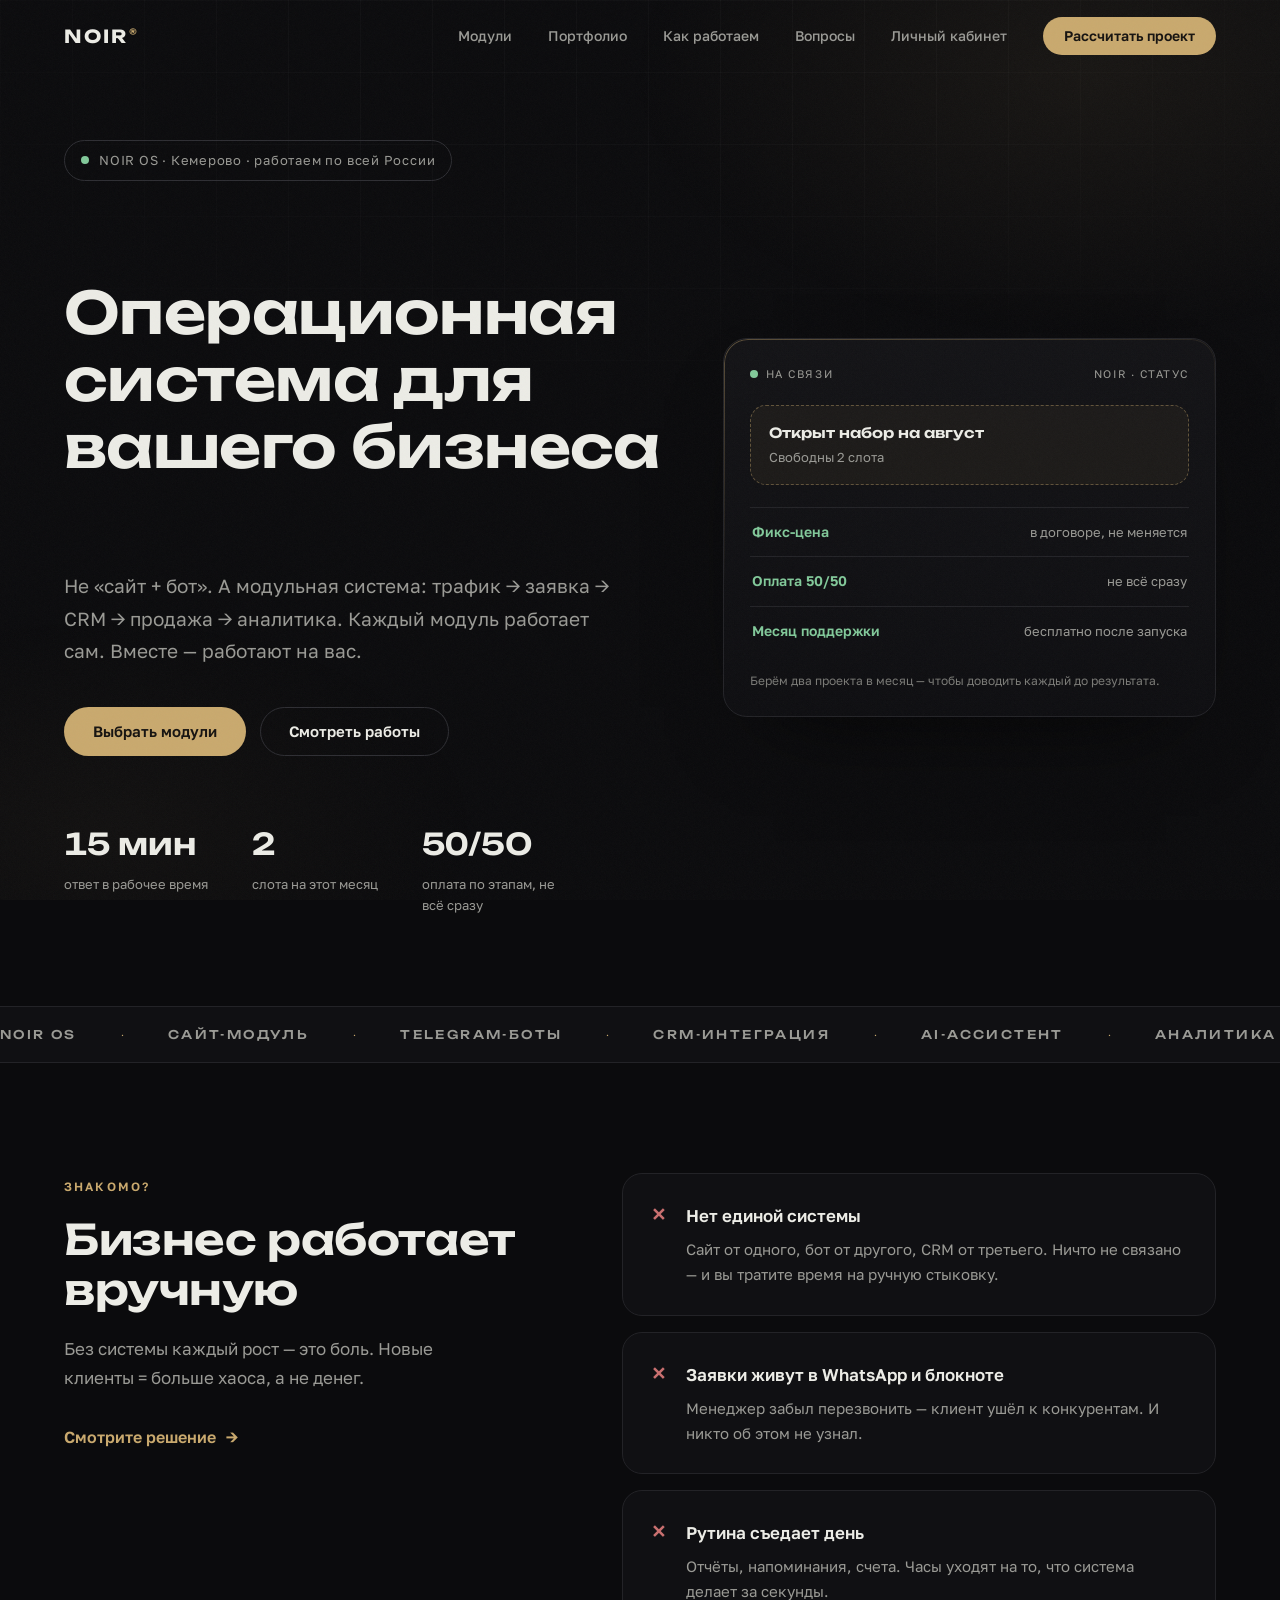
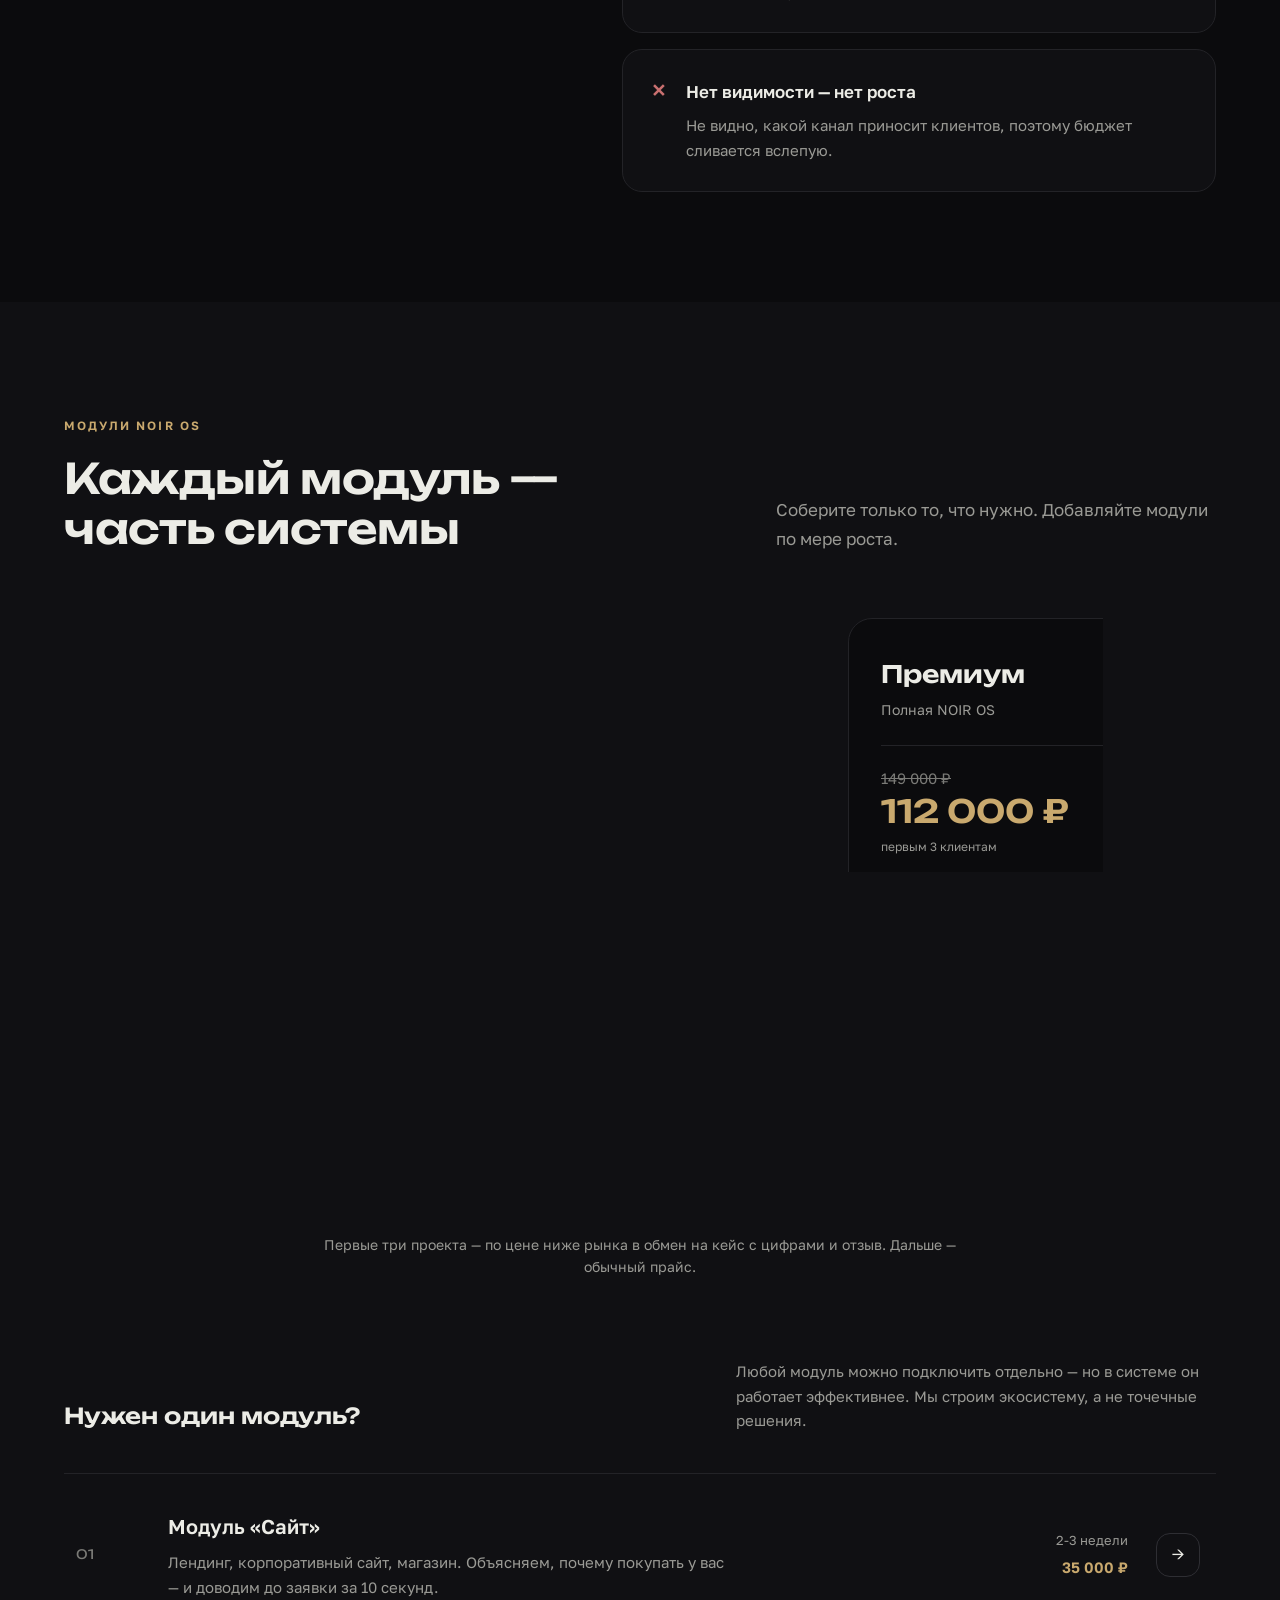
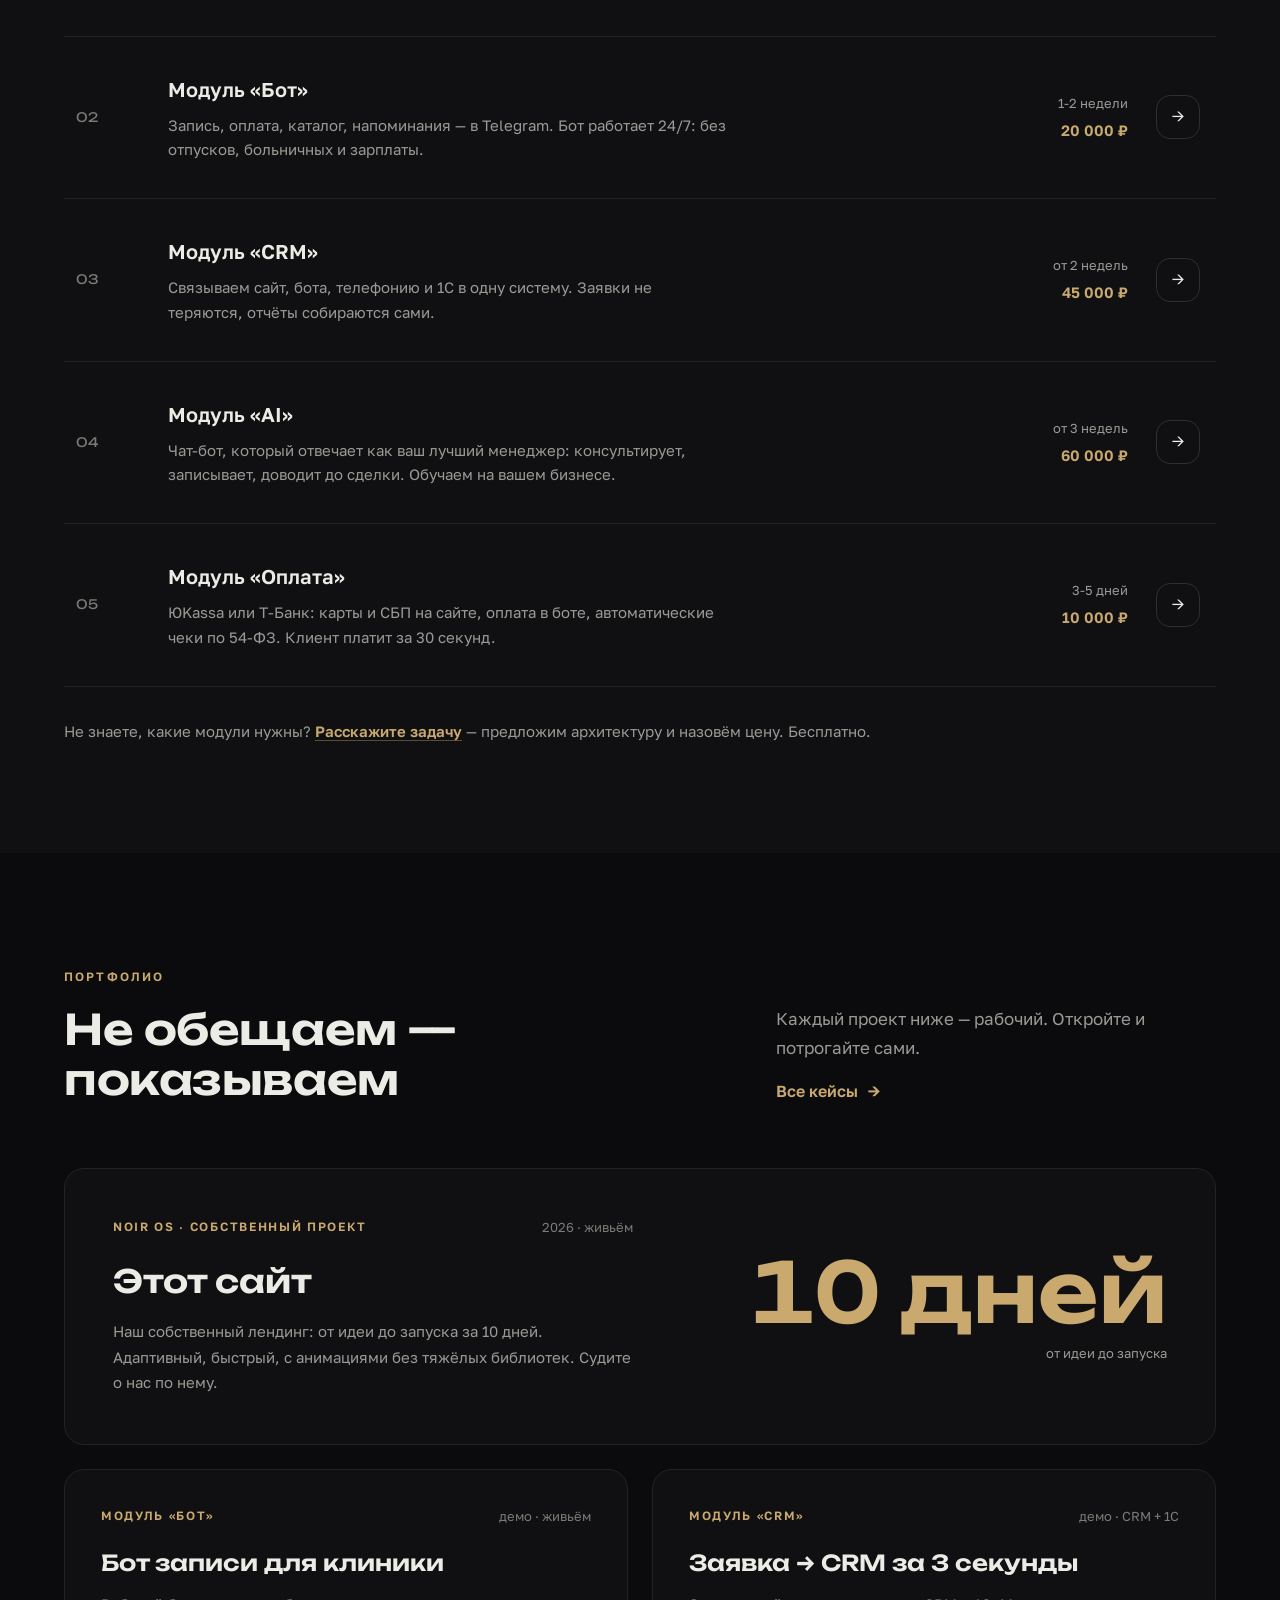
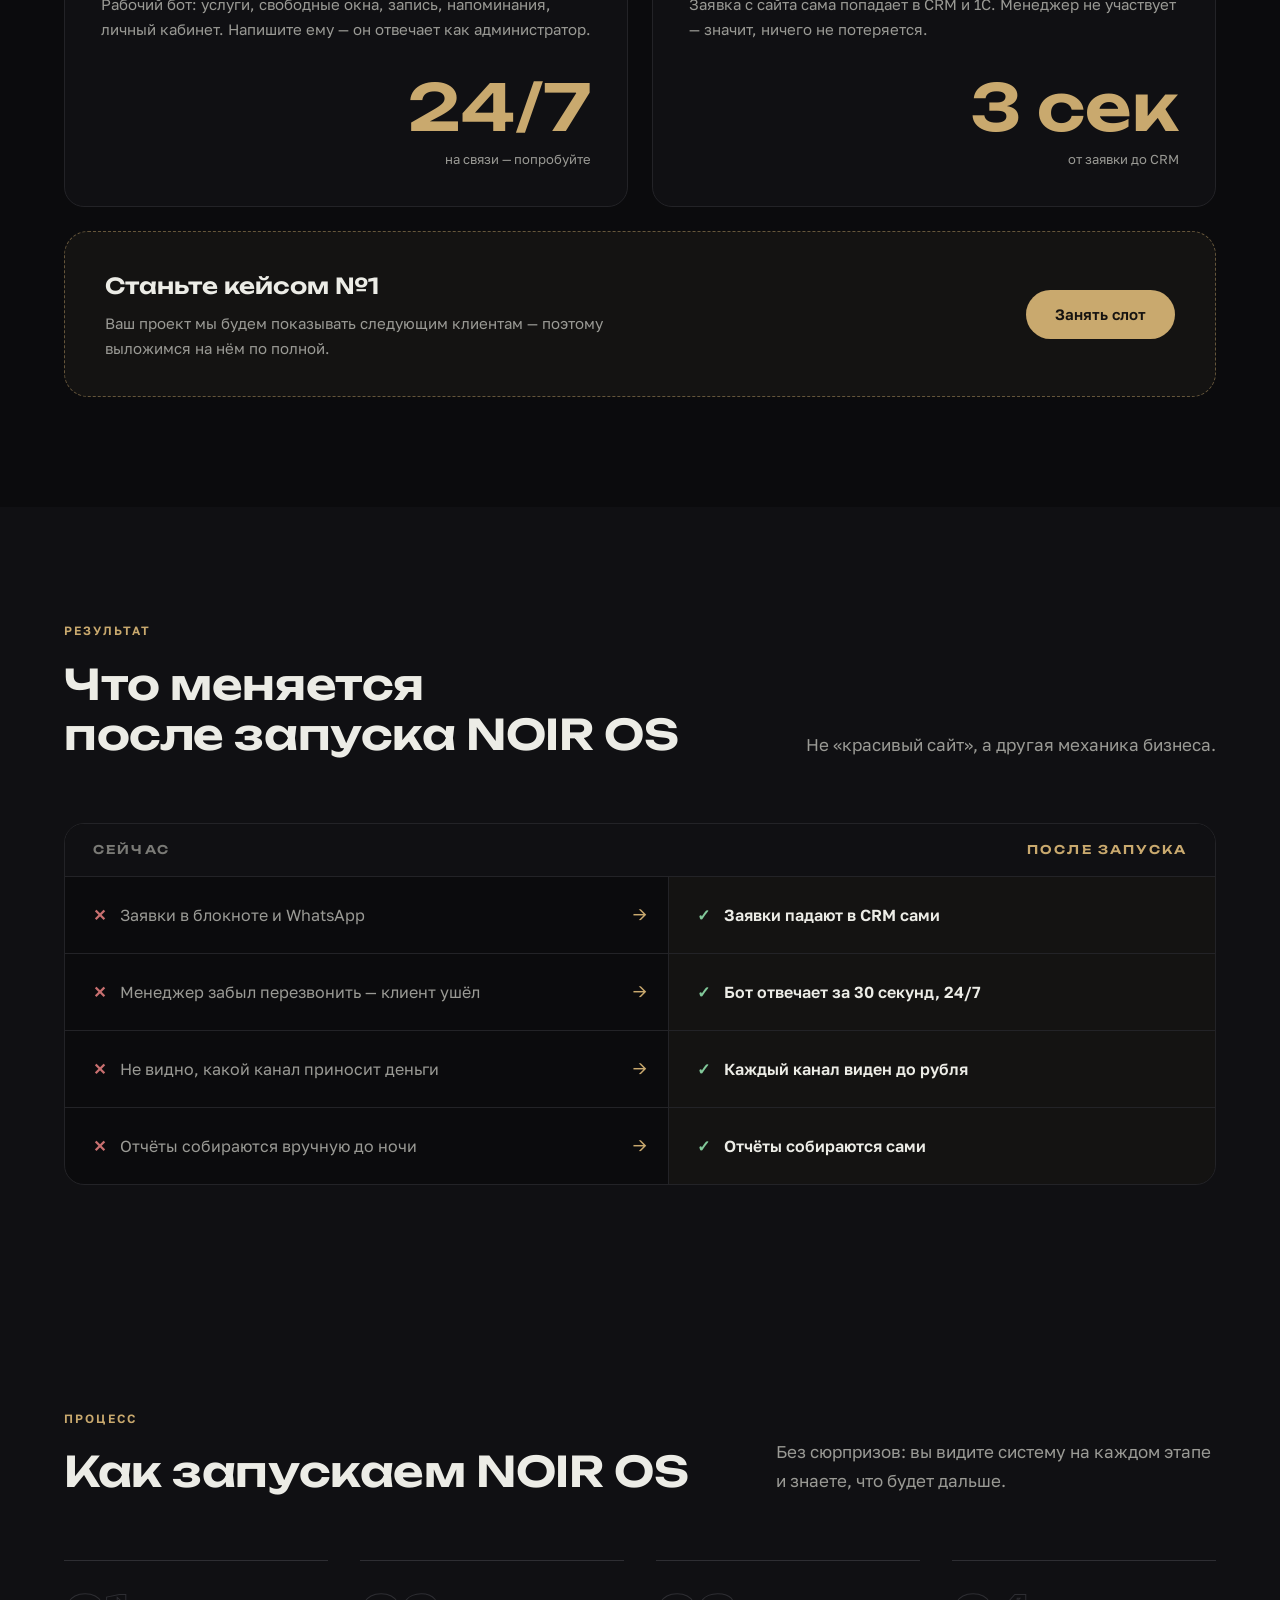
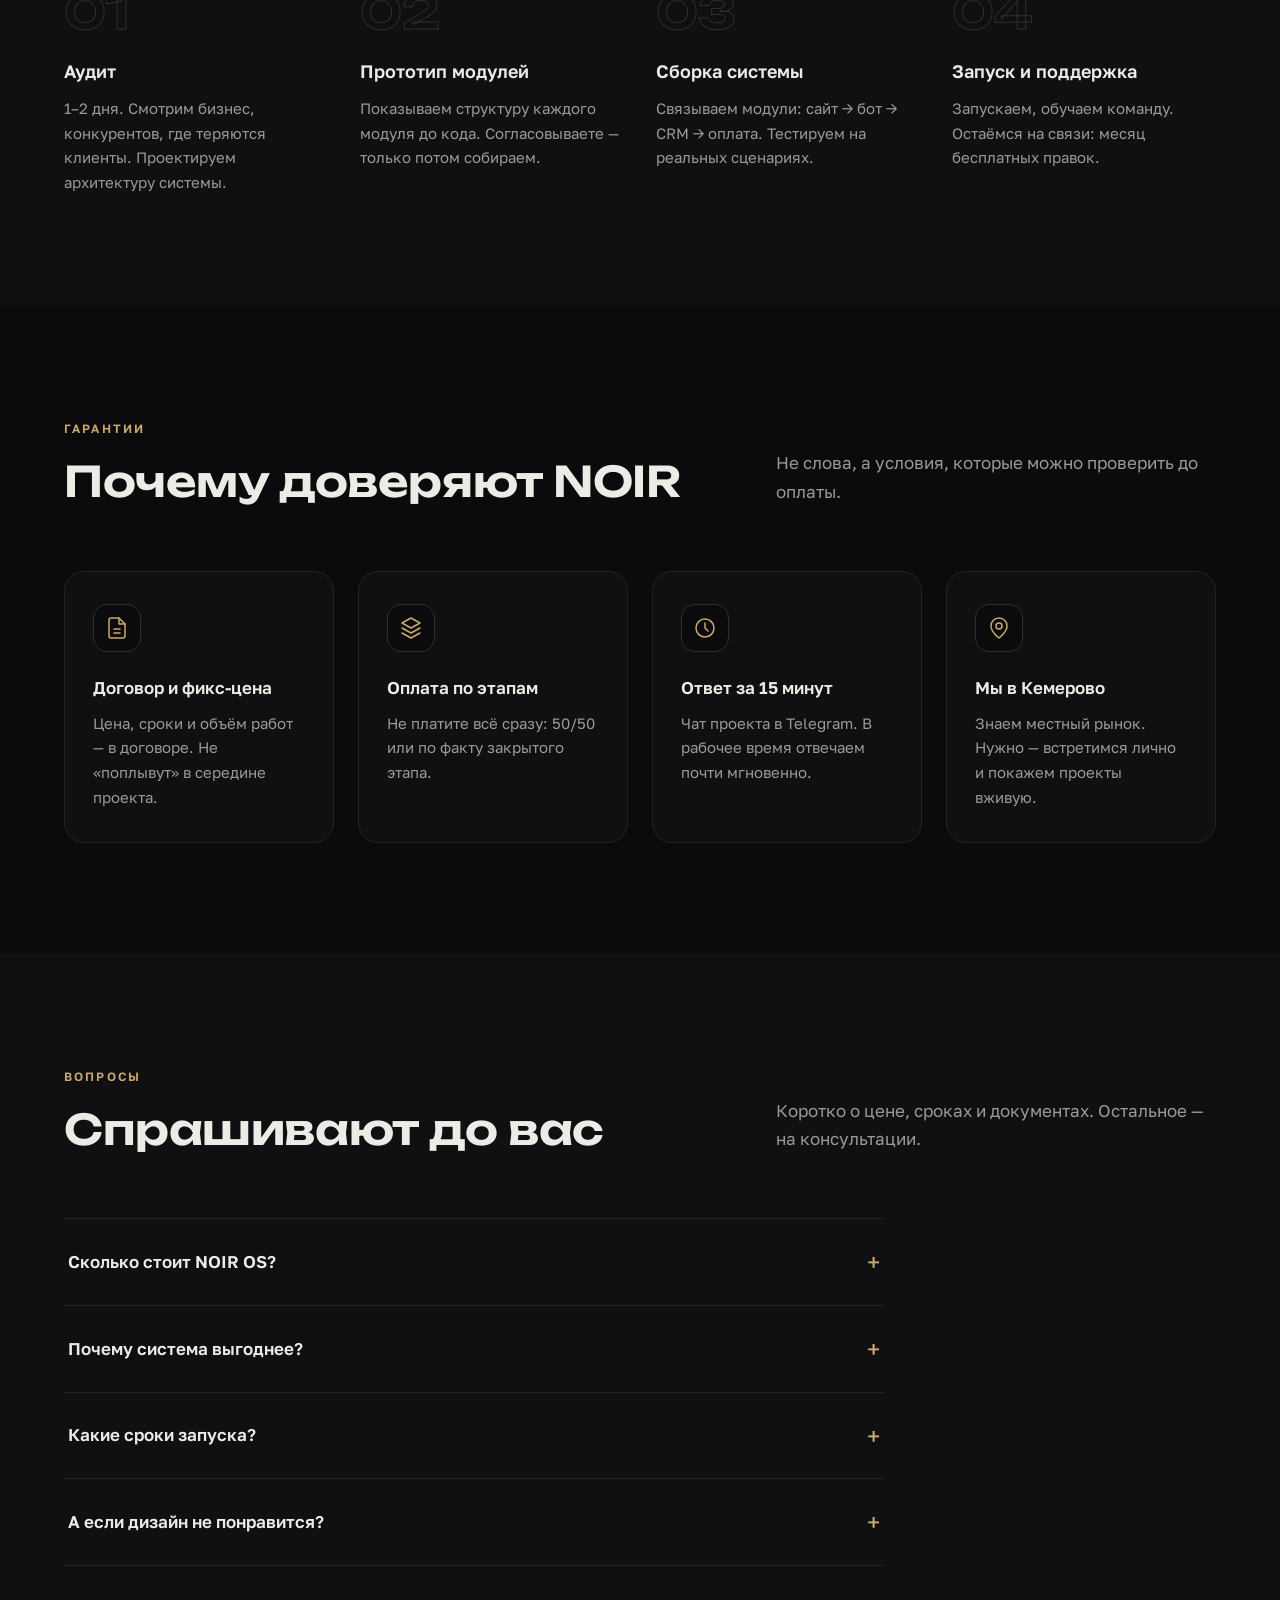
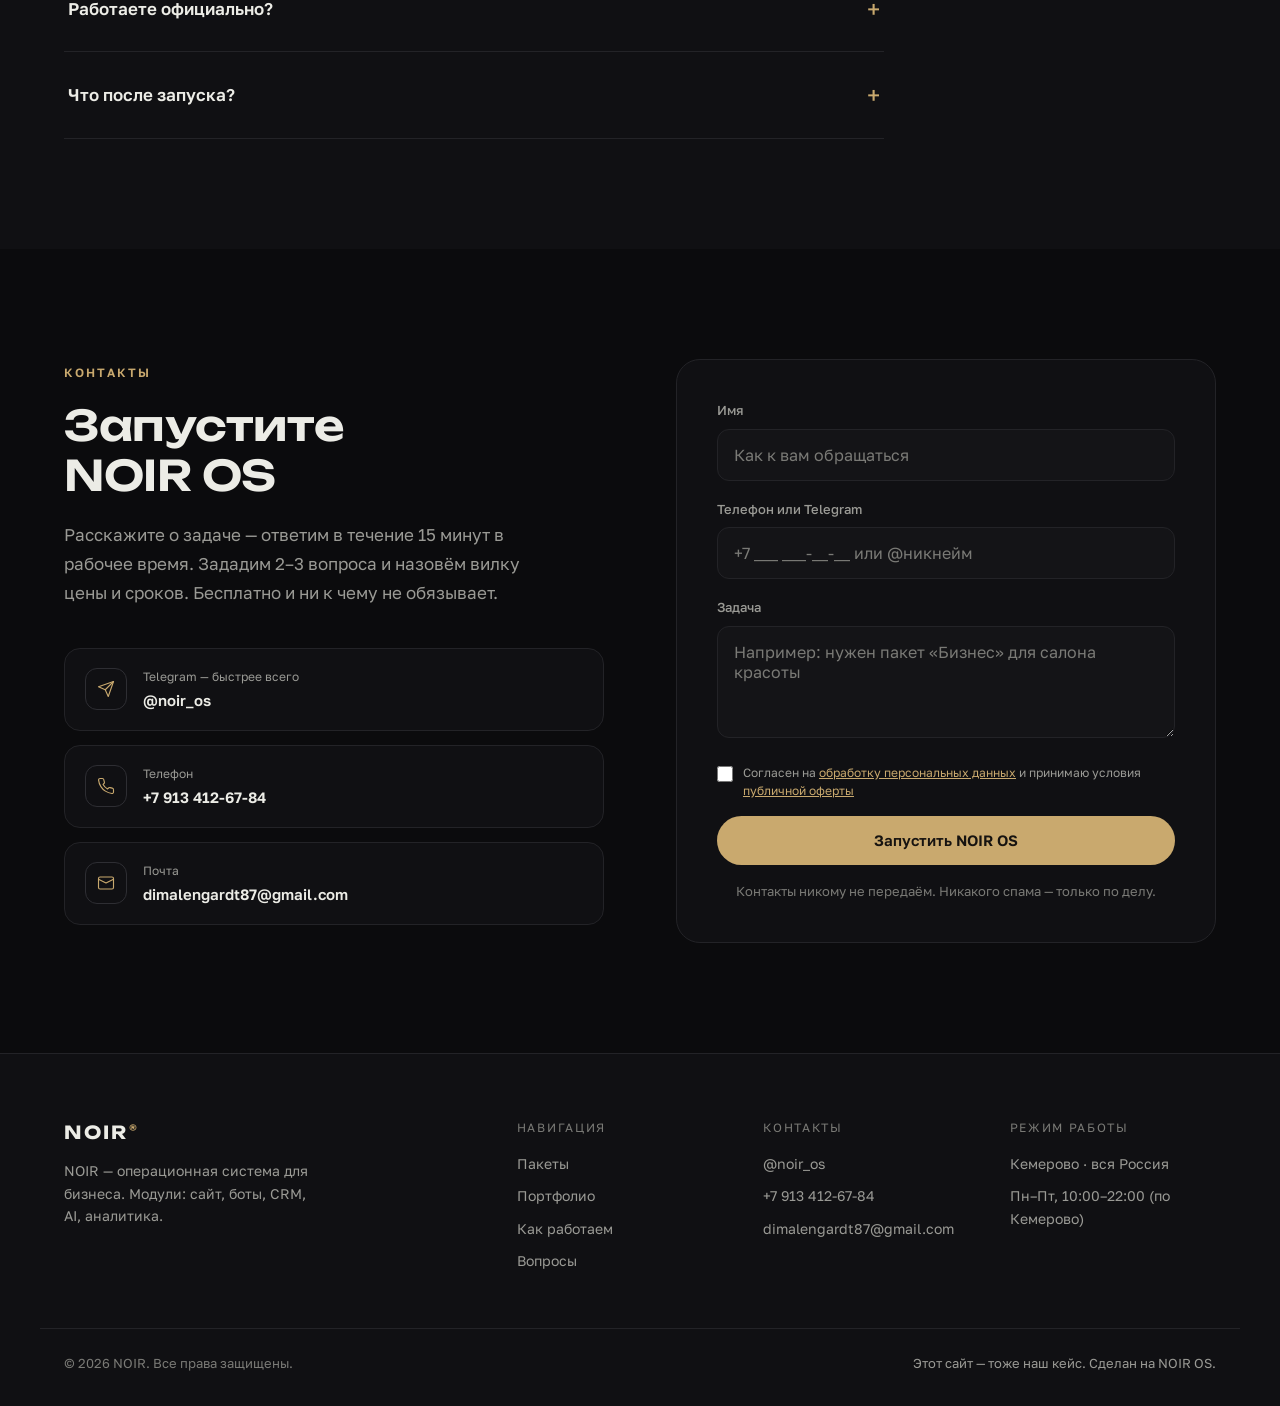
==== commit 5bc79816: "Update index.html" ====
--- a/index.html
+++ b/index.html
@@ -28,7 +28,7 @@
   "name": "NOIR — цифровая студия",
   "description": "Модульная цифровая система для бизнеса: сайт, Telegram-бот, CRM, AI-ассистент, онлайн-оплата. Кемерово, работаем по всей России.",
   "url": "https://www.noiros.ru",
-  "telephone": "+7 951 592-26-18",
+  "telephone": "+7 913 412-67-84",
   "email": "dimalengardt87@gmail.com",
   "address": {
     "@type": "PostalAddress",
@@ -632,7 +632,7 @@
           </a>
           <a class="method" href="tel:+79515922618" data-reveal style="--d:.06s">
             <span class="method-ico"><svg width="18" height="18" viewBox="0 0 24 24" fill="none" stroke="currentColor" stroke-width="1.5" stroke-linecap="round" stroke-linejoin="round"><path d="M22 16.92v3a2 2 0 0 1-2.18 2 19.79 19.79 0 0 1-8.63-3.07 19.5 19.5 0 0 1-6-6 19.79 19.79 0 0 1-3.07-8.67A2 2 0 0 1 4.11 2h3a2 2 0 0 1 2 1.72c.13.96.36 1.9.7 2.81a2 2 0 0 1-.45 2.11L8.09 9.91a16 16 0 0 0 6 6l1.27-1.27a2 2 0 0 1 2.11-.45c.91.34 1.85.57 2.81.7A2 2 0 0 1 22 16.92z"/></svg></span>
-            <span><span class="method-label">Телефон</span><span class="method-value">+7 951 592-26-18</span></span>
+            <span><span class="method-label">Телефон</span><span class="method-value">+7 913 412-67-84</span></span>
           </a>
           <a class="method" href="mailto:dimalengardt87@gmail.com" data-reveal style="--d:.12s">
             <span class="method-ico"><svg width="18" height="18" viewBox="0 0 24 24" fill="none" stroke="currentColor" stroke-width="1.5" stroke-linecap="round" stroke-linejoin="round"><rect x="2" y="4" width="20" height="16" rx="2"/><path d="m22 7-10 5L2 7"/></svg></span>
@@ -682,7 +682,7 @@
     <div class="footer-col">
       <span class="footer-cap">Контакты</span>
       <a href="https://t.me/noir_os" target="_blank" rel="noopener">@noir_os</a>
-      <a href="tel:+79515922618">+7 951 592-26-18</a>
+      <a href="tel:+79515922618">+7 913 412-67-84</a>
       <a href="mailto:dimalengardt87@gmail.com">dimalengardt87@gmail.com</a>
     </div>
     <div class="footer-col">
--- a/styles.css
+++ b/styles.css
@@ -818,10 +818,8 @@
 
 /* 3. Magnetic Button — магнитный эффект */
 .magnetic-btn {
-  transition: transform 0.3s cubic-bezier(0.16, 1, 0.3, 1);
-}
-.magnetic-btn:hover {
-  transform: scale(1.05);
+  transition: transform 0.15s cubic-bezier(0.33, 1, 0.68, 1);
+  will-change: transform;
 }
 
 /* 4. Smooth Parallax — параллакс при скролле */
@@ -834,11 +832,7 @@
   font-variant-numeric: tabular-nums;
 }
 
-/* 6. Line Draw — рисующаяся линия */
-.line-draw {
-  position: relative;
-  overflow: hidden;
-}
+/* 6. Line Draw — линия появляется при наведении */
 .line-draw::after {
   content: '';
   position: absolute;
@@ -847,9 +841,9 @@
   width: 0;
   height: 2px;
   background: var(--accent);
-  transition: width 1.2s cubic-bezier(0.16, 1, 0.3, 1);
-}
-.line-draw.revealed::after {
+  transition: width 0.4s cubic-bezier(0.16, 1, 0.3, 1);
+}
+.line-draw:hover::after {
   width: 100%;
 }
 
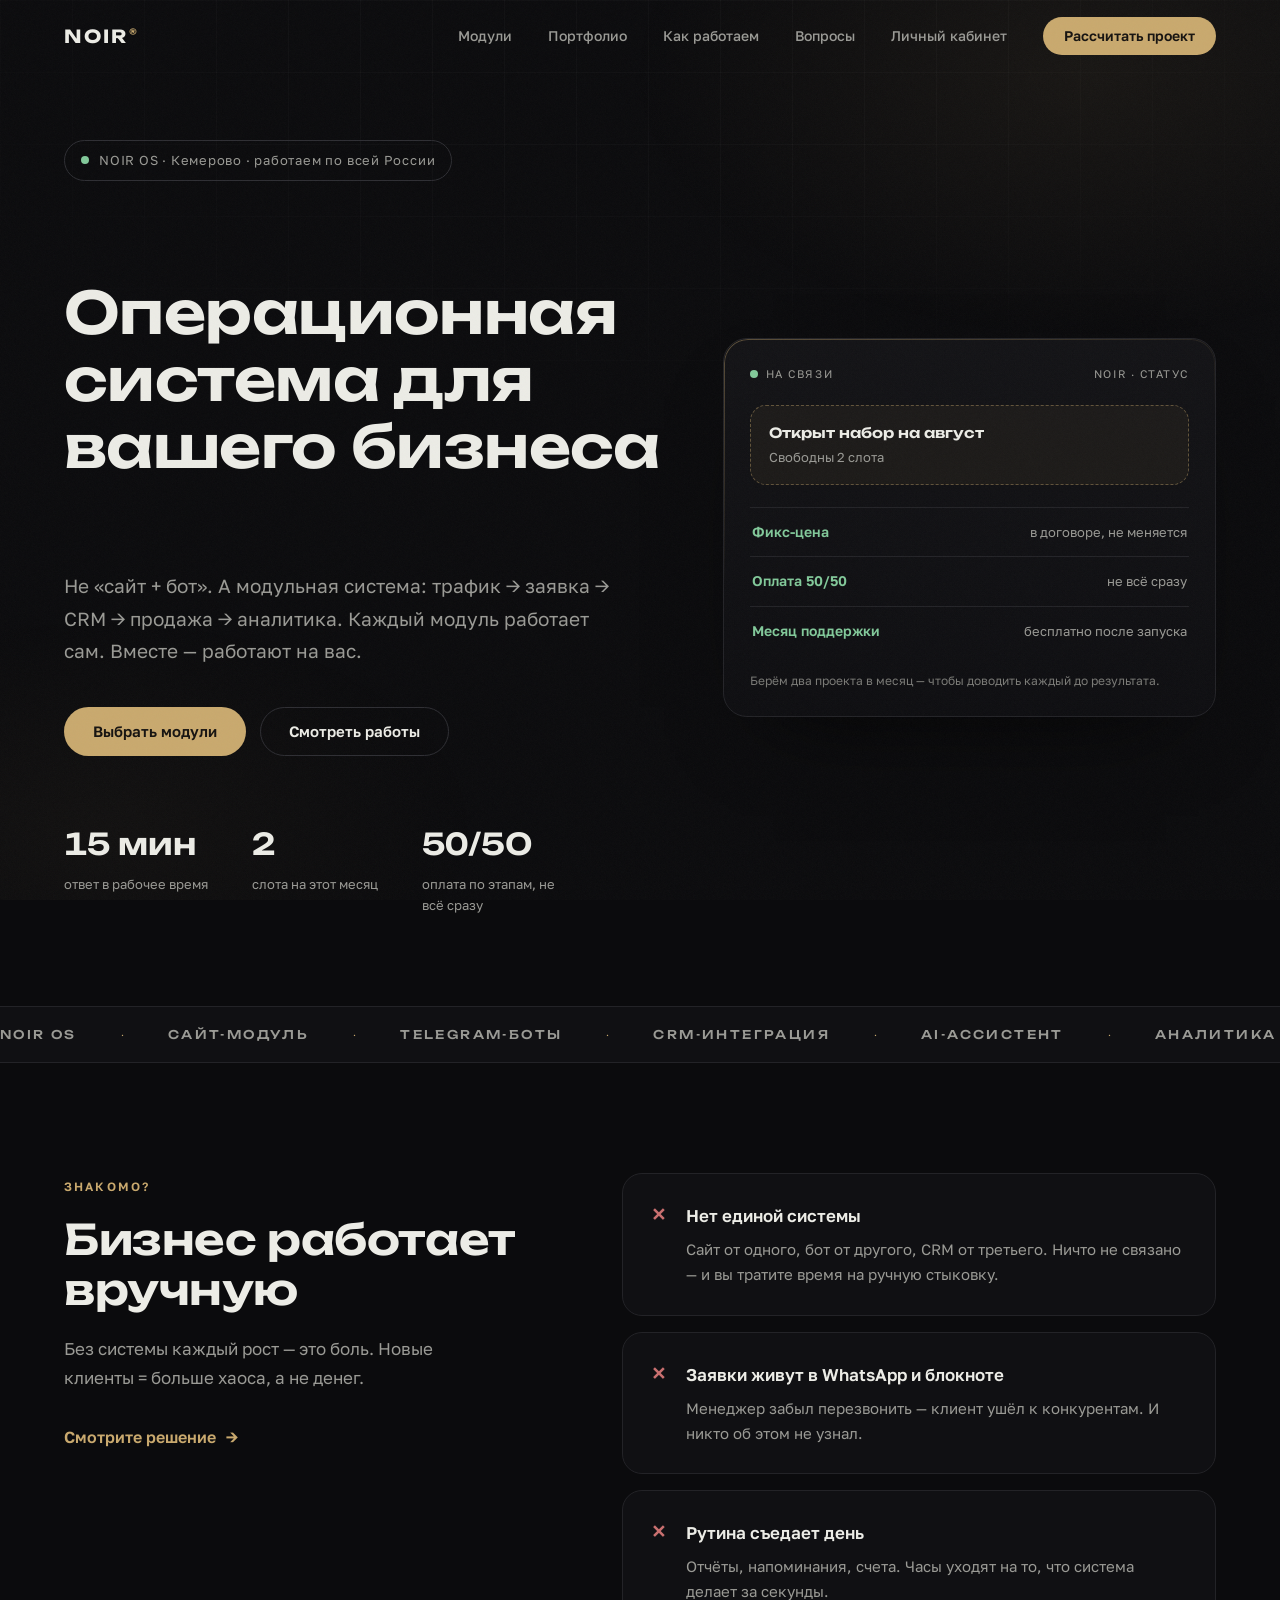
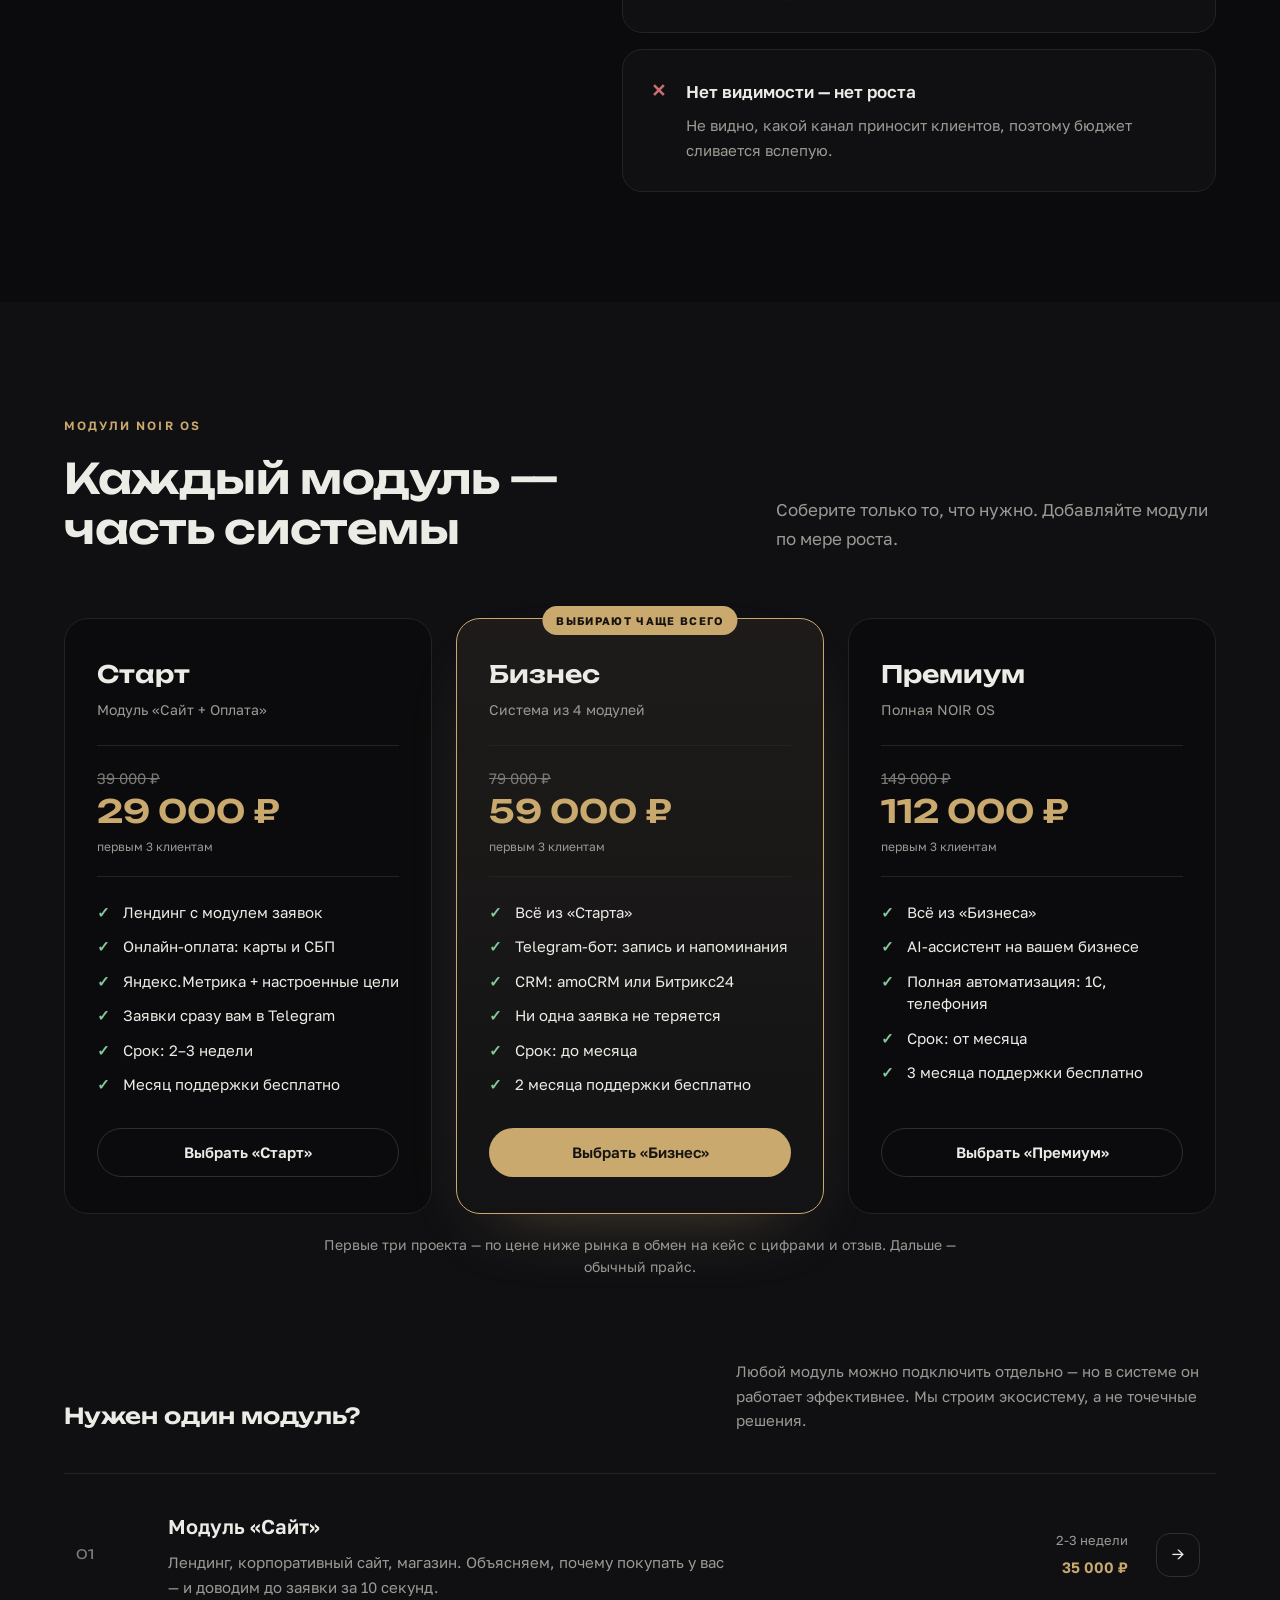
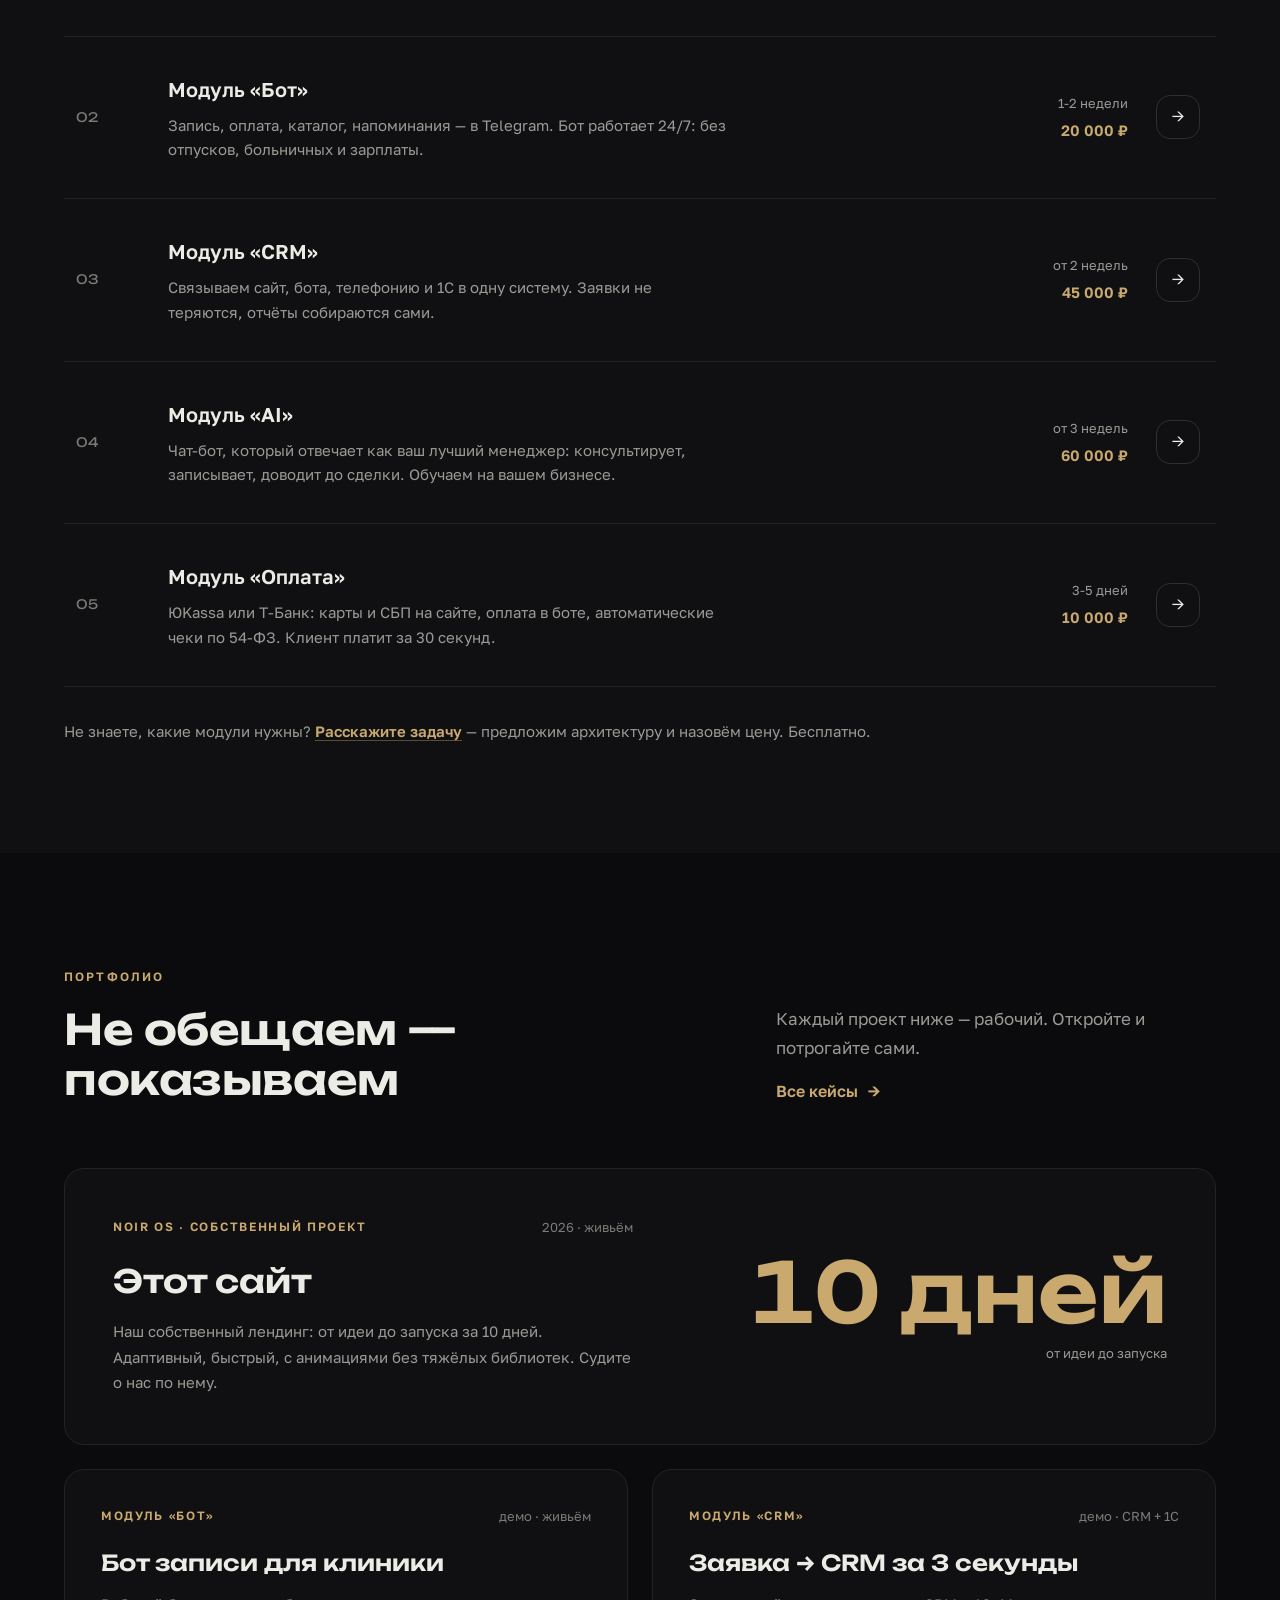
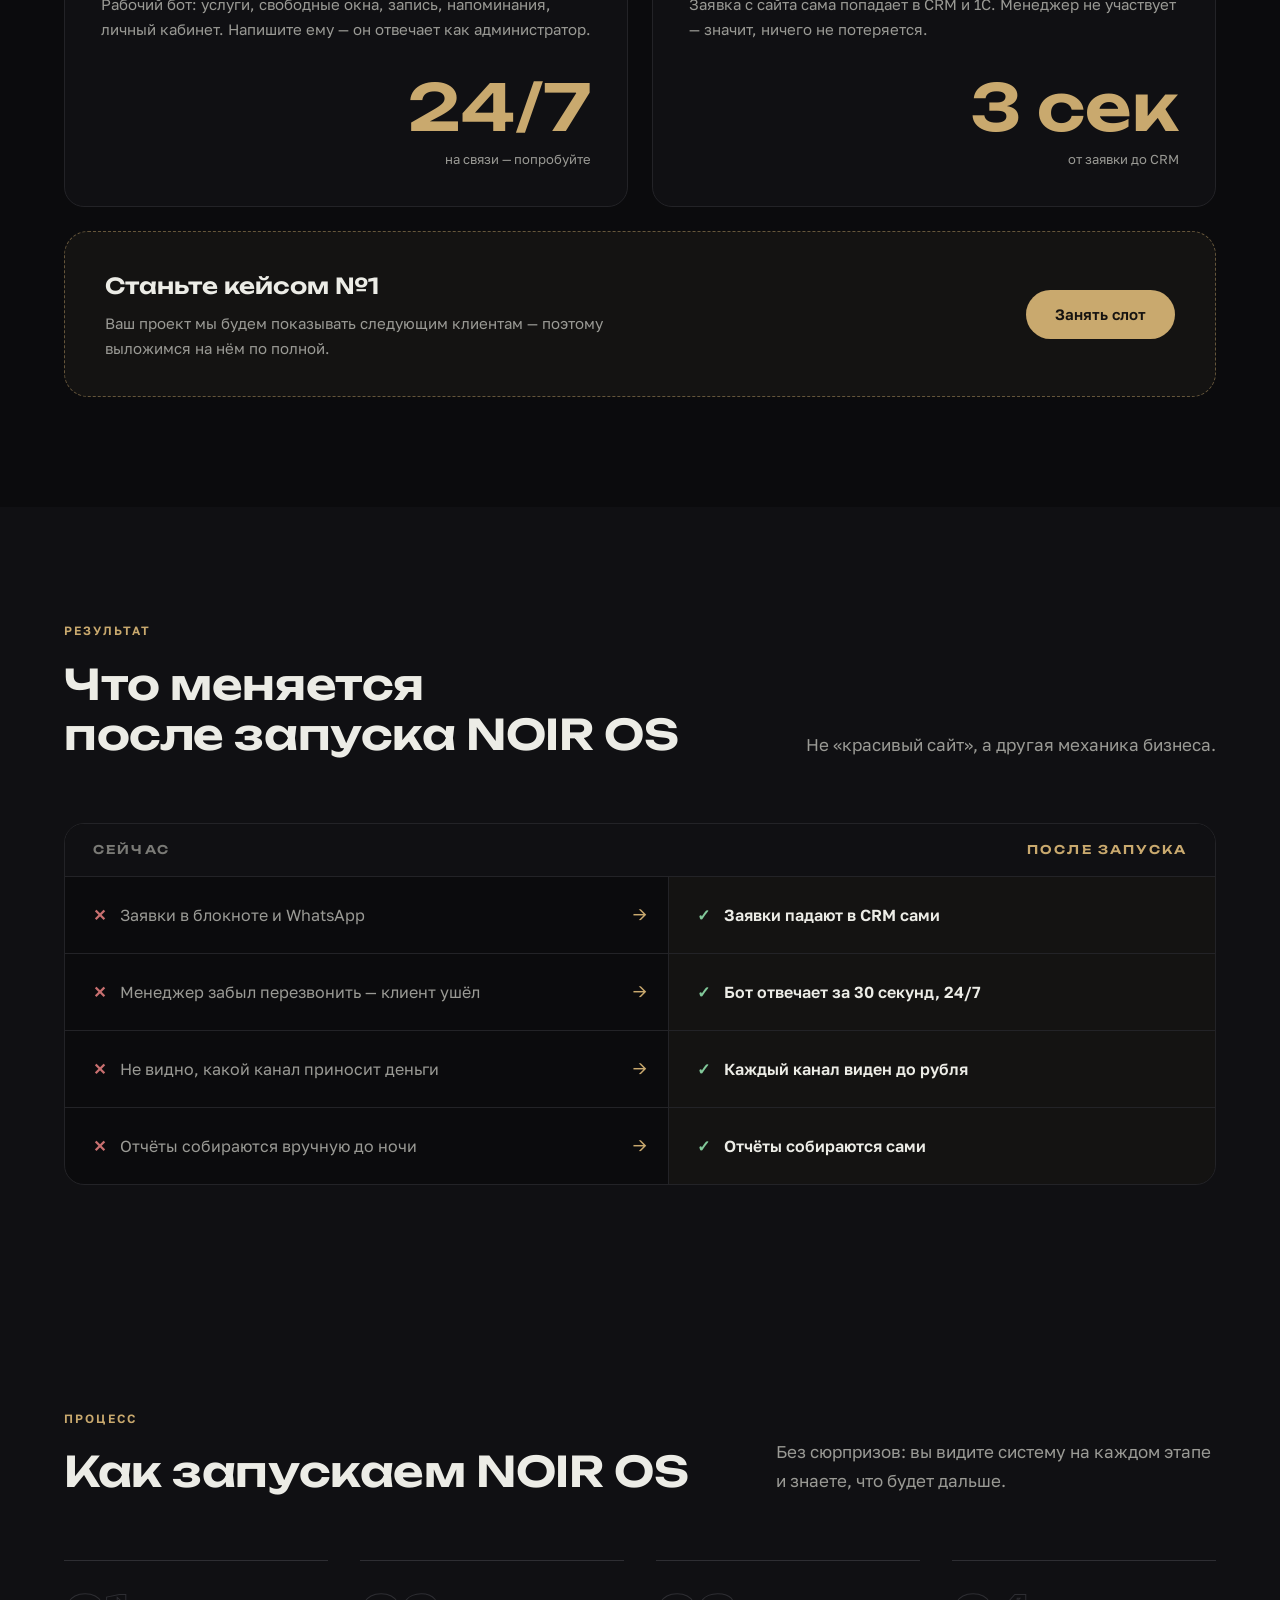
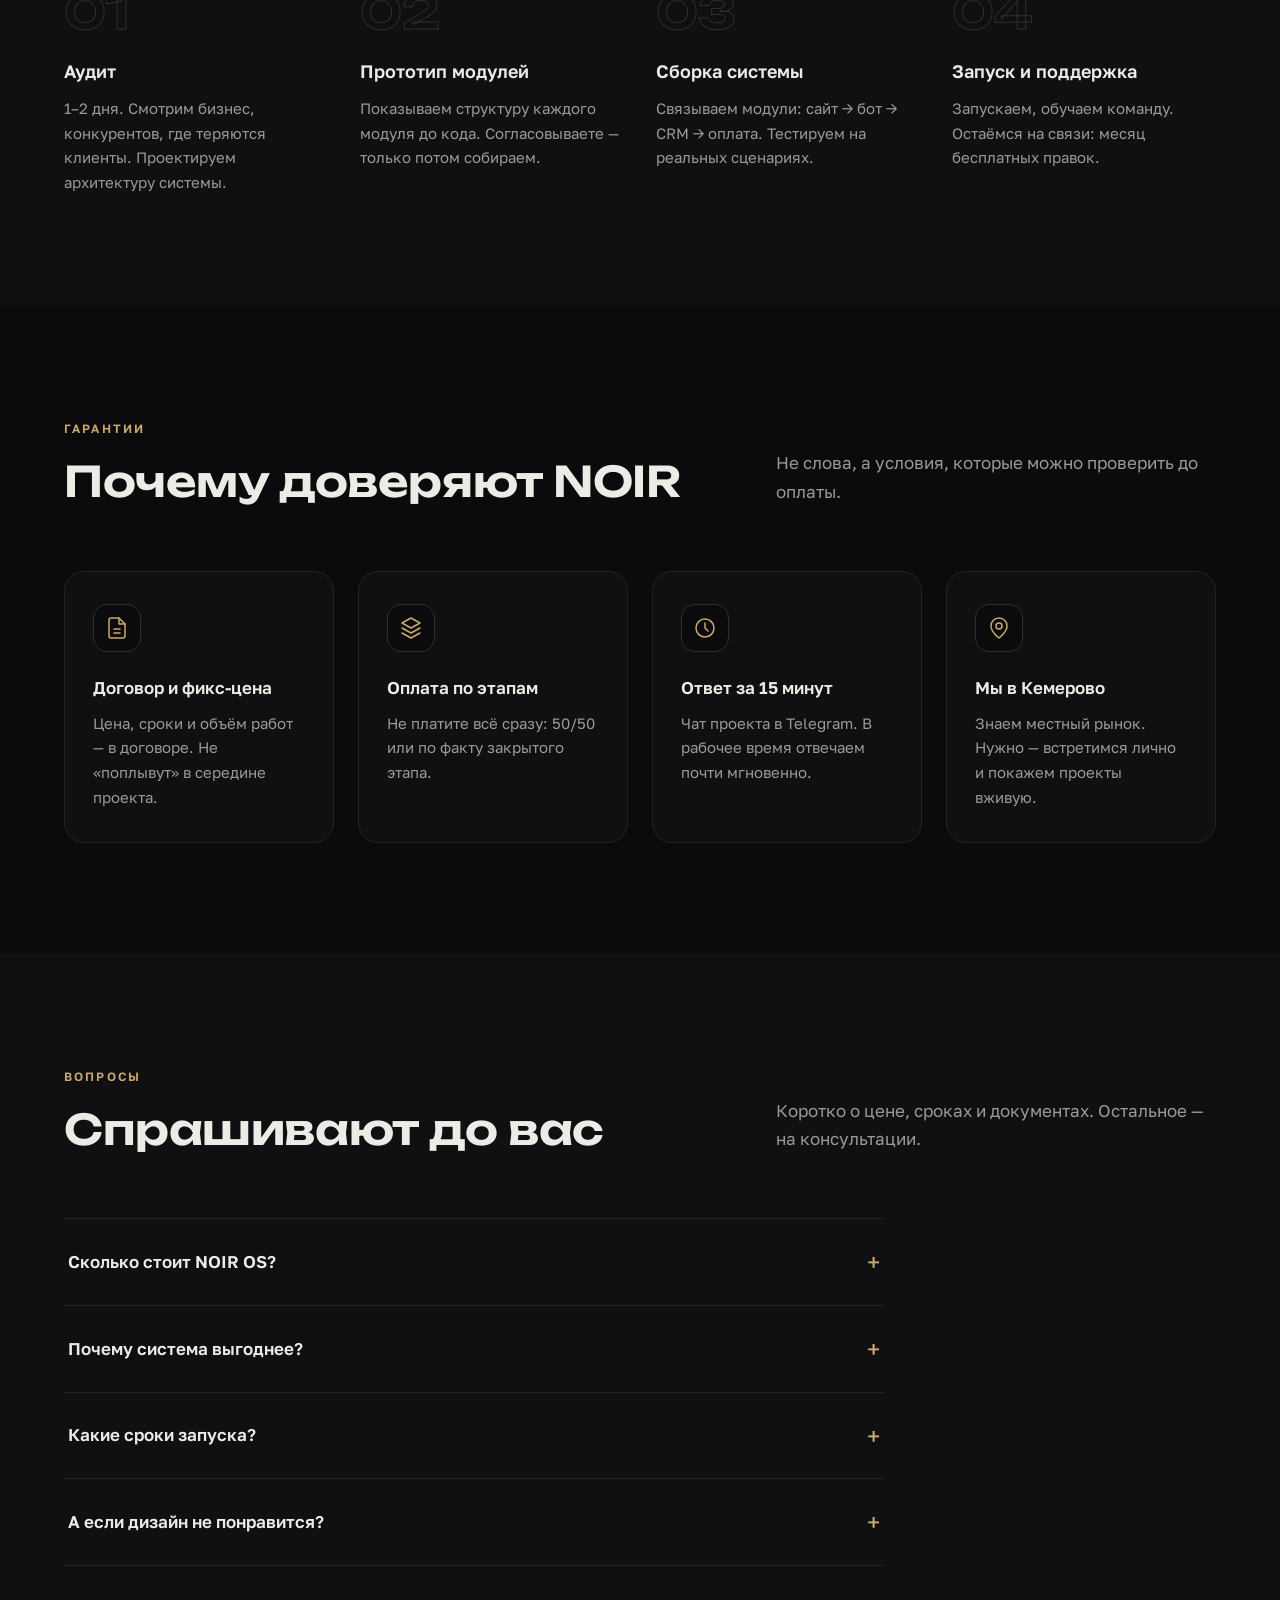
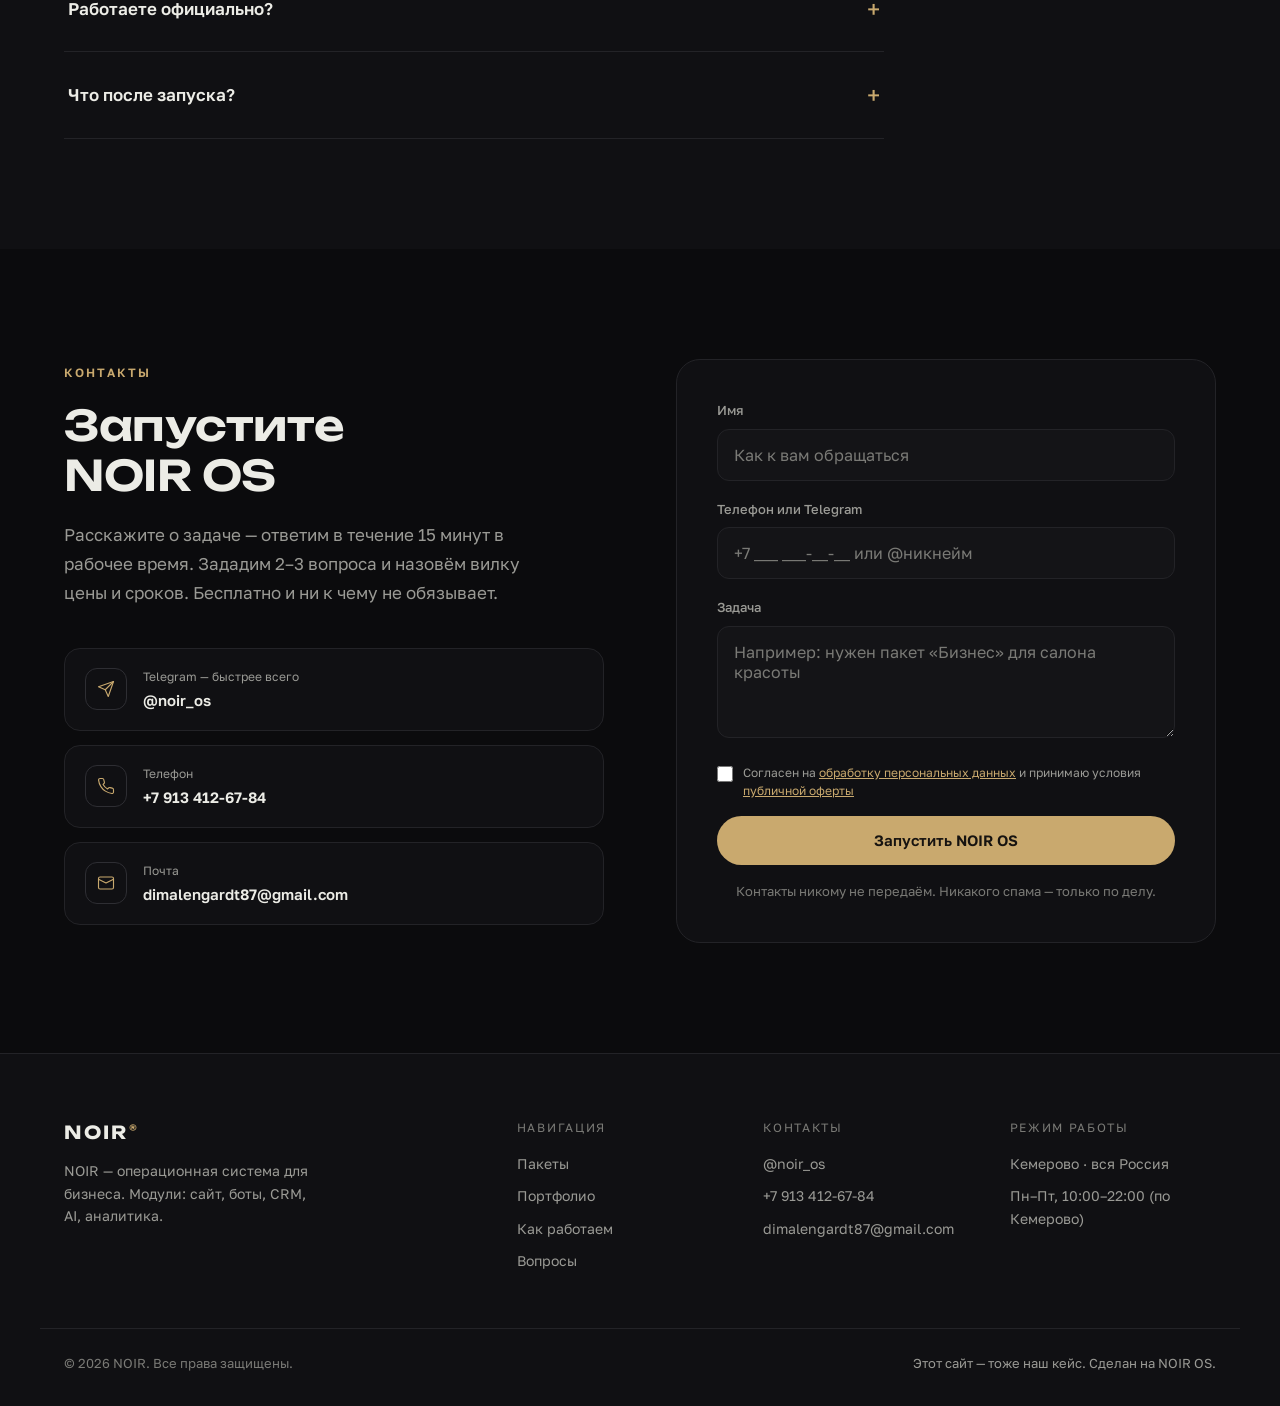
==== commit 5febc578: "Update index.html" ====
--- a/index.html
+++ b/index.html
@@ -143,7 +143,6 @@
 
 <div class="grain" aria-hidden="true"></div>
 
-<!-- ШАПКА -->
 <header id="nav">
   <div class="container nav-inner">
     <a href="#hero" class="logo">NOIR<span>®</span></a>
@@ -161,7 +160,6 @@
   </div>
 </header>
 
-<!-- МОБИЛЬНОЕ МЕНЮ -->
 <div id="mobileMenu" class="mobile-menu">
   <nav class="mobile-nav" aria-label="Мобильная навигация">
     <a class="mobile-link" href="#services">Модули</a>
@@ -176,7 +174,6 @@
 
 <main>
 
-  <!-- ГЛАВНЫЙ ЭКРАН -->
    <section id="hero" class="gradient-shift">
     <div class="container hero-grid">
       <div class="hero-copy">
@@ -229,7 +226,6 @@
     </div>
   </section>
 
-  <!-- БЕГУЩАЯ СТРОКА -->
   <div class="marquee" aria-hidden="true">
     <div class="marquee-track">
       <div class="marquee-group">
@@ -241,7 +237,6 @@
     </div>
   </div>
 
-  <!-- БОЛИ -->
   <section id="problems">
     <div class="container split">
       <div class="split-left">
@@ -271,7 +266,6 @@
     </div>
   </section>
 
-  <!-- ПАКЕТЫ И УСЛУГИ -->
   <section id="services">
     <div class="container">
       <div class="section-head">
@@ -406,7 +400,6 @@
     </div>
   </section>
 
-  <!-- ПОРТФОЛИО -->
   <section id="cases">
     <div class="container">
       <div class="section-head">
@@ -468,7 +461,6 @@
     </div>
   </section>
 
-  <!-- РЕЗУЛЬТАТ: ДО / ПОСЛЕ -->
   <section id="result">
     <div class="container">
       <div class="section-head">
@@ -509,7 +501,6 @@
     </div>
   </section>
 
-  <!-- ПРОЦЕСС -->
   <section id="process">
     <div class="container">
       <div class="section-head">
@@ -544,7 +535,6 @@
     </div>
   </section>
 
-  <!-- ГАРАНТИИ -->
   <section id="trust">
     <div class="container">
       <div class="section-head">
@@ -579,7 +569,6 @@
     </div>
   </section>
 
-  <!-- ВОПРОСЫ -->
   <section id="faq">
     <div class="container">
       <div class="section-head">
@@ -618,7 +607,6 @@
     </div>
   </section>
 
-  <!-- КОНТАКТ -->
   <section id="contact">
     <div class="container contact-grid">
       <div class="contact-info">
@@ -665,7 +653,6 @@
     </section>
 </main>
 
-<!-- Подвал -->
 <footer id="footer">
   <div class="container footer-grid">
     <div>
@@ -682,7 +669,7 @@
     <div class="footer-col">
       <span class="footer-cap">Контакты</span>
       <a href="https://t.me/noir_os" target="_blank" rel="noopener">@noir_os</a>
-      <a href="tel:+79515922618">+7 913 412-67-84</a>
+      <a href="tel:+79134126784">+7 913 412-67-84</a>
       <a href="mailto:dimalengardt87@gmail.com">dimalengardt87@gmail.com</a>
     </div>
     <div class="footer-col">
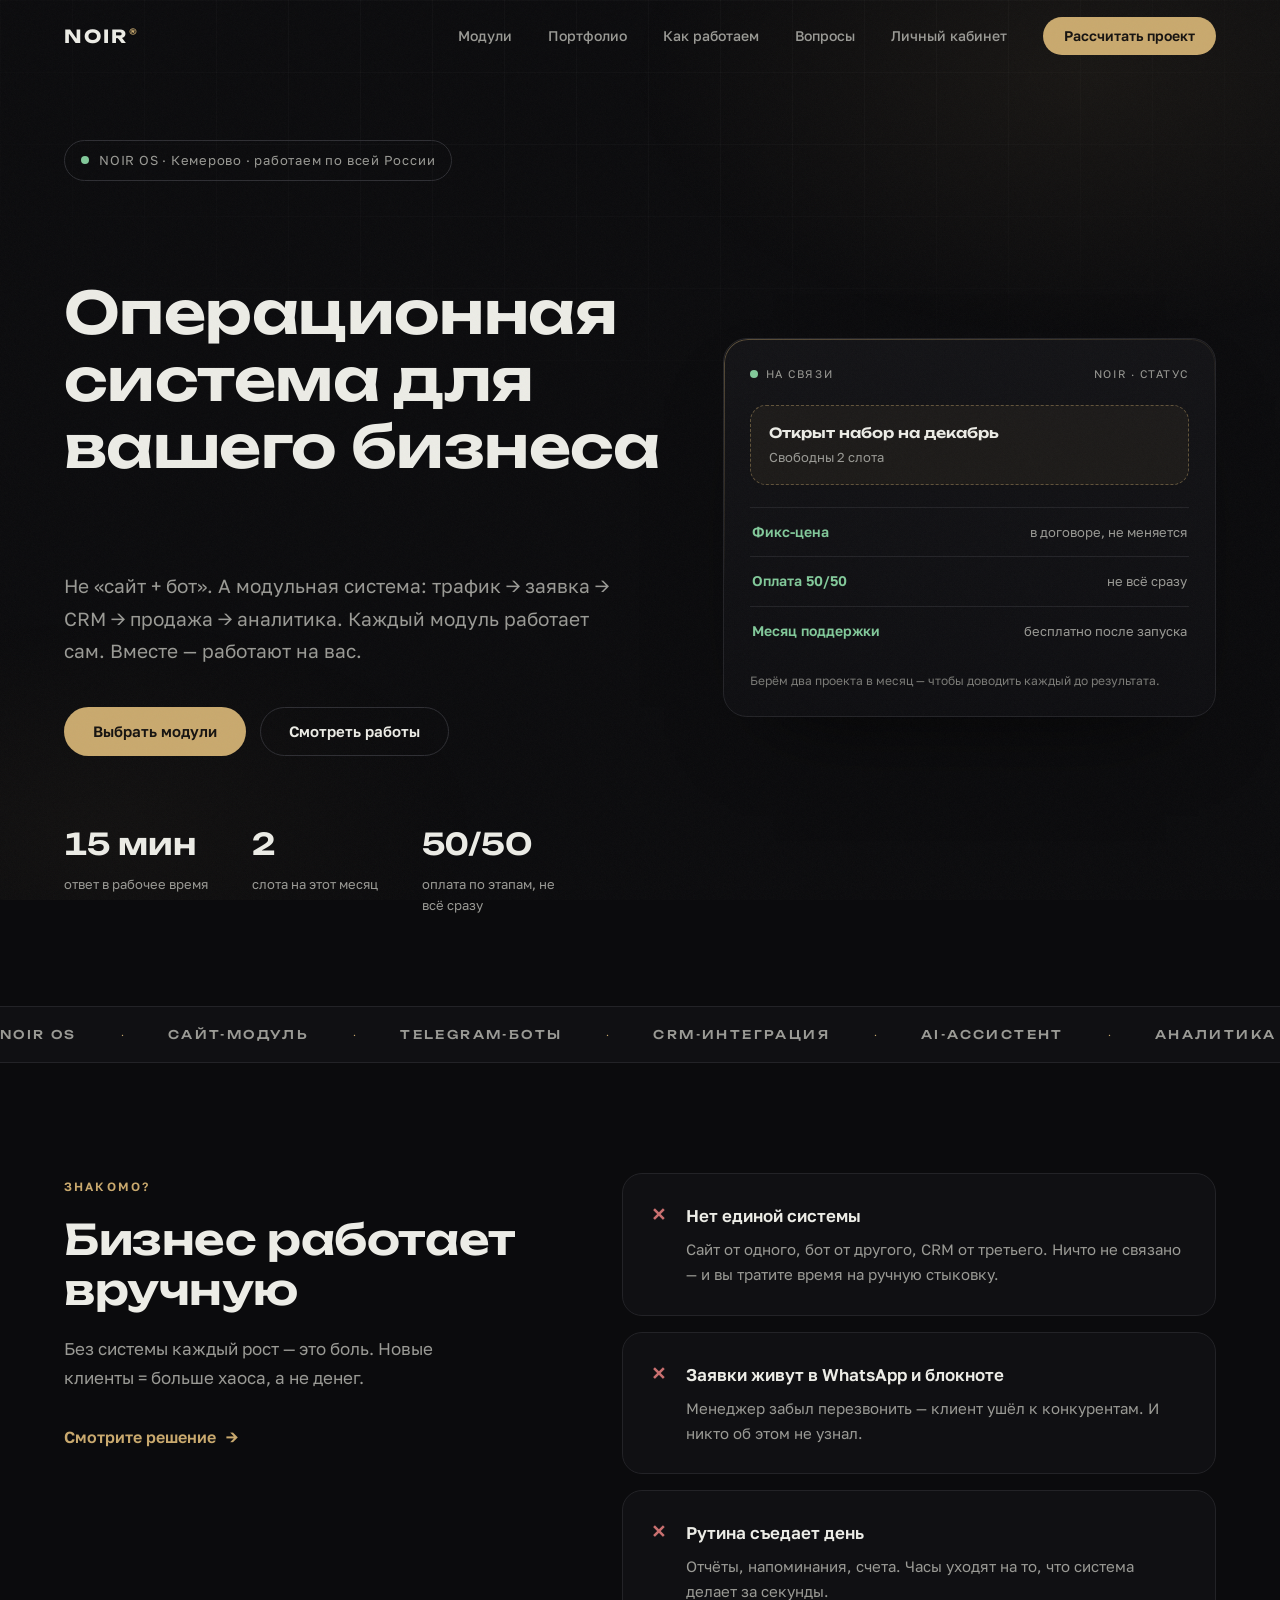
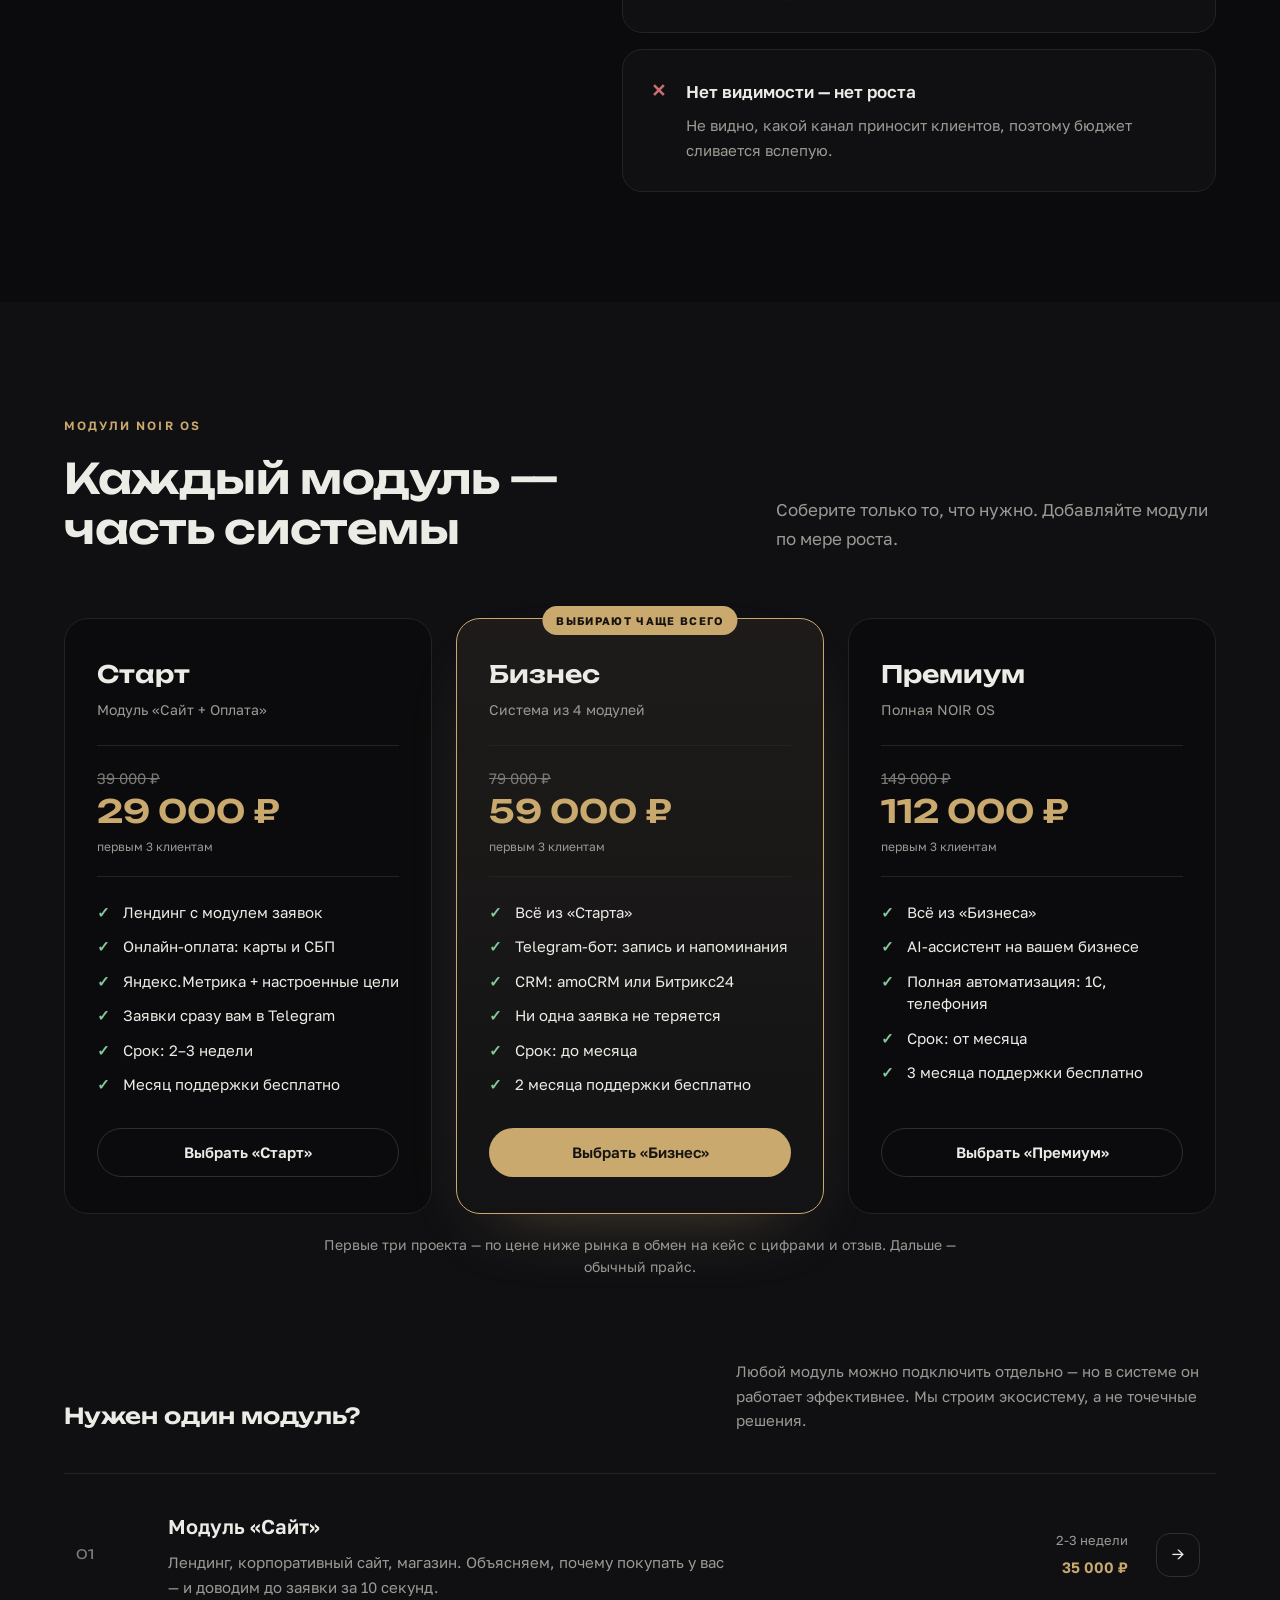
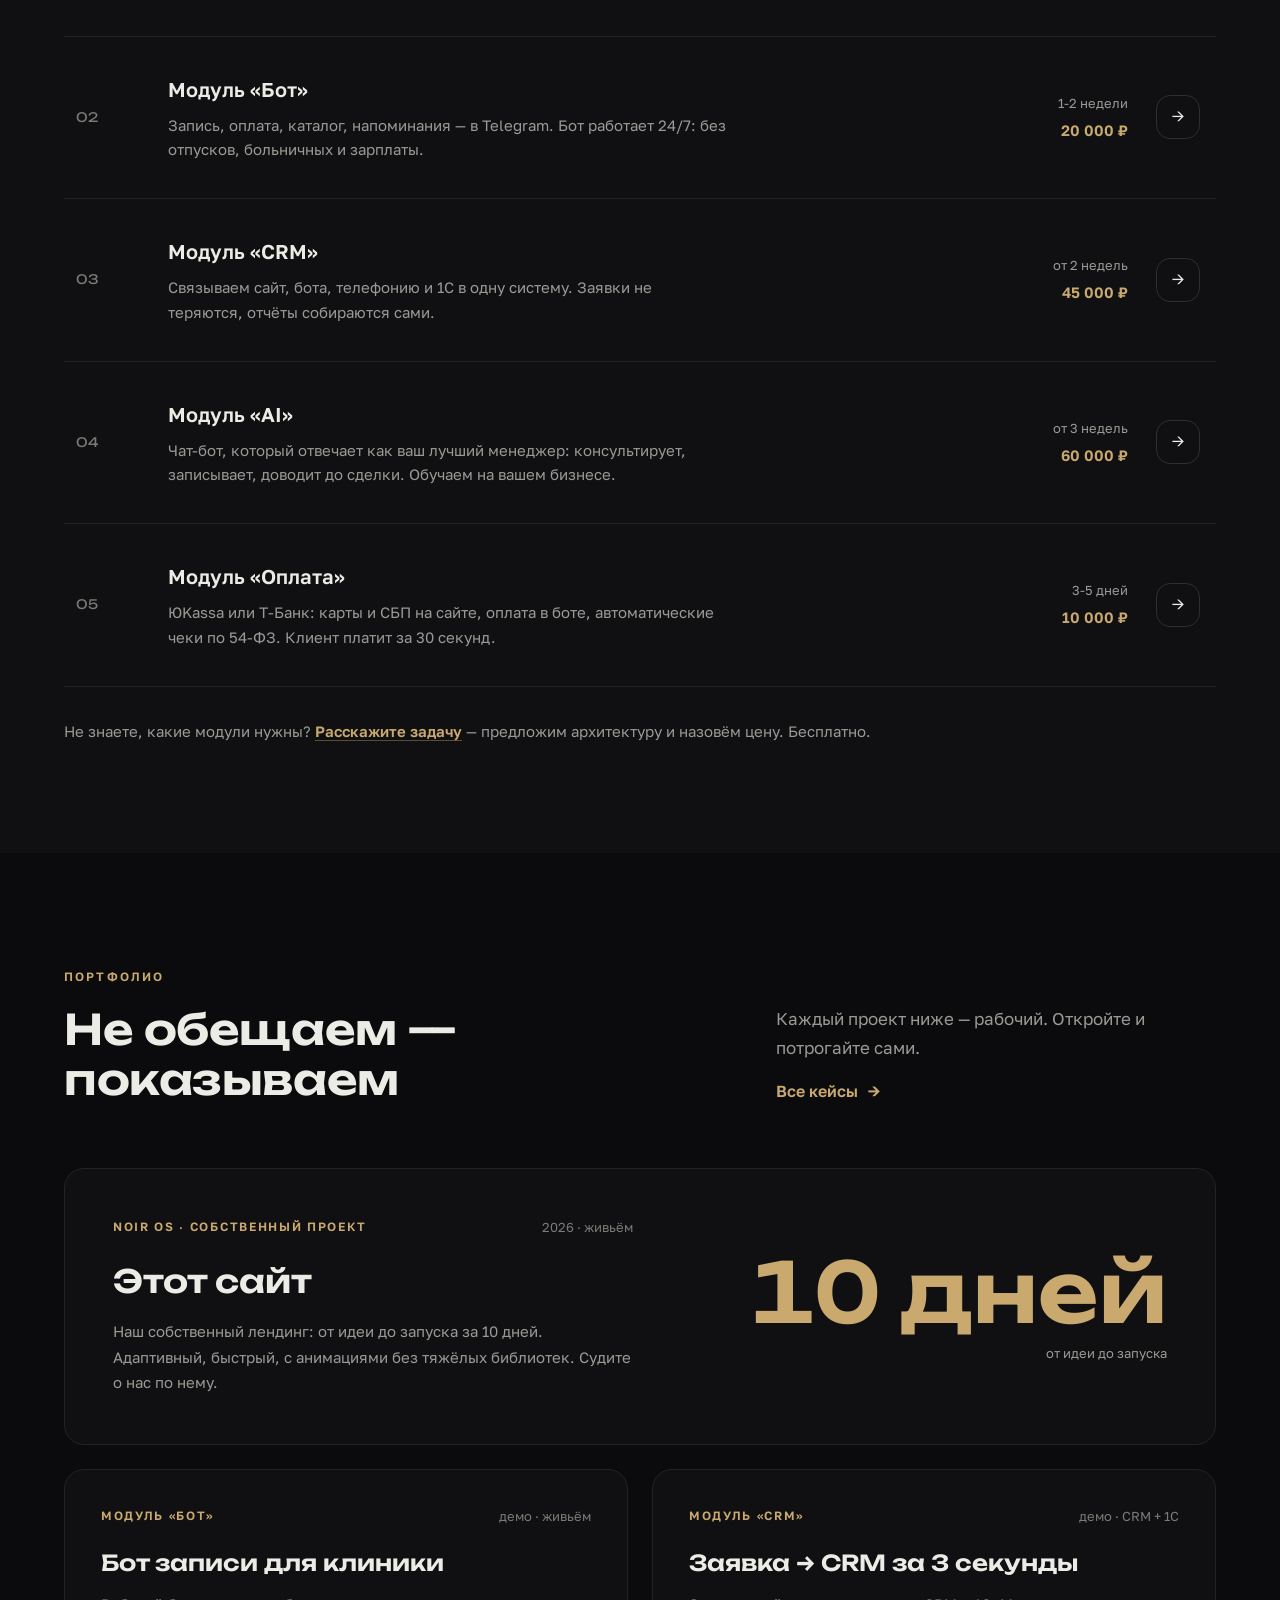
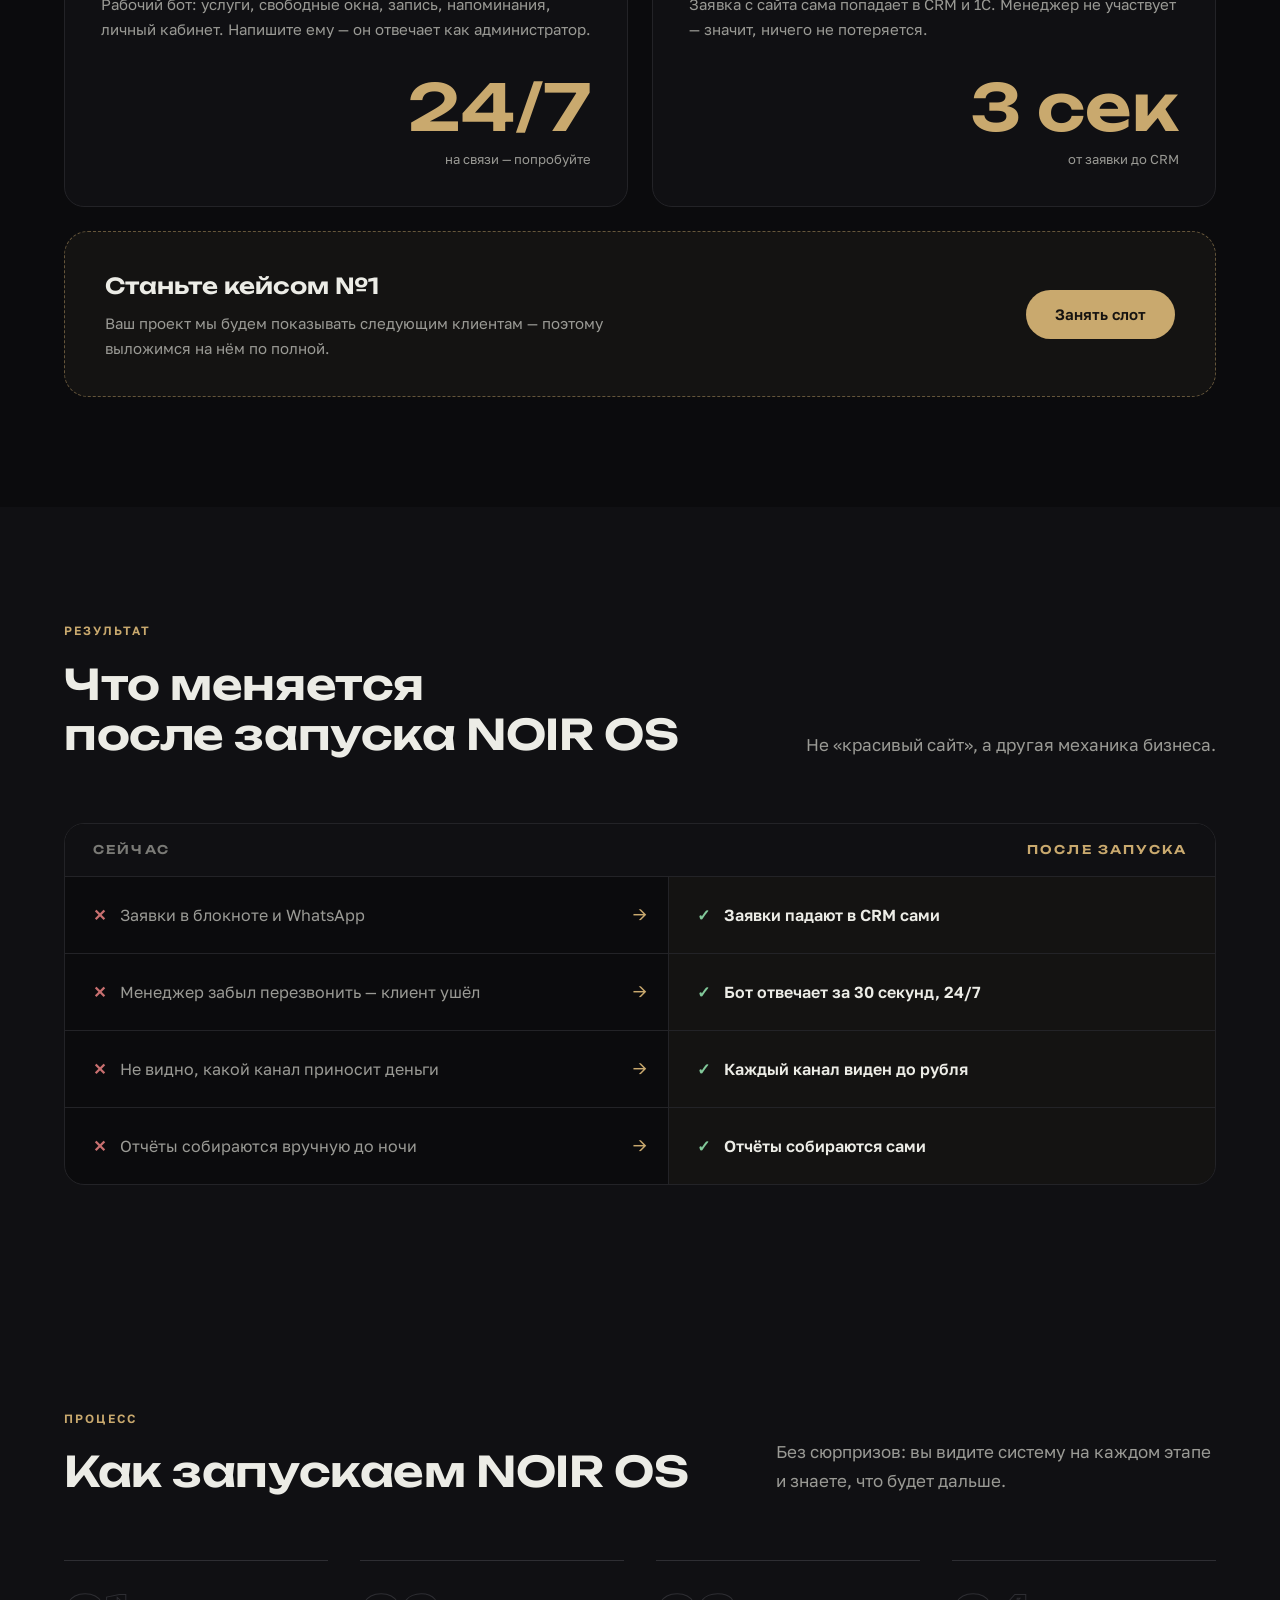
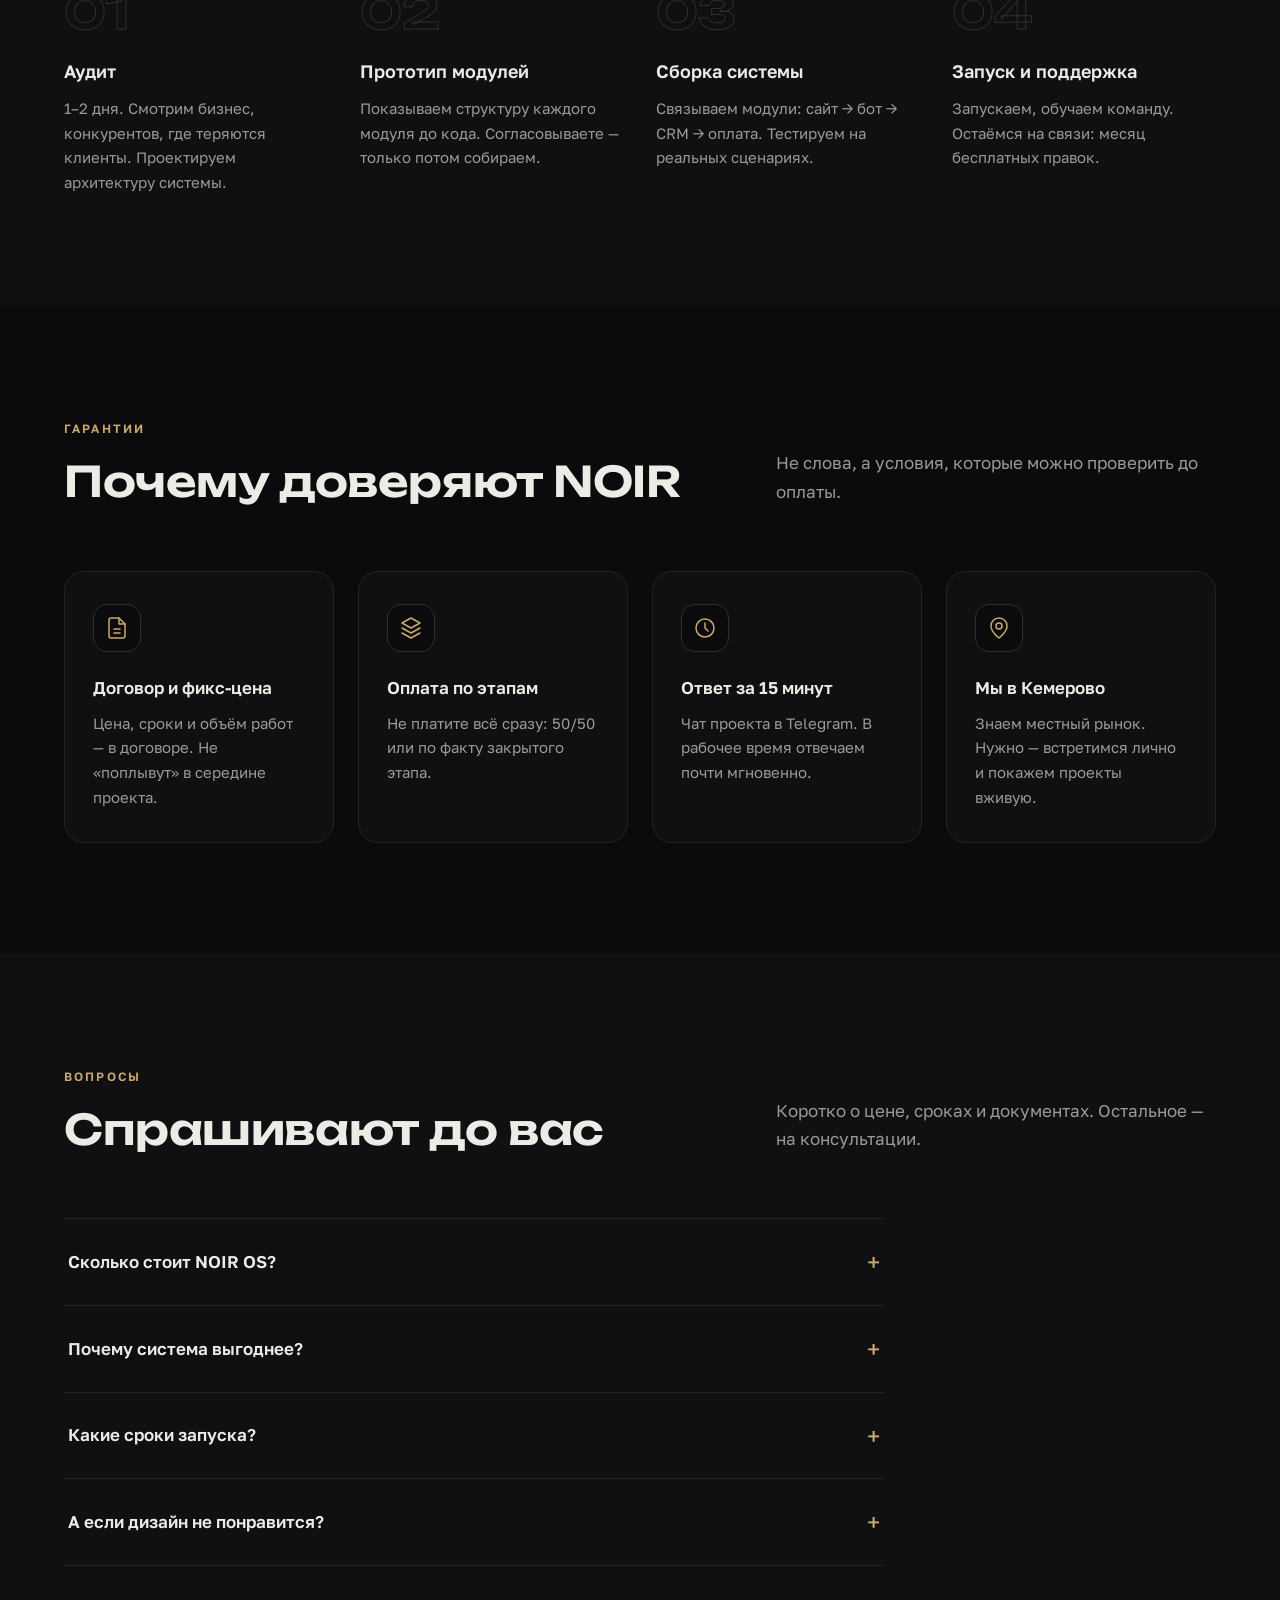
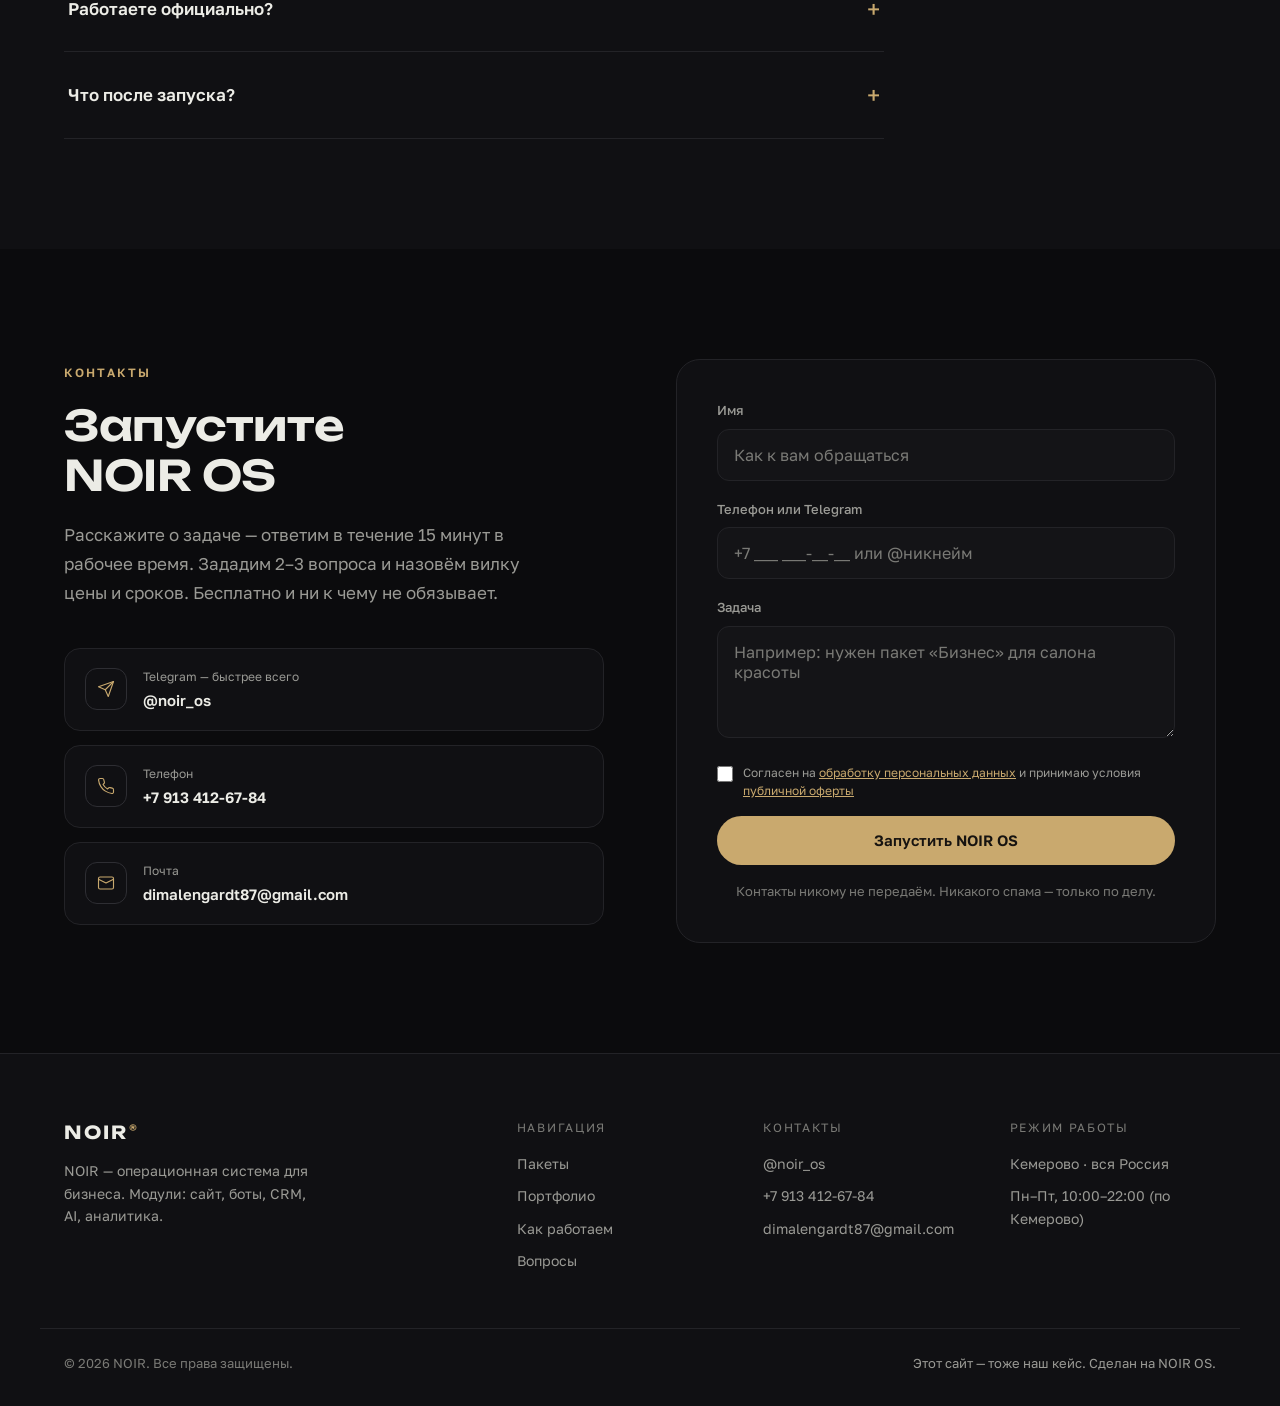
==== commit 292cb80c: "fix: CSP-safe external scripts, paylink phishing, links, dynamic enroll month" ====
--- a/index.html
+++ b/index.html
@@ -15,8 +15,7 @@
 <meta property="og:url" content="https://www.noiros.ru/">
 <meta property="og:site_name" content="NOIR OS">
 <meta property="og:image" content="https://www.noiros.ru/logo.png">
-<meta property="og:image:width" content="1200">
-<meta property="og:image:height" content="630">
+
 <meta name="twitter:card" content="summary_large_image">
 <meta name="twitter:title" content="NOIR — операционная система для бизнеса">
 <meta name="twitter:description" content="Модульная система: трафик → заявка → CRM → продажа → аналитика. Пакеты от 29 000 ₽.">
@@ -213,7 +212,7 @@
           <span class="board-id">NOIR · статус</span>
         </div>
         <div class="board-status">
-          <strong>Открыт набор на август</strong>
+          <strong id="enrollTitle">Открыт набор на октябрь</strong>
           <span>Свободны 2 слота</span>
         </div>
         <div class="board-rows">
@@ -618,7 +617,7 @@
             <span class="method-ico"><svg width="18" height="18" viewBox="0 0 24 24" fill="none" stroke="currentColor" stroke-width="1.5" stroke-linecap="round" stroke-linejoin="round"><path d="m22 2-7 20-4-9-9-4Z"/><path d="M22 2 11 13"/></svg></span>
             <span><span class="method-label">Telegram — быстрее всего</span><span class="method-value">@noir_os</span></span>
           </a>
-          <a class="method" href="tel:+79515922618" data-reveal style="--d:.06s">
+          <a class="method" href="tel:+79134126784" data-reveal style="--d:.06s">
             <span class="method-ico"><svg width="18" height="18" viewBox="0 0 24 24" fill="none" stroke="currentColor" stroke-width="1.5" stroke-linecap="round" stroke-linejoin="round"><path d="M22 16.92v3a2 2 0 0 1-2.18 2 19.79 19.79 0 0 1-8.63-3.07 19.5 19.5 0 0 1-6-6 19.79 19.79 0 0 1-3.07-8.67A2 2 0 0 1 4.11 2h3a2 2 0 0 1 2 1.72c.13.96.36 1.9.7 2.81a2 2 0 0 1-.45 2.11L8.09 9.91a16 16 0 0 0 6 6l1.27-1.27a2 2 0 0 1 2.11-.45c.91.34 1.85.57 2.81.7A2 2 0 0 1 22 16.92z"/></svg></span>
             <span><span class="method-label">Телефон</span><span class="method-value">+7 913 412-67-84</span></span>
           </a>
